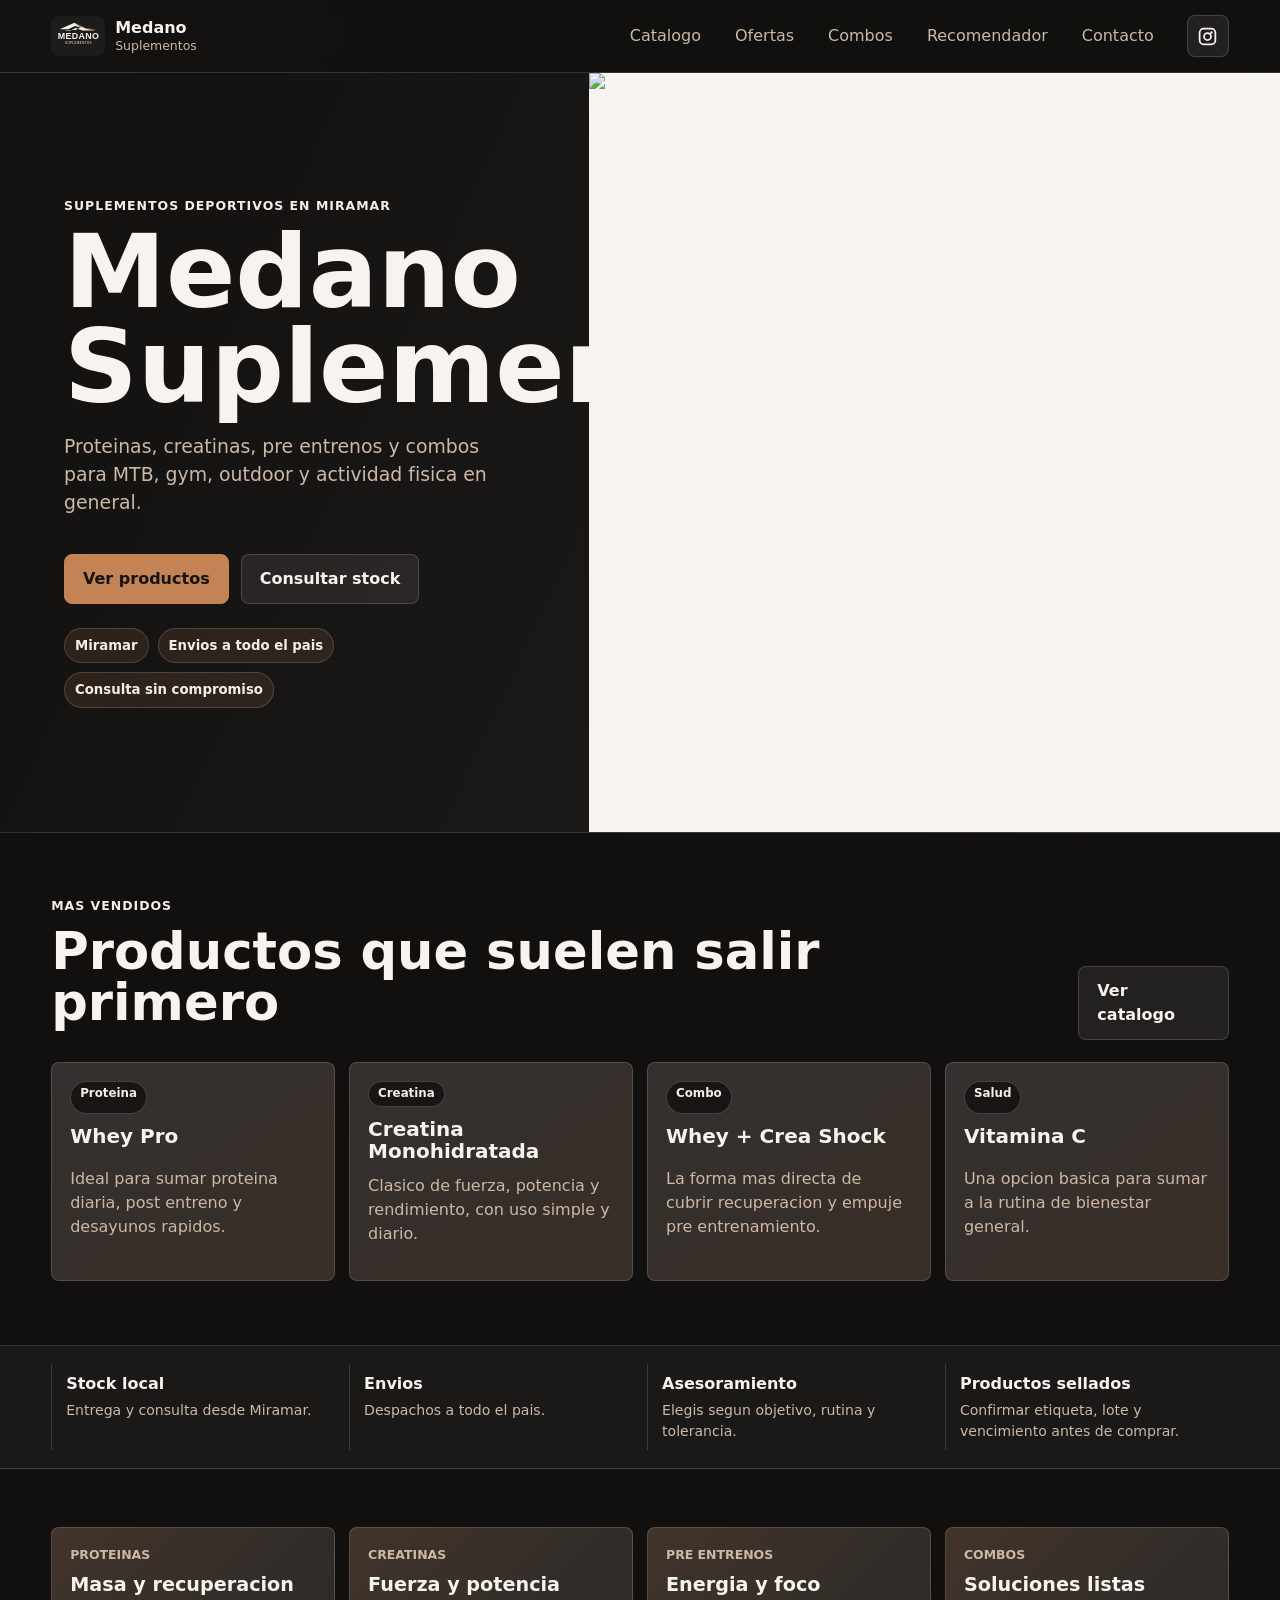
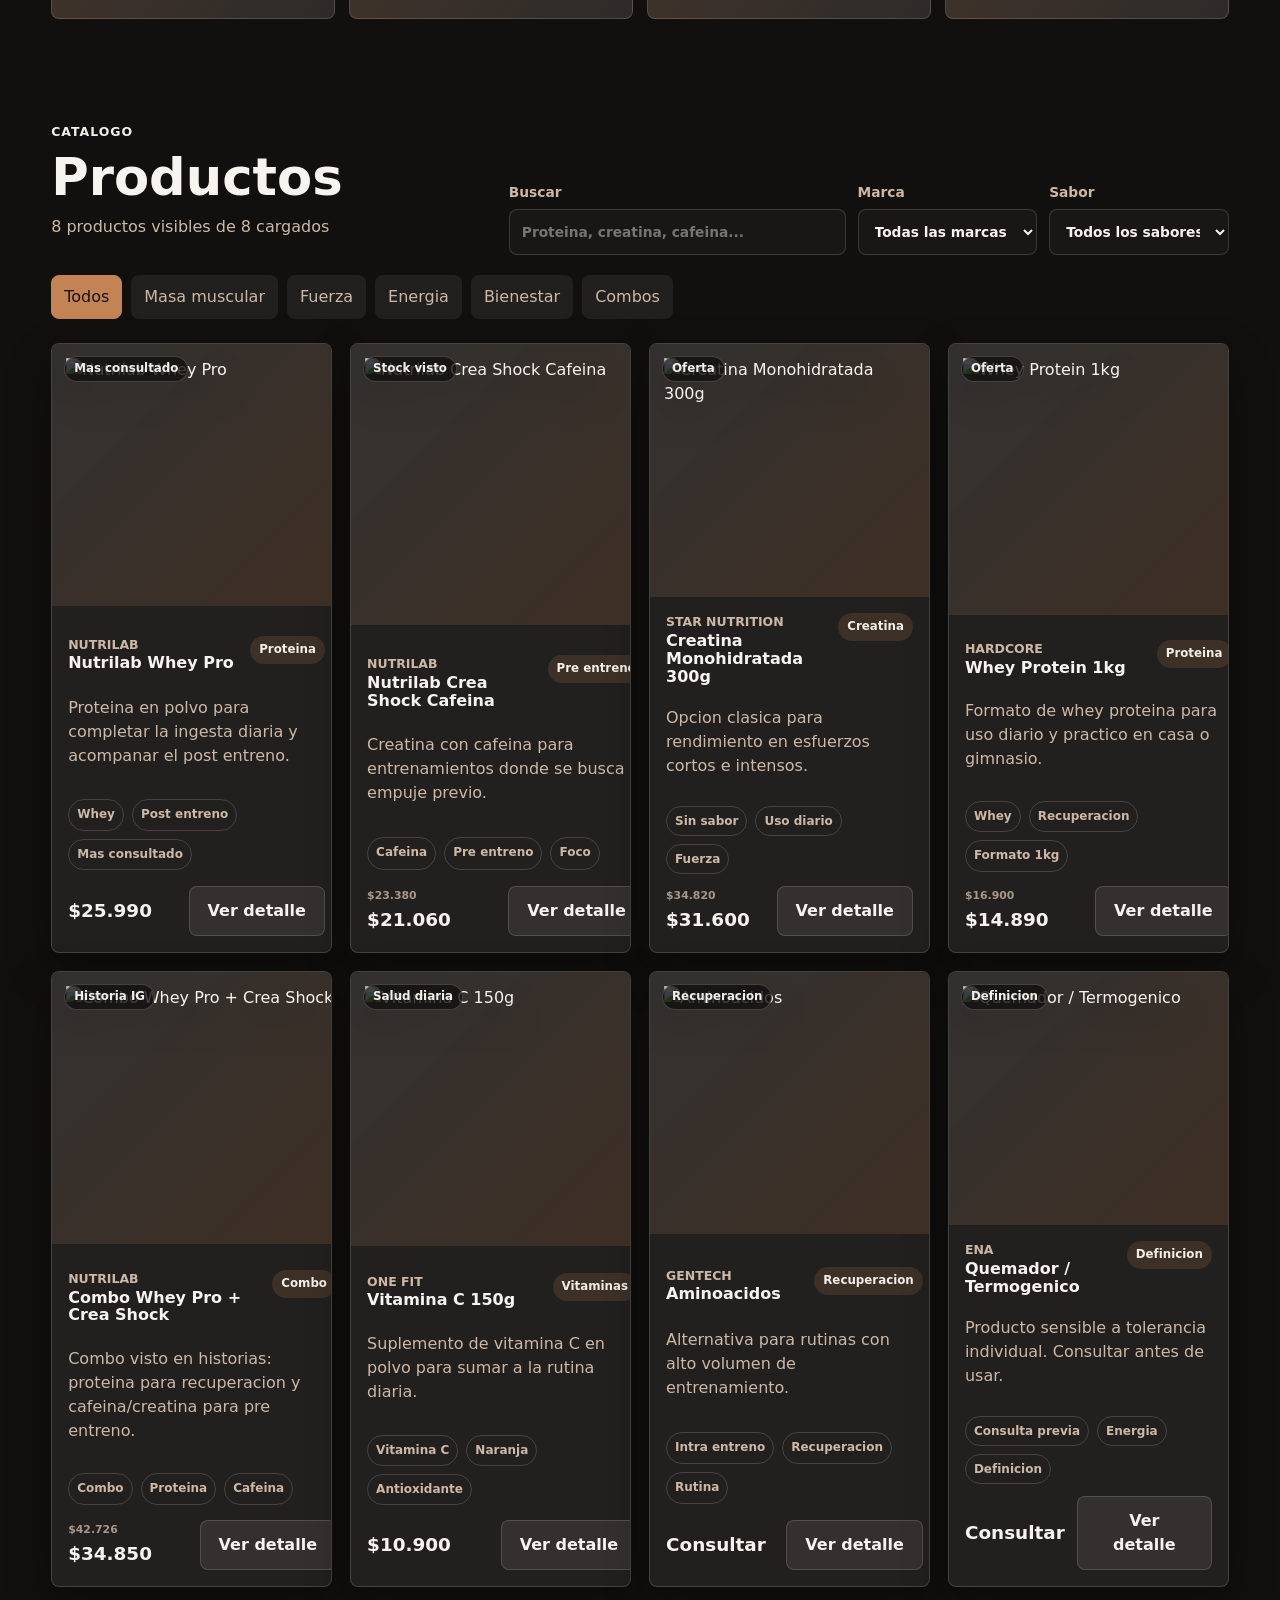
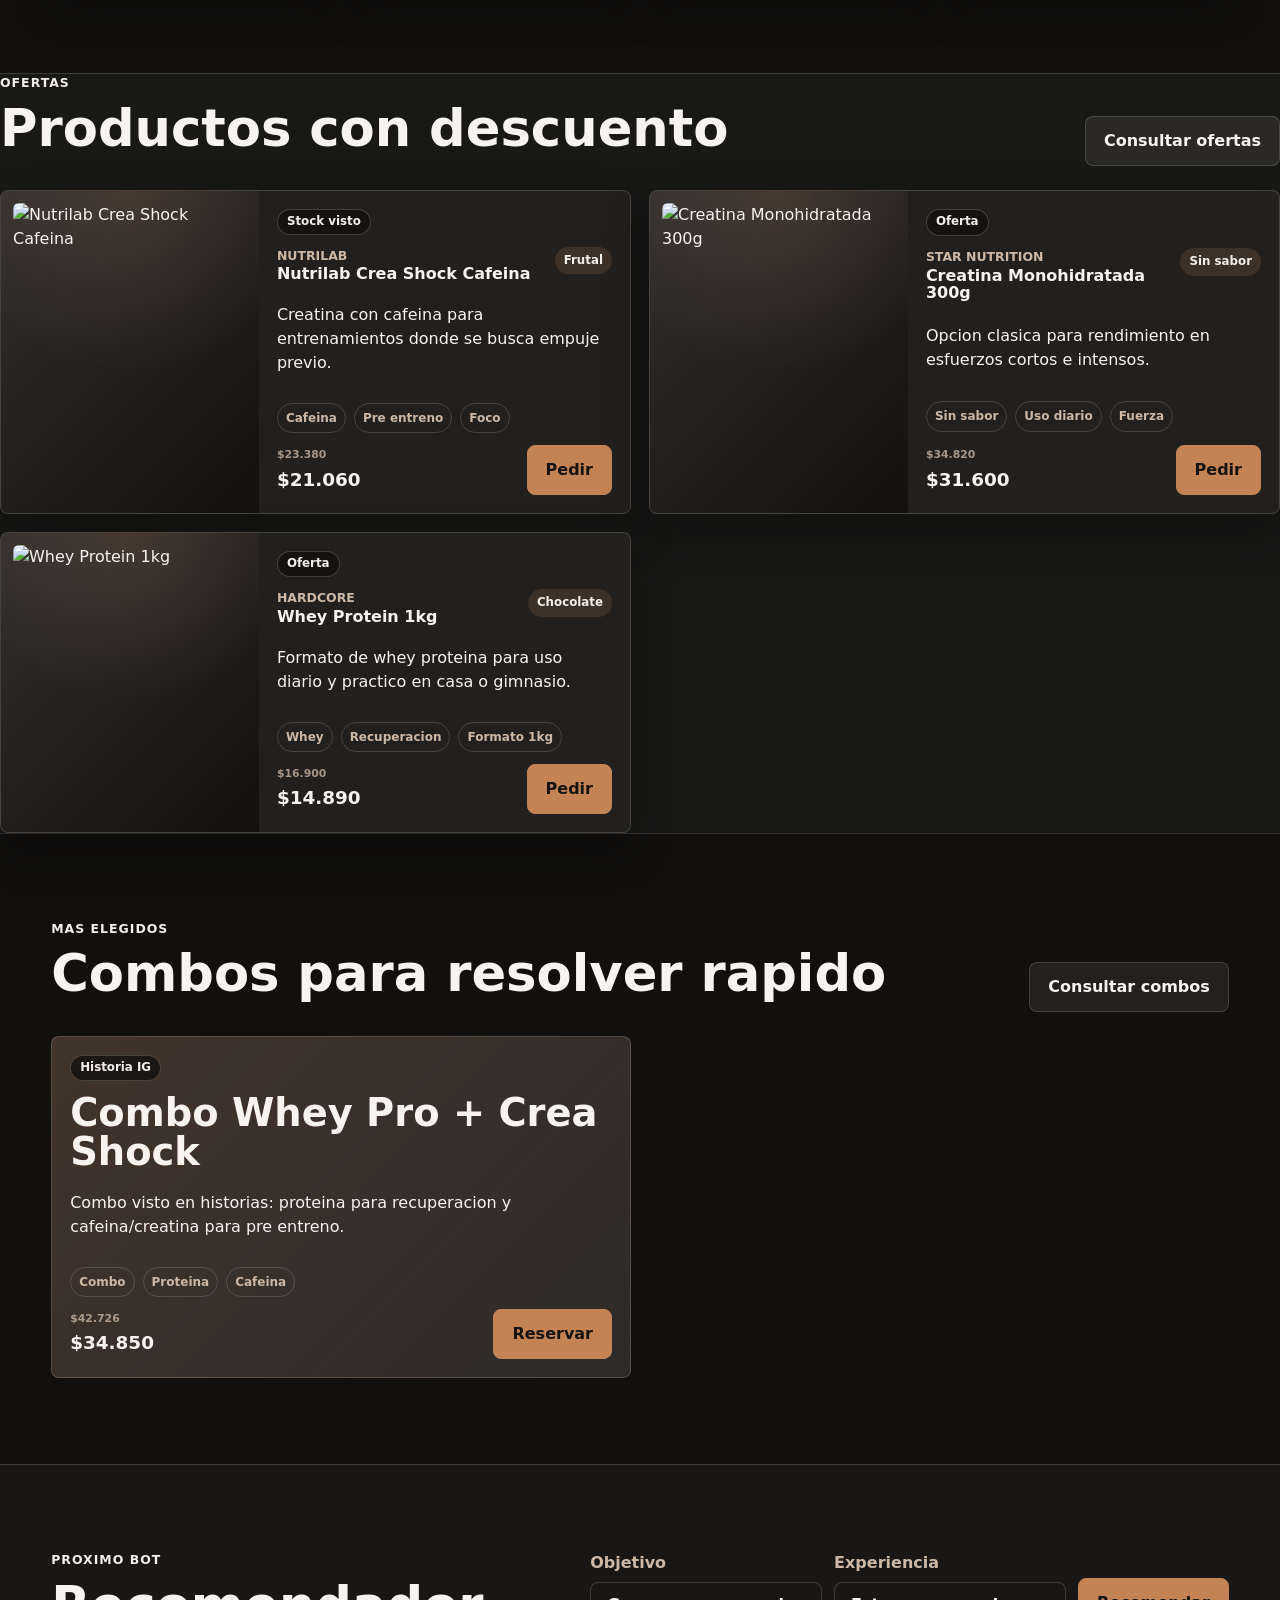
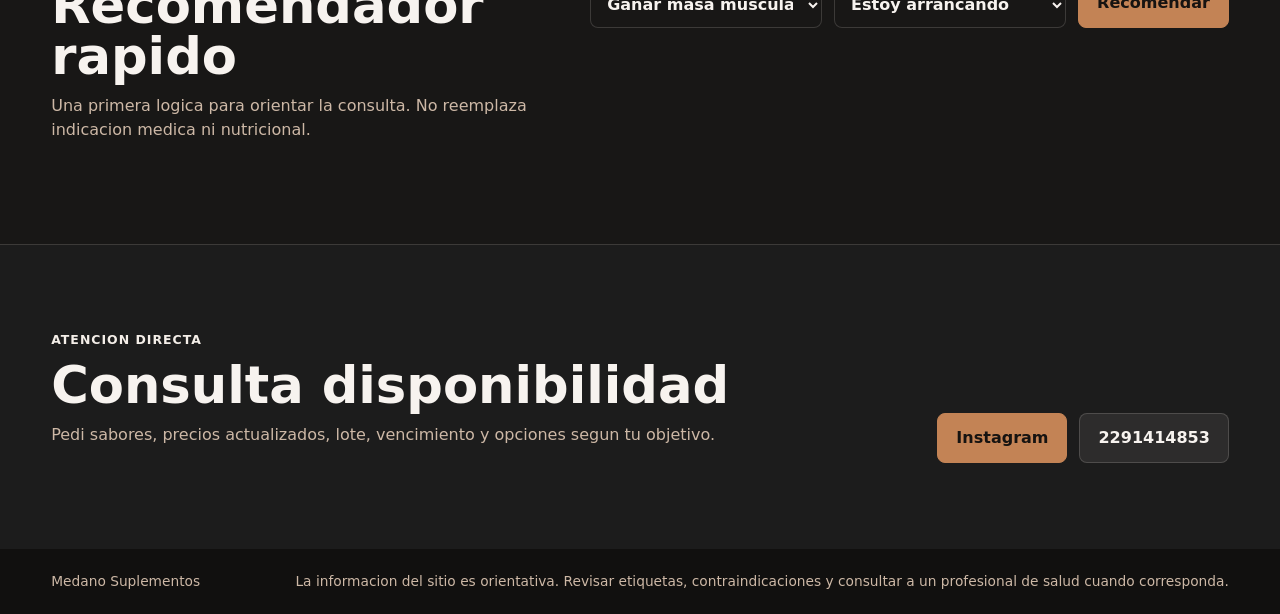
==== index.html @ 7833d3f5 "Add real product imagery and detail modal" ====
<!doctype html>
<html lang="es">
  <head>
    <meta charset="utf-8" />
    <meta name="viewport" content="width=device-width, initial-scale=1" />
    <title>Medano Suplementos | Catalogo</title>
    <meta
      name="description"
      content="Catalogo de suplementos deportivos en Miramar. Proteinas, creatinas, pre entrenos, combos y asesoramiento para gym, MTB, outdoor y actividad fisica."
    />
    <link rel="preconnect" href="https://images.unsplash.com" />
    <link rel="stylesheet" href="./styles.css" />
  </head>
  <body>
    <header class="site-header">
      <a class="brand" href="#inicio" aria-label="Medano Suplementos">
        <img class="brand-logo" src="./assets/logo-medano.svg" alt="" />
        <span>
          <strong>Medano</strong>
          <small>Suplementos</small>
        </span>
      </a>
      <nav class="main-nav" aria-label="Principal">
        <a href="#catalogo">Catalogo</a>
        <a href="#ofertas">Ofertas</a>
        <a href="#combos">Combos</a>
        <a href="#recomendador">Recomendador</a>
        <a href="#contacto">Contacto</a>
      </nav>
      <a class="icon-button" href="https://www.instagram.com/medanosuplementos/" target="_blank" rel="noreferrer" aria-label="Instagram">
        <svg aria-hidden="true" viewBox="0 0 24 24"><path d="M7.8 2h8.4A5.8 5.8 0 0 1 22 7.8v8.4a5.8 5.8 0 0 1-5.8 5.8H7.8A5.8 5.8 0 0 1 2 16.2V7.8A5.8 5.8 0 0 1 7.8 2Zm0 2A3.8 3.8 0 0 0 4 7.8v8.4A3.8 3.8 0 0 0 7.8 20h8.4a3.8 3.8 0 0 0 3.8-3.8V7.8A3.8 3.8 0 0 0 16.2 4H7.8Zm8.7 2.1a1.4 1.4 0 1 1 0 2.8 1.4 1.4 0 0 1 0-2.8ZM12 7a5 5 0 1 1 0 10 5 5 0 0 1 0-10Zm0 2a3 3 0 1 0 0 6 3 3 0 0 0 0-6Z"/></svg>
      </a>
    </header>

    <main id="inicio">
      <section class="hero">
        <div class="hero-copy">
          <p class="eyebrow">Suplementos deportivos en Miramar</p>
          <h1>Medano Suplementos</h1>
          <p>
            Proteinas, creatinas, pre entrenos y combos para MTB, gym, outdoor y actividad fisica en general.
          </p>
          <div class="hero-actions">
            <a class="primary-button" href="#catalogo">Ver productos</a>
            <a class="secondary-button" href="https://wa.me/5492291414853?text=Hola%20Medano%2C%20quiero%20consultar%20por%20suplementos" target="_blank" rel="noreferrer">Consultar stock</a>
          </div>
          <div class="hero-points" aria-label="Servicios">
            <span>Miramar</span>
            <span>Envios a todo el pais</span>
            <span>Consulta sin compromiso</span>
          </div>
        </div>
        <img
          class="hero-image"
          src="https://acdn-us.mitiendanube.com/stores/001/354/710/products/promo-whey-pro-creashock-nutrilab-b2673bda9b3ce9a30817376581984017-480-0.webp"
          alt="Combo real de whey y crea shock de Nutrilab"
        />
      </section>

      <section class="featured-section" aria-label="Destacados">
        <div class="section-heading">
          <div>
            <p class="eyebrow">Mas vendidos</p>
            <h2>Productos que suelen salir primero</h2>
          </div>
          <a class="secondary-button" href="#catalogo">Ver catalogo</a>
        </div>
        <div class="featured-grid">
          <article class="featured-card">
            <span class="feature-label">Proteina</span>
            <strong>Whey Pro</strong>
            <p>Ideal para sumar proteina diaria, post entreno y desayunos rapidos.</p>
          </article>
          <article class="featured-card">
            <span class="feature-label">Creatina</span>
            <strong>Creatina Monohidratada</strong>
            <p>Clasico de fuerza, potencia y rendimiento, con uso simple y diario.</p>
          </article>
          <article class="featured-card">
            <span class="feature-label">Combo</span>
            <strong>Whey + Crea Shock</strong>
            <p>La forma mas directa de cubrir recuperacion y empuje pre entrenamiento.</p>
          </article>
          <article class="featured-card">
            <span class="feature-label">Salud</span>
            <strong>Vitamina C</strong>
            <p>Una opcion basica para sumar a la rutina de bienestar general.</p>
          </article>
        </div>
      </section>

      <section class="trust-strip" aria-label="Informacion comercial">
        <article>
          <strong>Stock local</strong>
          <span>Entrega y consulta desde Miramar.</span>
        </article>
        <article>
          <strong>Envios</strong>
          <span>Despachos a todo el pais.</span>
        </article>
        <article>
          <strong>Asesoramiento</strong>
          <span>Elegis segun objetivo, rutina y tolerancia.</span>
        </article>
        <article>
          <strong>Productos sellados</strong>
          <span>Confirmar etiqueta, lote y vencimiento antes de comprar.</span>
        </article>
      </section>

      <section class="category-rack" aria-label="Comprar por necesidad">
        <a href="#catalogo" data-jump-filter="masa">
          <span>Proteinas</span>
          <strong>Masa y recuperacion</strong>
        </a>
        <a href="#catalogo" data-jump-filter="fuerza">
          <span>Creatinas</span>
          <strong>Fuerza y potencia</strong>
        </a>
        <a href="#catalogo" data-jump-filter="energia">
          <span>Pre entrenos</span>
          <strong>Energia y foco</strong>
        </a>
        <a href="#combos">
          <span>Combos</span>
          <strong>Soluciones listas</strong>
        </a>
      </section>

      <section class="catalog-section" id="catalogo">
        <div class="section-heading">
          <div>
            <p class="eyebrow">Catalogo</p>
            <h2>Productos</h2>
            <p class="muted" id="catalogCount"></p>
          </div>
          <div class="catalog-tools">
            <label class="search">
              <span>Buscar</span>
              <input id="searchInput" type="search" placeholder="Proteina, creatina, cafeina..." />
            </label>
            <label class="search">
              <span>Marca</span>
              <select id="brandFilter"></select>
            </label>
            <label class="search">
              <span>Sabor</span>
              <select id="flavorFilter"></select>
            </label>
          </div>
        </div>

        <div class="filters" aria-label="Filtros de catalogo">
          <button class="filter-button is-active" data-filter="todos">Todos</button>
          <button class="filter-button" data-filter="masa">Masa muscular</button>
          <button class="filter-button" data-filter="fuerza">Fuerza</button>
          <button class="filter-button" data-filter="energia">Energia</button>
          <button class="filter-button" data-filter="bienestar">Bienestar</button>
          <button class="filter-button" data-filter="combos">Combos</button>
        </div>

        <div class="product-grid" id="productGrid"></div>
      </section>

      <section class="offer-section" id="ofertas">
        <div class="section-heading">
          <div>
            <p class="eyebrow">Ofertas</p>
            <h2>Productos con descuento</h2>
          </div>
          <a class="secondary-button" href="https://wa.me/5492291414853?text=Hola%20Medano%2C%20quiero%20consultar%20las%20ofertas" target="_blank" rel="noreferrer">Consultar ofertas</a>
        </div>
        <div class="offer-grid" id="offerGrid"></div>
      </section>

      <section class="combo-section" id="combos">
        <div class="section-heading">
          <div>
            <p class="eyebrow">Mas elegidos</p>
            <h2>Combos para resolver rapido</h2>
          </div>
          <a class="secondary-button" href="https://wa.me/5492291414853?text=Hola%20Medano%2C%20quiero%20consultar%20por%20combos" target="_blank" rel="noreferrer">Consultar combos</a>
        </div>
        <div class="combo-grid" id="comboGrid"></div>
      </section>

      <section class="advisor-section" id="recomendador">
        <div class="advisor-panel">
          <div>
            <p class="eyebrow">Proximo bot</p>
            <h2>Recomendador rapido</h2>
            <p class="muted">
              Una primera logica para orientar la consulta. No reemplaza indicacion medica ni nutricional.
            </p>
          </div>
          <form class="advisor-form" id="advisorForm">
            <label>
              Objetivo
              <select id="goalSelect">
                <option value="masa">Ganar masa muscular</option>
                <option value="fuerza">Mejorar fuerza</option>
                <option value="energia">Mas energia para entrenar</option>
                <option value="bienestar">Bienestar general</option>
              </select>
            </label>
            <label>
              Experiencia
              <select id="levelSelect">
                <option value="inicio">Estoy arrancando</option>
                <option value="medio">Entreno seguido</option>
                <option value="avanzado">Busco algo especifico</option>
              </select>
            </label>
            <button class="primary-button" type="submit">Recomendar</button>
          </form>
          <div class="recommendation" id="recommendation" aria-live="polite"></div>
        </div>
      </section>

      <section class="contact-section" id="contacto">
        <div>
          <p class="eyebrow">Atencion directa</p>
          <h2>Consulta disponibilidad</h2>
          <p class="muted">
            Pedi sabores, precios actualizados, lote, vencimiento y opciones segun tu objetivo.
          </p>
        </div>
        <div class="contact-actions">
          <a class="primary-button" href="https://www.instagram.com/medanosuplementos/" target="_blank" rel="noreferrer">Instagram</a>
          <a class="secondary-button" href="https://wa.me/5492291414853?text=Hola%20Medano%2C%20quiero%20consultar%20por%20suplementos" target="_blank" rel="noreferrer">2291414853</a>
        </div>
      </section>
    </main>

    <footer class="site-footer">
      <span>Medano Suplementos</span>
      <span>La informacion del sitio es orientativa. Revisar etiquetas, contraindicaciones y consultar a un profesional de salud cuando corresponda.</span>
    </footer>

    <dialog class="product-dialog" id="productDialog">
      <form method="dialog" class="product-dialog-panel">
        <button class="dialog-close" value="cancel" aria-label="Cerrar">x</button>
        <div class="dialog-media">
          <img id="dialogImage" alt="" />
        </div>
        <div class="dialog-body">
          <span class="feature-label" id="dialogFeature"></span>
          <div class="product-top">
            <div>
              <span class="brand-line" id="dialogBrand"></span>
              <h3 id="dialogName"></h3>
            </div>
            <span class="badge" id="dialogType"></span>
          </div>
          <p id="dialogDescription"></p>
          <div class="dialog-metrics">
            <div>
              <span>Sabores</span>
              <strong id="dialogFlavors"></strong>
            </div>
            <div>
              <span>Precio</span>
              <strong id="dialogPrice"></strong>
            </div>
          </div>
          <div class="dialog-blocks">
            <section>
              <h4>Que hace</h4>
              <p id="dialogDoes"></p>
            </section>
            <section>
              <h4>Como se usa</h4>
              <p id="dialogHow"></p>
            </section>
            <section>
              <h4>Con que combinarlo</h4>
              <p id="dialogPair"></p>
            </section>
          </div>
          <div class="product-meta" id="dialogTags"></div>
          <div class="dialog-actions">
            <a class="primary-button" id="dialogWhatsapp" target="_blank" rel="noreferrer">Consultar por WhatsApp</a>
            <button class="secondary-button" value="cancel" type="submit">Cerrar</button>
          </div>
        </div>
      </form>
    </dialog>

    <script src="./script.js"></script>
  </body>
</html>
---- styles.css ----
:root {
  color-scheme: dark;
  --ink: #f7f3ef;
  --muted: #cdb8a6;
  --line: rgba(244, 238, 232, 0.16);
  --surface: #22201f;
  --surface-strong: #181716;
  --soft: #11100f;
  --brand: #c38355;
  --brand-dark: #8f5d3d;
  --accent: #f4eee8;
  --copper-soft: #2f241f;
  --shadow: 0 18px 45px rgba(0, 0, 0, 0.32);
}

* {
  box-sizing: border-box;
}

html {
  scroll-behavior: smooth;
}

body {
  margin: 0;
  background:
    radial-gradient(circle at top left, rgba(195, 131, 85, 0.18), transparent 34rem),
    var(--soft);
  color: var(--ink);
  font-family: Inter, ui-sans-serif, system-ui, -apple-system, BlinkMacSystemFont, "Segoe UI", sans-serif;
  line-height: 1.5;
}

a {
  color: inherit;
  text-decoration: none;
}

button,
input,
select {
  font: inherit;
}

.site-header {
  position: sticky;
  top: 0;
  z-index: 10;
  display: grid;
  grid-template-columns: 1fr auto auto;
  align-items: center;
  gap: 20px;
  padding: 14px clamp(18px, 4vw, 54px);
  background: rgba(17, 16, 15, 0.88);
  border-bottom: 1px solid var(--line);
  backdrop-filter: blur(14px);
}

.brand {
  display: inline-flex;
  align-items: center;
  gap: 10px;
  width: fit-content;
}

.brand-logo {
  display: grid;
  width: 54px;
  height: 40px;
  object-fit: cover;
  border-radius: 8px;
}

.brand strong,
.brand small {
  display: block;
}

.brand small {
  color: var(--muted);
  font-size: 0.78rem;
  margin-top: -3px;
}

.main-nav {
  display: flex;
  gap: 8px;
}

.main-nav a,
.filter-button {
  border: 1px solid transparent;
  border-radius: 8px;
  color: var(--muted);
  padding: 9px 12px;
}

.main-nav a:hover,
.filter-button:hover {
  color: var(--ink);
  background: rgba(244, 238, 232, 0.08);
  border-color: var(--line);
}

.icon-button {
  display: grid;
  width: 42px;
  height: 42px;
  place-items: center;
  border: 1px solid var(--line);
  border-radius: 8px;
  background: rgba(244, 238, 232, 0.08);
}

.icon-button svg {
  width: 21px;
  height: 21px;
  fill: currentColor;
}

main {
  overflow: hidden;
}

.hero {
  display: grid;
  grid-template-columns: minmax(0, 0.92fr) minmax(320px, 1.08fr);
  min-height: min(760px, calc(100vh - 70px));
  border-bottom: 1px solid var(--line);
  background: linear-gradient(115deg, rgba(17, 16, 15, 0.98), rgba(34, 32, 31, 0.92));
}

.hero-copy {
  display: flex;
  flex-direction: column;
  justify-content: center;
  padding: clamp(38px, 7vw, 92px) clamp(22px, 5vw, 72px);
}

.eyebrow {
  margin: 0 0 10px;
  color: var(--accent);
  font-size: 0.78rem;
  font-weight: 800;
  letter-spacing: 0.08em;
  text-transform: uppercase;
}

h1,
h2,
h3,
p {
  margin-top: 0;
}

h1 {
  max-width: 620px;
  margin-bottom: 18px;
  font-size: clamp(3rem, 8vw, 6.6rem);
  line-height: 0.92;
  letter-spacing: 0;
}

h2 {
  margin-bottom: 12px;
  font-size: clamp(2rem, 4vw, 3.4rem);
  line-height: 1;
  letter-spacing: 0;
}

h3 {
  margin-bottom: 8px;
  font-size: 1.08rem;
}

.hero-copy > p:not(.eyebrow) {
  max-width: 610px;
  color: var(--muted);
  font-size: clamp(1rem, 2vw, 1.18rem);
}

.hero-actions,
.contact-actions {
  display: flex;
  flex-wrap: wrap;
  gap: 12px;
  margin-top: 18px;
}

.hero-points {
  display: flex;
  flex-wrap: wrap;
  gap: 9px;
  margin-top: 24px;
}

.hero-points span {
  border: 1px solid var(--line);
  border-radius: 999px;
  background: rgba(195, 131, 85, 0.14);
  color: var(--accent);
  padding: 7px 10px;
  font-size: 0.83rem;
  font-weight: 800;
}

.primary-button,
.secondary-button {
  display: inline-flex;
  min-height: 46px;
  align-items: center;
  justify-content: center;
  border-radius: 8px;
  padding: 12px 18px;
  font-weight: 800;
}

.primary-button {
  border: 1px solid var(--brand);
  background: var(--brand);
  color: #161311;
}

.primary-button:hover {
  background: var(--brand-dark);
  border-color: var(--brand-dark);
  color: var(--ink);
}

.secondary-button {
  border: 1px solid var(--line);
  background: rgba(244, 238, 232, 0.08);
  color: var(--ink);
}

.secondary-button:hover {
  border-color: rgba(244, 238, 232, 0.34);
  background: rgba(244, 238, 232, 0.13);
}

.hero-image {
  width: 100%;
  height: 100%;
  min-height: 420px;
  object-fit: cover;
  background: #f7f3ef;
}

.featured-section {
  padding: clamp(36px, 5vw, 68px) clamp(18px, 4vw, 54px);
  border-bottom: 1px solid var(--line);
}

.featured-grid {
  display: grid;
  grid-template-columns: repeat(4, minmax(0, 1fr));
  gap: 14px;
  margin-top: 22px;
}

.featured-card {
  display: grid;
  gap: 12px;
  min-height: 190px;
  border: 1px solid var(--line);
  border-radius: 8px;
  background:
    linear-gradient(145deg, rgba(244, 238, 232, 0.08), rgba(195, 131, 85, 0.14)),
    var(--surface);
  padding: 18px;
}

.featured-card strong {
  font-size: 1.25rem;
  line-height: 1.08;
}

.featured-card p {
  color: var(--muted);
}

.trust-strip,
.category-rack {
  display: grid;
  gap: 14px;
  padding: 18px clamp(18px, 4vw, 54px);
}

.trust-strip {
  grid-template-columns: repeat(4, minmax(0, 1fr));
  border-bottom: 1px solid var(--line);
  background: rgba(244, 238, 232, 0.04);
}

.trust-strip article {
  min-height: 82px;
  border-left: 1px solid var(--line);
  padding: 8px 14px;
}

.trust-strip strong,
.trust-strip span {
  display: block;
}

.trust-strip strong {
  margin-bottom: 4px;
  color: var(--ink);
}

.trust-strip span {
  color: var(--muted);
  font-size: 0.88rem;
}

.category-rack {
  grid-template-columns: repeat(4, minmax(0, 1fr));
  padding-top: clamp(32px, 5vw, 58px);
}

.category-rack a,
.combo-card {
  position: relative;
  overflow: hidden;
  border: 1px solid var(--line);
  border-radius: 8px;
  background:
    linear-gradient(135deg, rgba(195, 131, 85, 0.2), rgba(244, 238, 232, 0.05)),
    var(--surface);
  padding: 18px;
}

.category-rack a:hover {
  border-color: rgba(195, 131, 85, 0.58);
  transform: translateY(-1px);
}

.category-rack span,
.brand-line,
.price small {
  display: block;
  color: var(--muted);
  font-size: 0.78rem;
  font-weight: 800;
  text-transform: uppercase;
}

.category-rack strong {
  display: block;
  margin-top: 6px;
  font-size: 1.2rem;
}

.catalog-section,
.advisor-section,
.contact-section,
.combo-section {
  padding: clamp(44px, 7vw, 86px) clamp(18px, 4vw, 54px);
}

.section-heading,
.contact-section {
  display: flex;
  align-items: end;
  justify-content: space-between;
  gap: 22px;
}

.catalog-tools {
  display: grid;
  grid-template-columns: 1.5fr repeat(2, minmax(150px, 0.8fr));
  gap: 12px;
  min-width: min(100%, 720px);
}

.search {
  display: grid;
  gap: 6px;
  color: var(--muted);
  font-size: 0.86rem;
  font-weight: 700;
}

.search input,
.advisor-form select {
  width: 100%;
  min-height: 46px;
  border: 1px solid var(--line);
  border-radius: 8px;
  background: var(--surface-strong);
  color: var(--ink);
  padding: 10px 12px;
}

.search select {
  width: 100%;
  min-height: 46px;
  border: 1px solid var(--line);
  border-radius: 8px;
  background: var(--surface-strong);
  color: var(--ink);
  padding: 10px 12px;
}

.filters {
  display: flex;
  flex-wrap: wrap;
  gap: 9px;
  margin: 20px 0 24px;
}

.filter-button {
  background: rgba(244, 238, 232, 0.07);
  cursor: pointer;
}

.filter-button.is-active {
  background: var(--brand);
  border-color: var(--brand);
  color: #161311;
}

.product-grid {
  display: grid;
  grid-template-columns: repeat(4, minmax(0, 1fr));
  gap: 18px;
}

.product-card {
  display: grid;
  min-height: 100%;
  overflow: hidden;
  border: 1px solid var(--line);
  border-radius: 8px;
  background: var(--surface);
  box-shadow: var(--shadow);
}

.product-media {
  position: relative;
  display: grid;
  aspect-ratio: 1.1 / 1;
  place-items: end start;
  padding: 14px;
  background:
    linear-gradient(135deg, rgba(244, 238, 232, 0.12) 0%, rgba(195, 131, 85, 0.22) 100%),
    #181716;
}

.feature-label {
  display: inline-flex;
  width: fit-content;
  border: 1px solid rgba(244, 238, 232, 0.2);
  border-radius: 999px;
  background: rgba(17, 16, 15, 0.78);
  color: var(--accent);
  padding: 6px 9px;
  font-size: 0.74rem;
  font-weight: 900;
  line-height: 1;
}

.product-media .feature-label {
  position: absolute;
  top: 12px;
  left: 12px;
  z-index: 1;
}

.product-media img {
  width: 100%;
  height: 100%;
  object-fit: contain;
  filter: drop-shadow(0 16px 18px rgba(0, 0, 0, 0.36));
}

.product-body {
  display: grid;
  gap: 12px;
  padding: 16px;
}

.product-top {
  display: flex;
  align-items: start;
  justify-content: space-between;
  gap: 10px;
}

.product-top > div {
  min-width: 0;
}

.product-top h3,
.offer-body h3,
.combo-card h3 {
  overflow-wrap: anywhere;
  white-space: normal;
  line-height: 1.12;
}

.product-top h3 {
  font-size: 1rem;
}

.badge {
  border-radius: 999px;
  background: rgba(195, 131, 85, 0.16);
  color: var(--accent);
  padding: 5px 9px;
  font-size: 0.74rem;
  font-weight: 800;
  white-space: nowrap;
  flex-shrink: 0;
}

.product-card p,
.muted {
  color: var(--muted);
}

.product-meta {
  display: flex;
  flex-wrap: wrap;
  gap: 8px;
}

.product-meta span {
  border: 1px solid var(--line);
  border-radius: 999px;
  padding: 5px 8px;
  color: var(--muted);
  font-size: 0.75rem;
  font-weight: 700;
}

.price-row {
  display: flex;
  align-items: center;
  justify-content: space-between;
  gap: 12px;
  margin-top: auto;
}

.price {
  display: grid;
  gap: 2px;
  font-size: 1.15rem;
  font-weight: 900;
}

.price small {
  color: rgba(205, 184, 166, 0.78);
  font-size: 0.68rem;
  text-transform: none;
}

.combo-section {
  border-top: 1px solid var(--line);
}

.offer-section {
  border-top: 1px solid var(--line);
  background: rgba(244, 238, 232, 0.03);
}

.offer-grid {
  display: grid;
  grid-template-columns: repeat(2, minmax(0, 1fr));
  gap: 18px;
  margin-top: 24px;
}

.offer-card {
  display: grid;
  grid-template-columns: minmax(180px, 0.82fr) minmax(0, 1.18fr);
  overflow: hidden;
  border: 1px solid var(--line);
  border-radius: 8px;
  background: var(--surface);
  box-shadow: var(--shadow);
}

.offer-image {
  position: relative;
  padding: 12px;
  background:
    radial-gradient(circle at top, rgba(195, 131, 85, 0.18), transparent 52%),
    linear-gradient(135deg, rgba(244, 238, 232, 0.08), rgba(17, 16, 15, 0.95));
}

.offer-image img {
  width: 100%;
  height: 100%;
  min-height: 240px;
  object-fit: contain;
  border-radius: 6px;
}

.offer-body {
  display: grid;
  gap: 12px;
  padding: 18px;
}

.product-dialog {
  width: min(1040px, calc(100vw - 28px));
  max-height: min(860px, calc(100vh - 28px));
  border: 1px solid var(--line);
  border-radius: 8px;
  background: var(--surface-strong);
  color: var(--ink);
  padding: 0;
}

.product-dialog::backdrop {
  background: rgba(0, 0, 0, 0.72);
}

.product-dialog-panel {
  position: relative;
  display: grid;
  grid-template-columns: minmax(280px, 0.9fr) minmax(0, 1.1fr);
  margin: 0;
}

.dialog-close {
  position: absolute;
  top: 12px;
  right: 12px;
  z-index: 2;
  display: grid;
  width: 38px;
  height: 38px;
  place-items: center;
  border: 1px solid var(--line);
  border-radius: 999px;
  background: rgba(17, 16, 15, 0.86);
  color: var(--ink);
  cursor: pointer;
}

.dialog-media {
  display: grid;
  min-height: 520px;
  place-items: center;
  background:
    radial-gradient(circle at top, rgba(195, 131, 85, 0.18), transparent 56%),
    #f7f3ef;
  padding: 24px;
}

.dialog-media img {
  width: 100%;
  height: 100%;
  max-height: 600px;
  object-fit: contain;
}

.dialog-body {
  display: grid;
  gap: 18px;
  align-content: start;
  padding: clamp(22px, 4vw, 38px);
}

.dialog-body h3 {
  font-size: clamp(1.7rem, 4vw, 3rem);
  line-height: 1;
}

.dialog-metrics,
.dialog-blocks {
  display: grid;
  gap: 12px;
}

.dialog-metrics {
  grid-template-columns: repeat(2, minmax(0, 1fr));
}

.dialog-metrics div,
.dialog-blocks section {
  border: 1px solid var(--line);
  border-radius: 8px;
  background: rgba(244, 238, 232, 0.05);
  padding: 14px;
}

.dialog-metrics span,
.dialog-blocks h4 {
  display: block;
  margin: 0 0 6px;
  color: var(--muted);
  font-size: 0.75rem;
  font-weight: 900;
  text-transform: uppercase;
}

.dialog-blocks p {
  color: var(--ink);
}

.dialog-actions {
  display: flex;
  flex-wrap: wrap;
  gap: 10px;
}

.combo-grid {
  display: grid;
  grid-template-columns: repeat(2, minmax(0, 1fr));
  gap: 18px;
  margin-top: 24px;
}

.combo-card {
  display: grid;
  gap: 12px;
  min-height: 270px;
  align-content: start;
}

.combo-card h3 {
  font-size: clamp(1.5rem, 3vw, 2.4rem);
  line-height: 1.02;
}

.combo-card .price-row {
  margin-top: auto;
}

.advisor-section {
  background: var(--surface-strong);
  border-block: 1px solid var(--line);
}

.advisor-panel {
  display: grid;
  grid-template-columns: minmax(0, 0.8fr) minmax(320px, 1fr);
  gap: 28px;
  align-items: start;
}

.advisor-form {
  display: grid;
  grid-template-columns: 1fr 1fr auto;
  gap: 12px;
  align-items: end;
}

.advisor-form label {
  display: grid;
  gap: 7px;
  color: var(--muted);
  font-weight: 800;
}

.recommendation {
  grid-column: 2;
  min-height: 72px;
  border-left: 4px solid var(--accent);
  background: var(--copper-soft);
  padding: 16px;
}

.recommendation:empty {
  display: none;
}

.contact-section {
  background: #1c1c1c;
  color: var(--ink);
}

.contact-section .muted {
  max-width: 760px;
  color: var(--muted);
}

.site-footer {
  display: flex;
  justify-content: space-between;
  gap: 20px;
  padding: 22px clamp(18px, 4vw, 54px);
  color: var(--muted);
  font-size: 0.86rem;
}

@media (max-width: 980px) {
  .hero,
  .advisor-panel {
    grid-template-columns: 1fr;
  }

  .hero {
    min-height: auto;
  }

  .hero-image {
    max-height: 420px;
  }

  .product-grid {
    grid-template-columns: repeat(2, minmax(0, 1fr));
  }

  .featured-grid,
  .offer-grid,
  .trust-strip,
  .category-rack,
  .combo-grid {
    grid-template-columns: repeat(2, minmax(0, 1fr));
  }

  .offer-card {
    grid-template-columns: 1fr;
  }

  .product-dialog-panel {
    grid-template-columns: 1fr;
  }

  .dialog-media {
    min-height: 360px;
  }

  .advisor-form,
  .recommendation {
    grid-column: auto;
  }
}

@media (max-width: 720px) {
  .site-header {
    grid-template-columns: 1fr auto;
  }

  .main-nav {
    grid-column: 1 / -1;
    overflow-x: auto;
  }

  .section-heading,
  .contact-section,
  .site-footer {
    align-items: stretch;
    flex-direction: column;
  }

  .advisor-form {
    grid-template-columns: 1fr;
  }

  .product-grid {
    grid-template-columns: 1fr;
  }

  .catalog-tools,
  .featured-grid,
  .offer-grid,
  .trust-strip,
  .category-rack,
  .combo-grid {
    grid-template-columns: 1fr;
  }

  .catalog-tools {
    min-width: 0;
  }

  .trust-strip article {
    min-height: auto;
  }

  .dialog-metrics {
    grid-template-columns: 1fr;
  }

  h1 {
    font-size: clamp(2.6rem, 16vw, 4.4rem);
  }
}
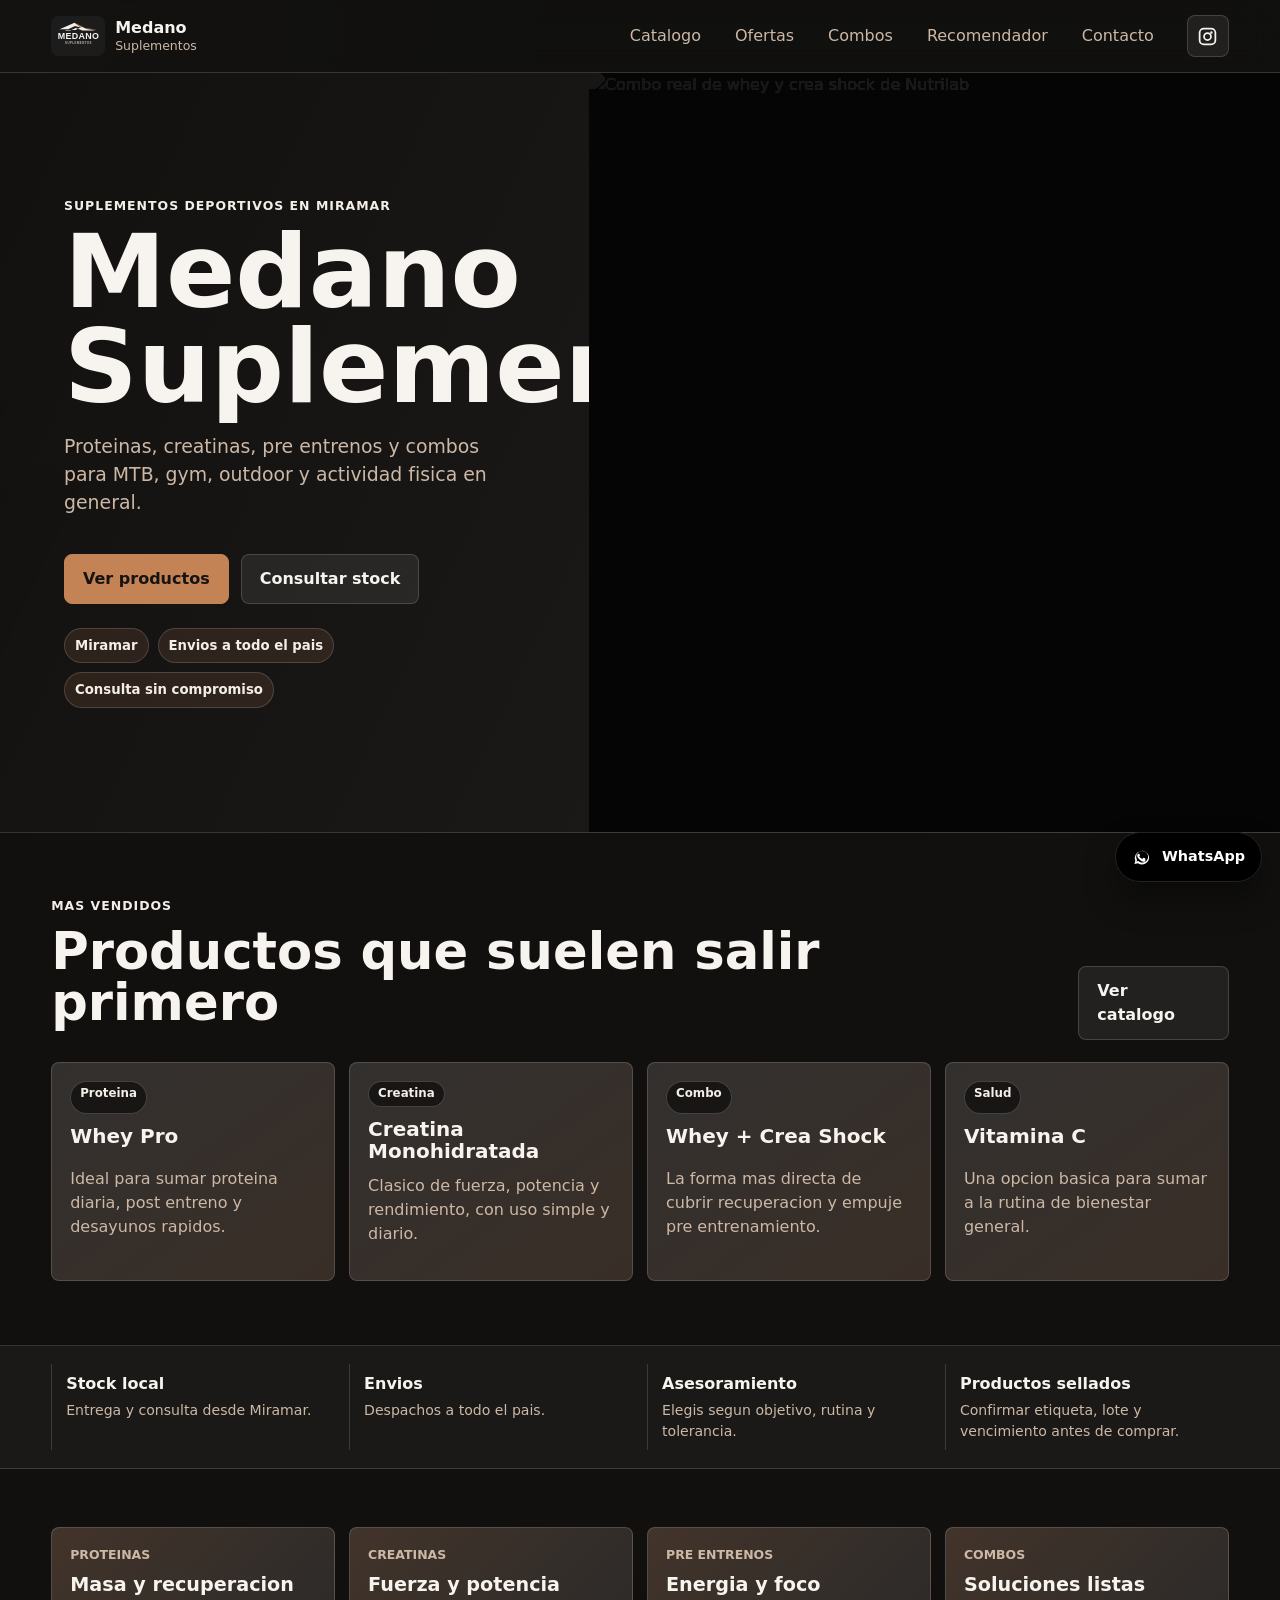
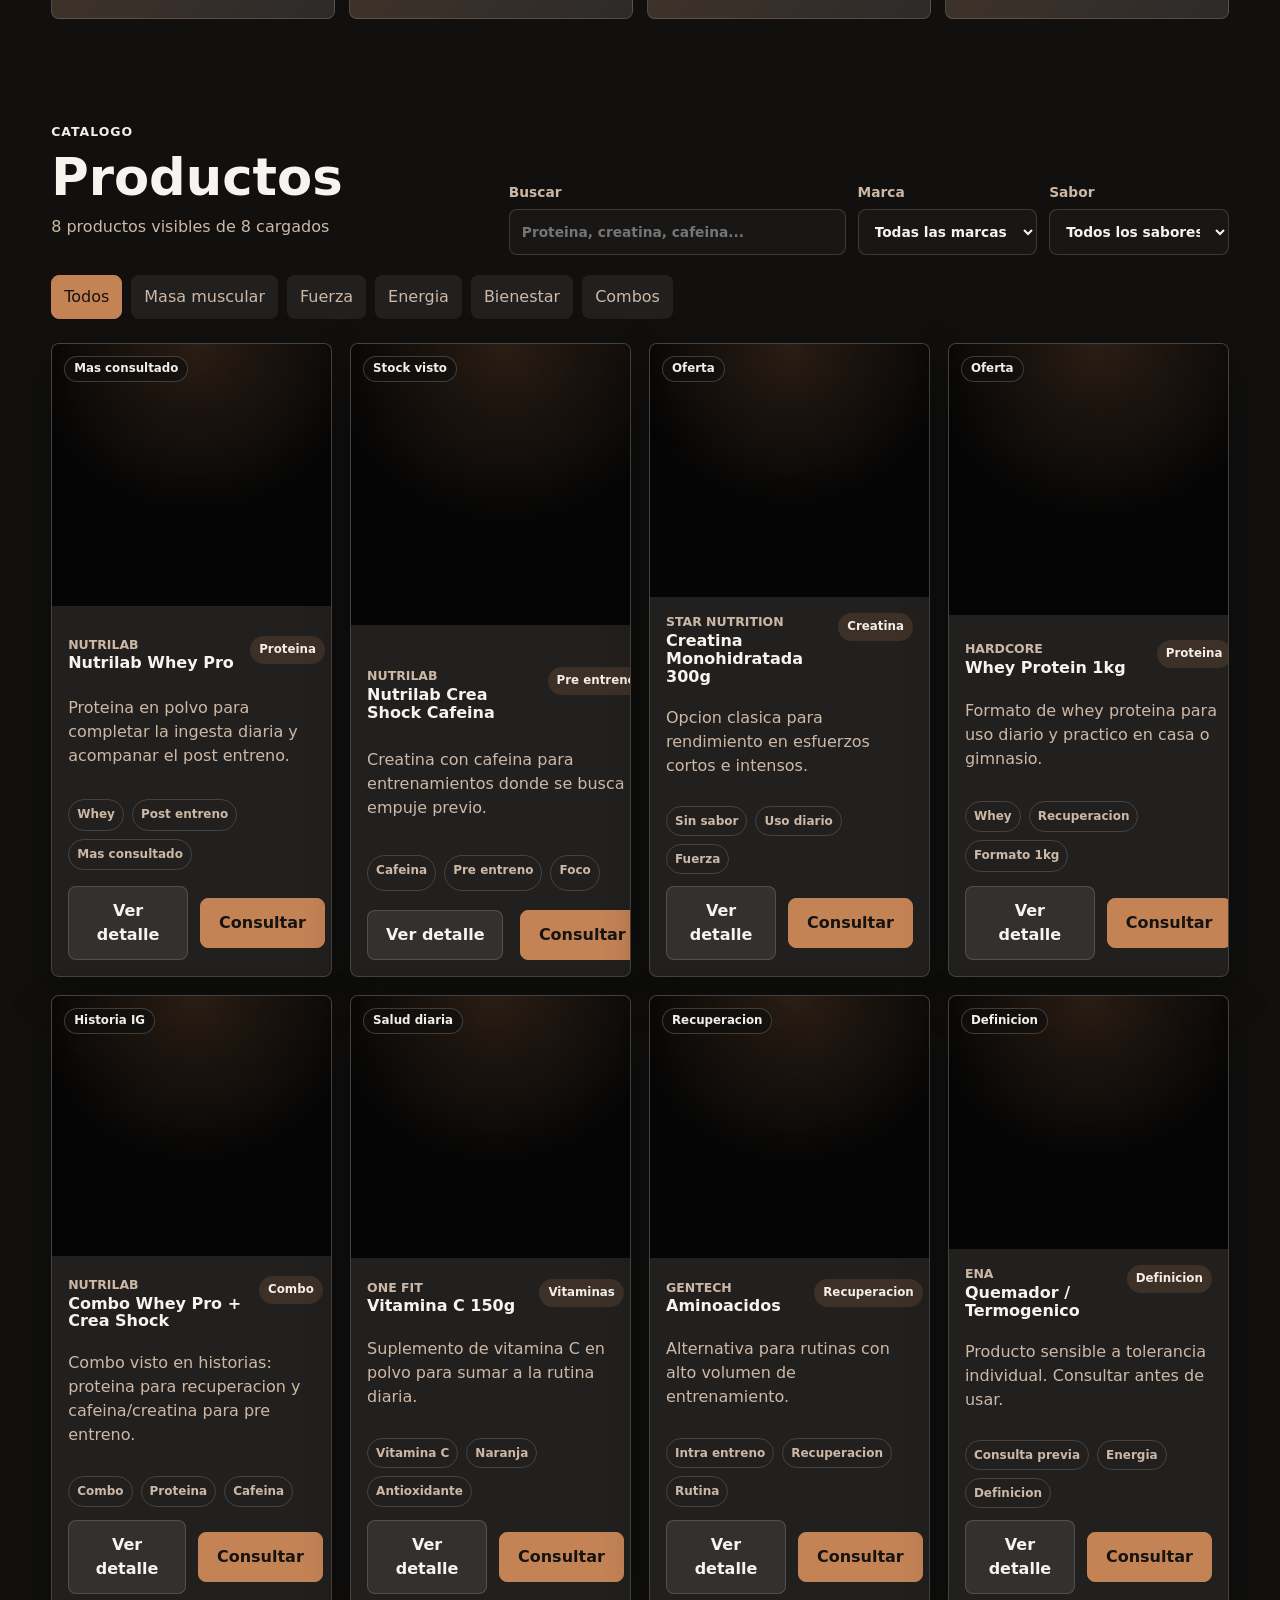
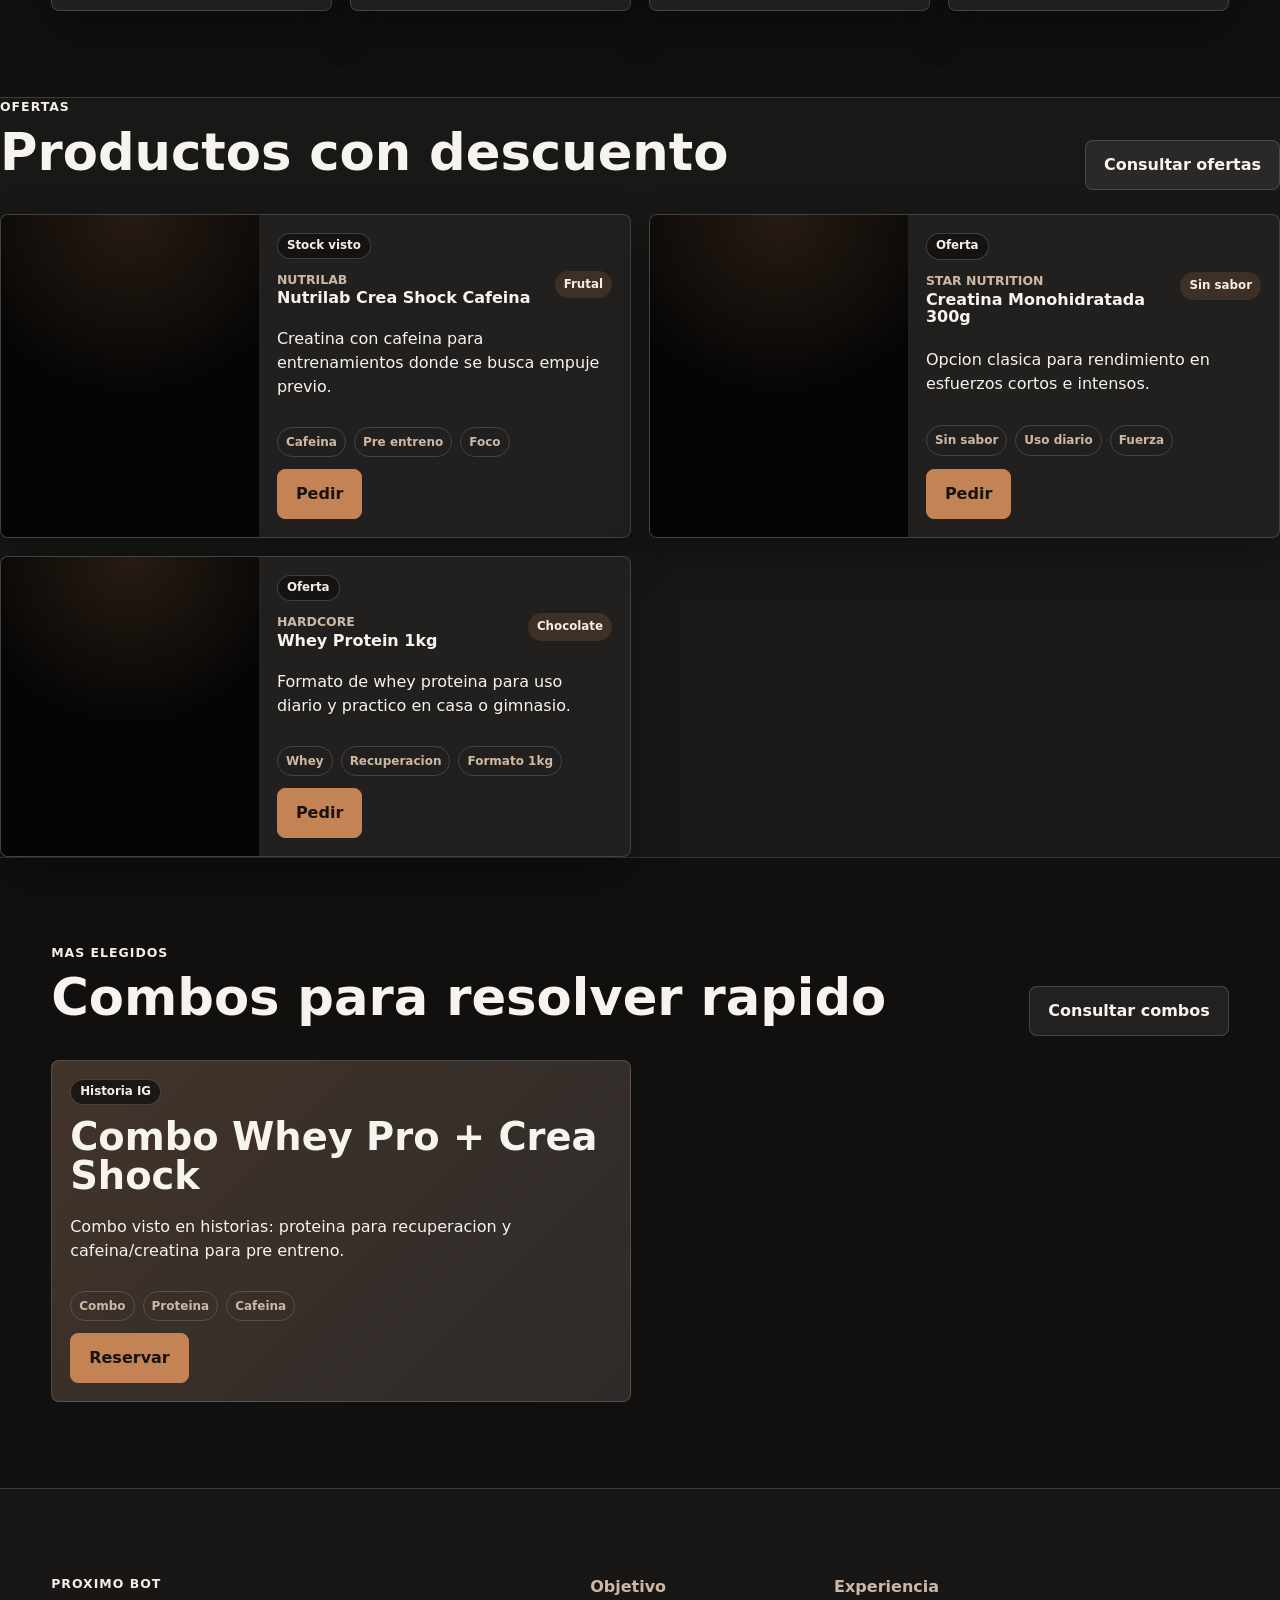
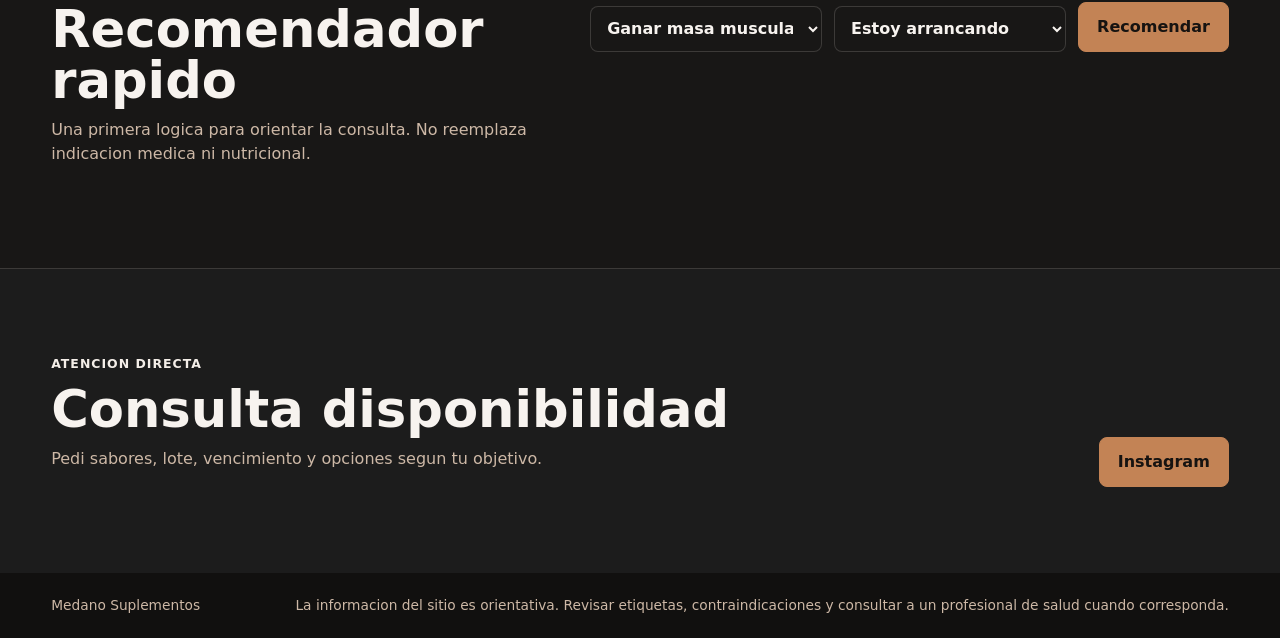
==== commit 15a45e4e: "Remove prices and add floating WhatsApp" ====
--- a/index.html
+++ b/index.html
@@ -222,12 +222,11 @@
           <p class="eyebrow">Atencion directa</p>
           <h2>Consulta disponibilidad</h2>
           <p class="muted">
-            Pedi sabores, precios actualizados, lote, vencimiento y opciones segun tu objetivo.
+            Pedi sabores, lote, vencimiento y opciones segun tu objetivo.
           </p>
         </div>
         <div class="contact-actions">
           <a class="primary-button" href="https://www.instagram.com/medanosuplementos/" target="_blank" rel="noreferrer">Instagram</a>
-          <a class="secondary-button" href="https://wa.me/5492291414853?text=Hola%20Medano%2C%20quiero%20consultar%20por%20suplementos" target="_blank" rel="noreferrer">2291414853</a>
         </div>
       </section>
     </main>
@@ -236,6 +235,13 @@
       <span>Medano Suplementos</span>
       <span>La informacion del sitio es orientativa. Revisar etiquetas, contraindicaciones y consultar a un profesional de salud cuando corresponda.</span>
     </footer>
+
+    <a class="floating-whatsapp" href="https://wa.me/5492291414853?text=Hola%20Medano%2C%20quiero%20consultar%20por%20suplementos" target="_blank" rel="noreferrer" aria-label="Contactar por WhatsApp">
+      <svg aria-hidden="true" viewBox="0 0 24 24">
+        <path d="M20.5 11.9A8.6 8.6 0 0 1 7.2 19.5L3 20.5l1-4.1A8.6 8.6 0 1 1 20.5 11.9Zm-8.6-7a6.9 6.9 0 0 0-6.9 6.9c0 1.2.3 2.3.9 3.3l.1.2-.6 2.2 2.3-.6.2.1a6.9 6.9 0 1 0 4-12.1Zm4 8.9c-.1-.1-.5-.3-1.1-.6-.6-.3-1-.4-1.2.1-.2.3-.7.6-.9.8-.2.1-.4.1-.7 0s-1-.4-1.9-1.1a7 7 0 0 1-1.3-1.6c-.1-.2 0-.4.1-.5l.3-.3c.1-.1.2-.3.3-.4.1-.1.1-.3 0-.5l-.6-1.4c-.1-.3-.3-.3-.4-.3h-.4c-.2 0-.5.1-.8.4-.3.3-1 .9-1 2.2 0 1.2.9 2.5 1.1 2.7.1.2 1.8 2.7 4.3 3.8 2.4 1 2.4.7 2.8.7.4 0 1.4-.6 1.6-1.2.2-.6.2-1.1.1-1.2 0-.1-.2-.1-.3-.2Z"/>
+      </svg>
+      <span>WhatsApp</span>
+    </a>
 
     <dialog class="product-dialog" id="productDialog">
       <form method="dialog" class="product-dialog-panel">
@@ -257,10 +263,6 @@
             <div>
               <span>Sabores</span>
               <strong id="dialogFlavors"></strong>
-            </div>
-            <div>
-              <span>Precio</span>
-              <strong id="dialogPrice"></strong>
             </div>
           </div>
           <div class="dialog-blocks">
--- a/styles.css
+++ b/styles.css
@@ -243,7 +243,8 @@
   height: 100%;
   min-height: 420px;
   object-fit: cover;
-  background: #f7f3ef;
+  background: #050505;
+  mix-blend-mode: darken;
 }
 
 .featured-section {
@@ -443,8 +444,8 @@
   place-items: end start;
   padding: 14px;
   background:
-    linear-gradient(135deg, rgba(244, 238, 232, 0.12) 0%, rgba(195, 131, 85, 0.22) 100%),
-    #181716;
+    radial-gradient(circle at top, rgba(195, 131, 85, 0.2), transparent 56%),
+    #050505;
 }
 
 .feature-label {
@@ -472,6 +473,7 @@
   height: 100%;
   object-fit: contain;
   filter: drop-shadow(0 16px 18px rgba(0, 0, 0, 0.36));
+  mix-blend-mode: darken;
 }
 
 .product-body {
@@ -586,7 +588,7 @@
   padding: 12px;
   background:
     radial-gradient(circle at top, rgba(195, 131, 85, 0.18), transparent 52%),
-    linear-gradient(135deg, rgba(244, 238, 232, 0.08), rgba(17, 16, 15, 0.95));
+    #050505;
 }
 
 .offer-image img {
@@ -595,6 +597,7 @@
   min-height: 240px;
   object-fit: contain;
   border-radius: 6px;
+  mix-blend-mode: darken;
 }
 
 .offer-body {
@@ -771,6 +774,33 @@
 .contact-section {
   background: #1c1c1c;
   color: var(--ink);
+}
+
+.floating-whatsapp {
+  position: fixed;
+  right: 18px;
+  bottom: 18px;
+  z-index: 30;
+  display: inline-flex;
+  align-items: center;
+  gap: 10px;
+  border: 1px solid #222;
+  border-radius: 999px;
+  background: #000;
+  color: #fff;
+  padding: 13px 16px;
+  box-shadow: 0 18px 32px rgba(0, 0, 0, 0.35);
+}
+
+.floating-whatsapp svg {
+  width: 20px;
+  height: 20px;
+  fill: currentColor;
+}
+
+.floating-whatsapp span {
+  font-size: 0.9rem;
+  font-weight: 900;
 }
 
 .contact-section .muted {
@@ -877,6 +907,12 @@
     grid-template-columns: 1fr;
   }
 
+  .floating-whatsapp {
+    right: 14px;
+    bottom: 14px;
+    padding: 12px 14px;
+  }
+
   h1 {
     font-size: clamp(2.6rem, 16vw, 4.4rem);
   }
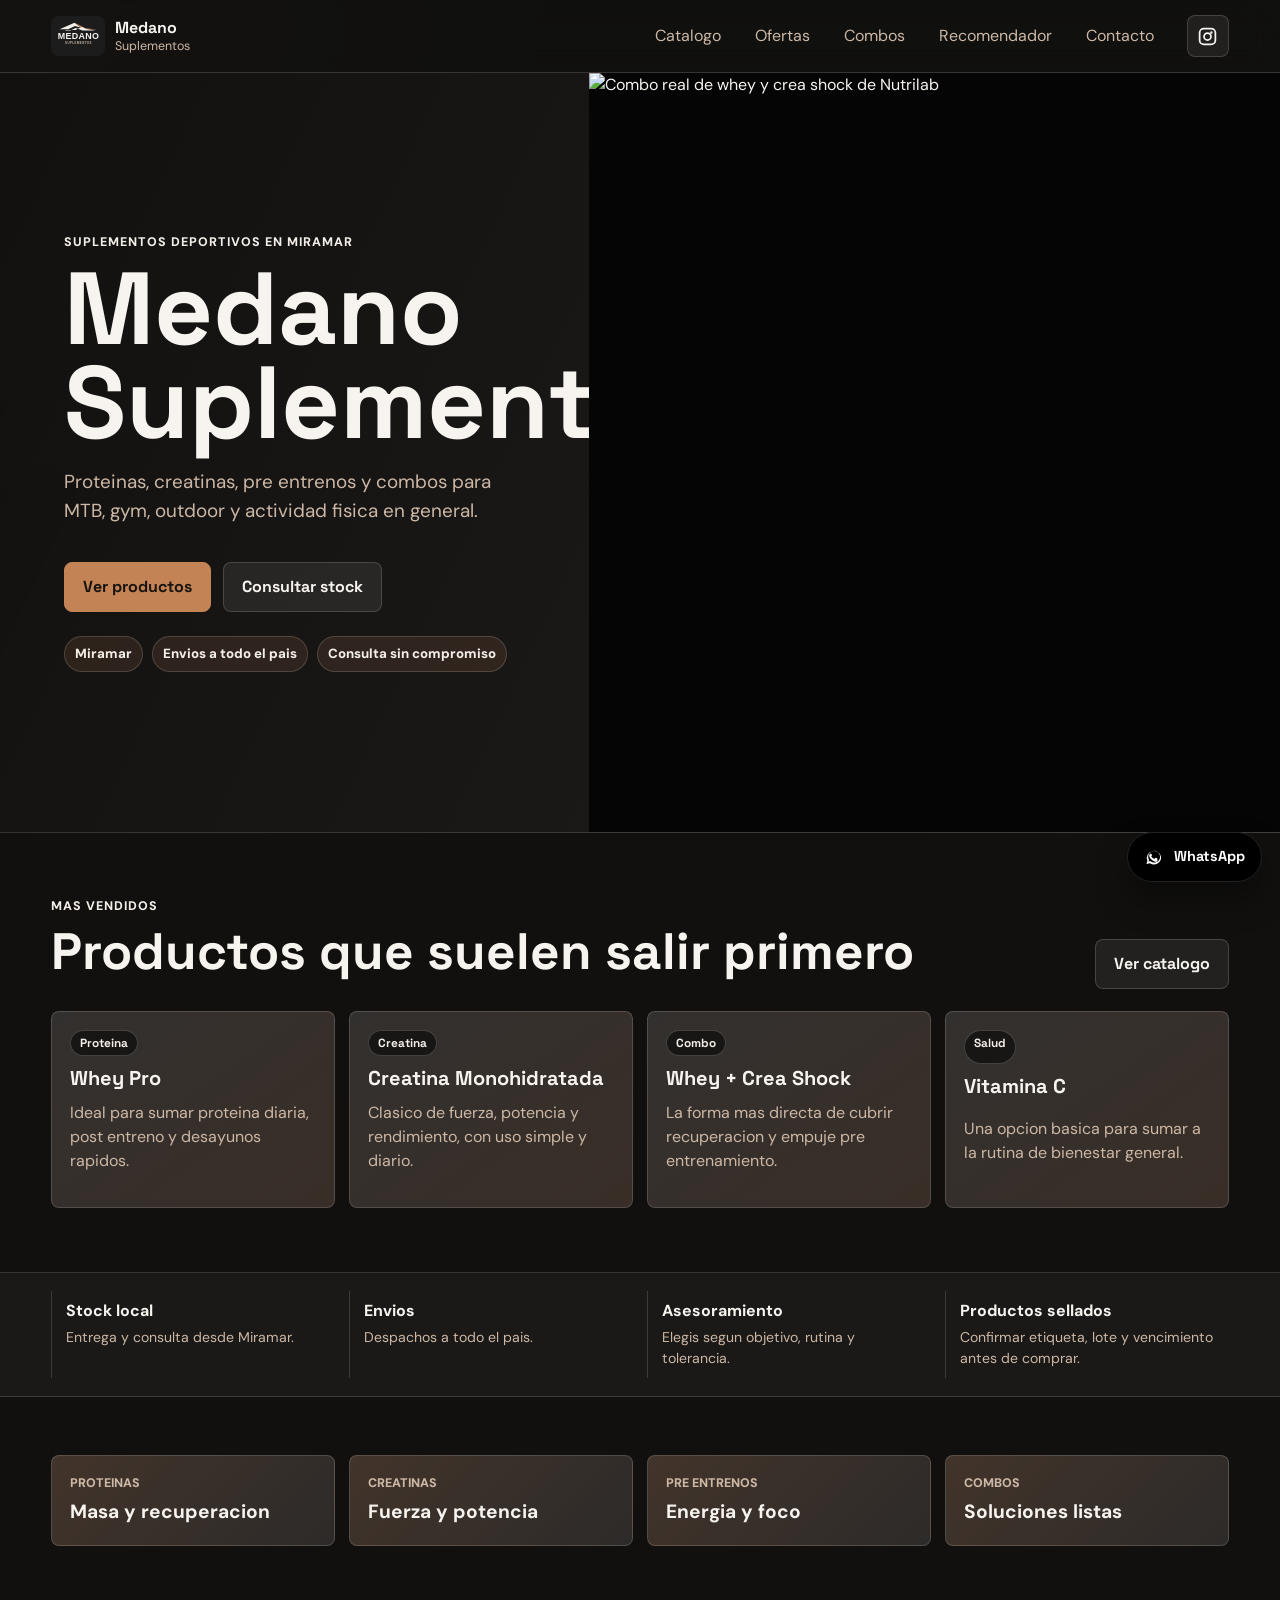
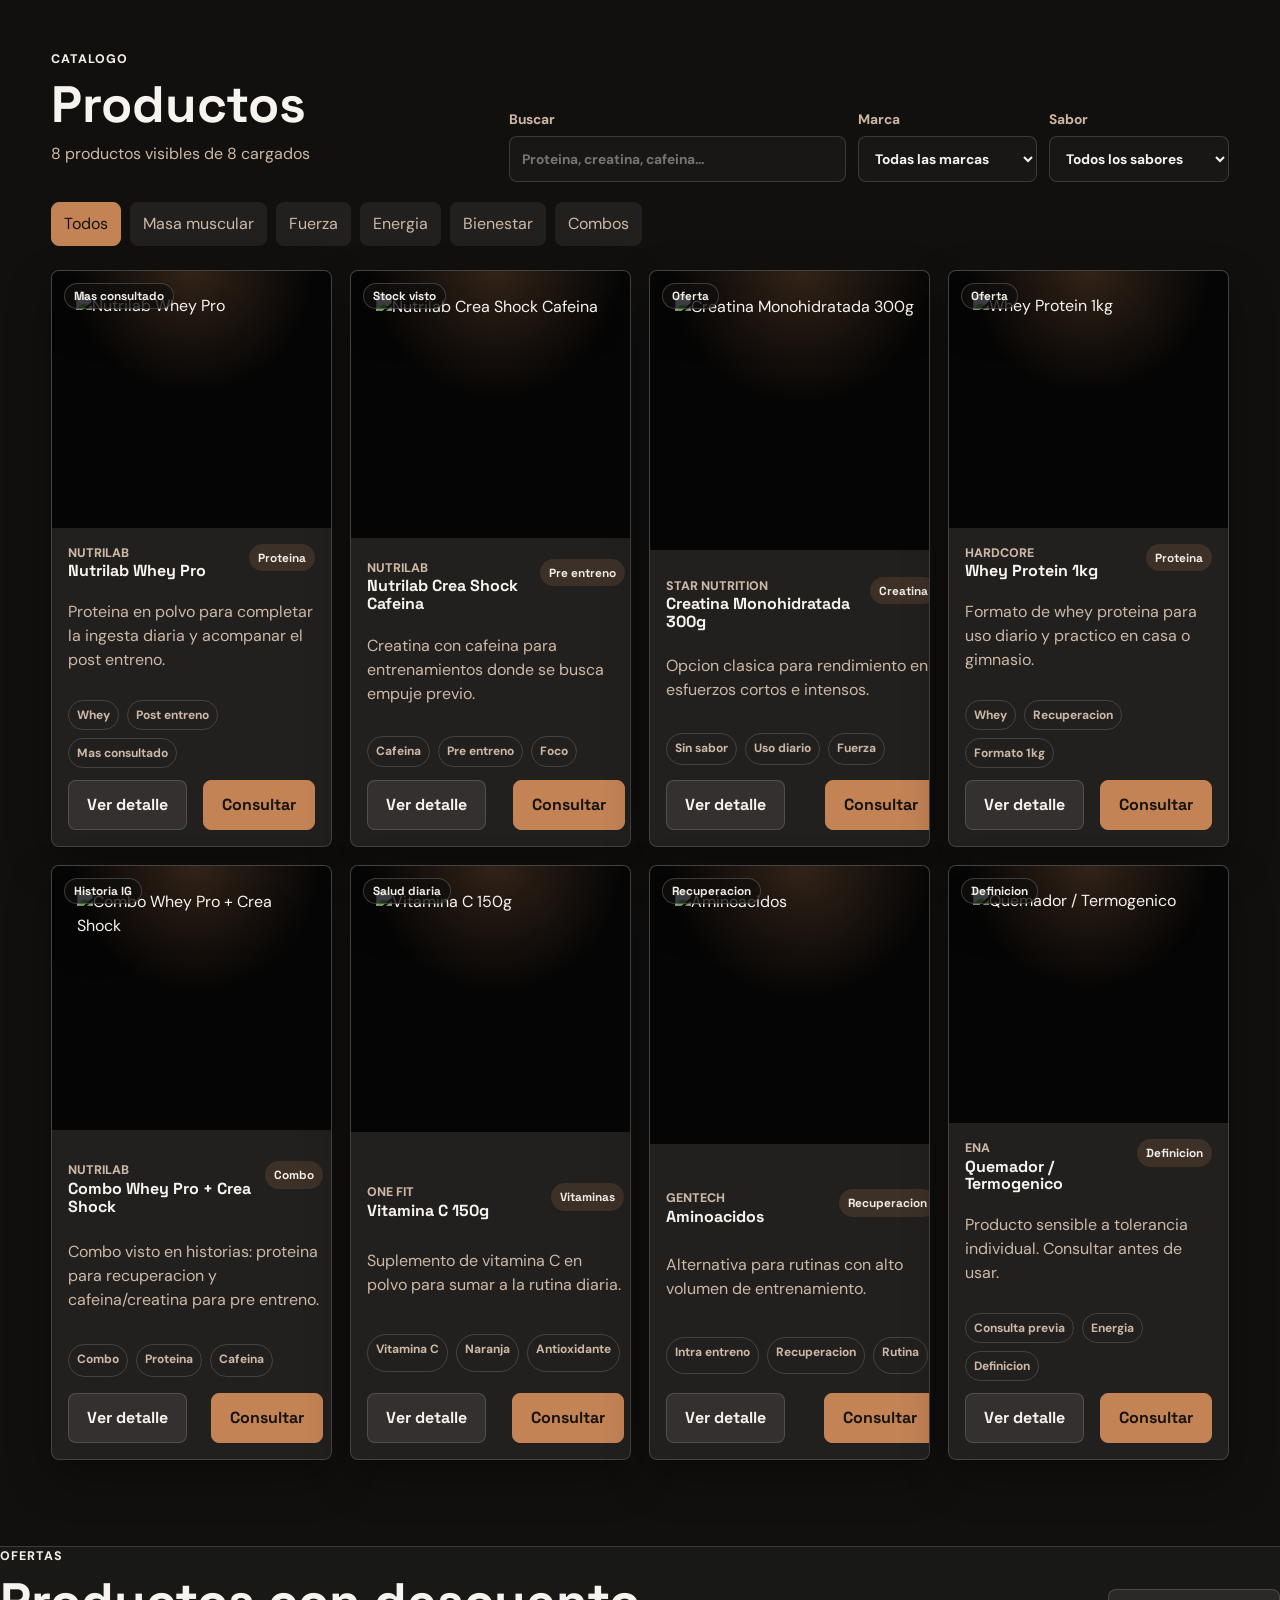
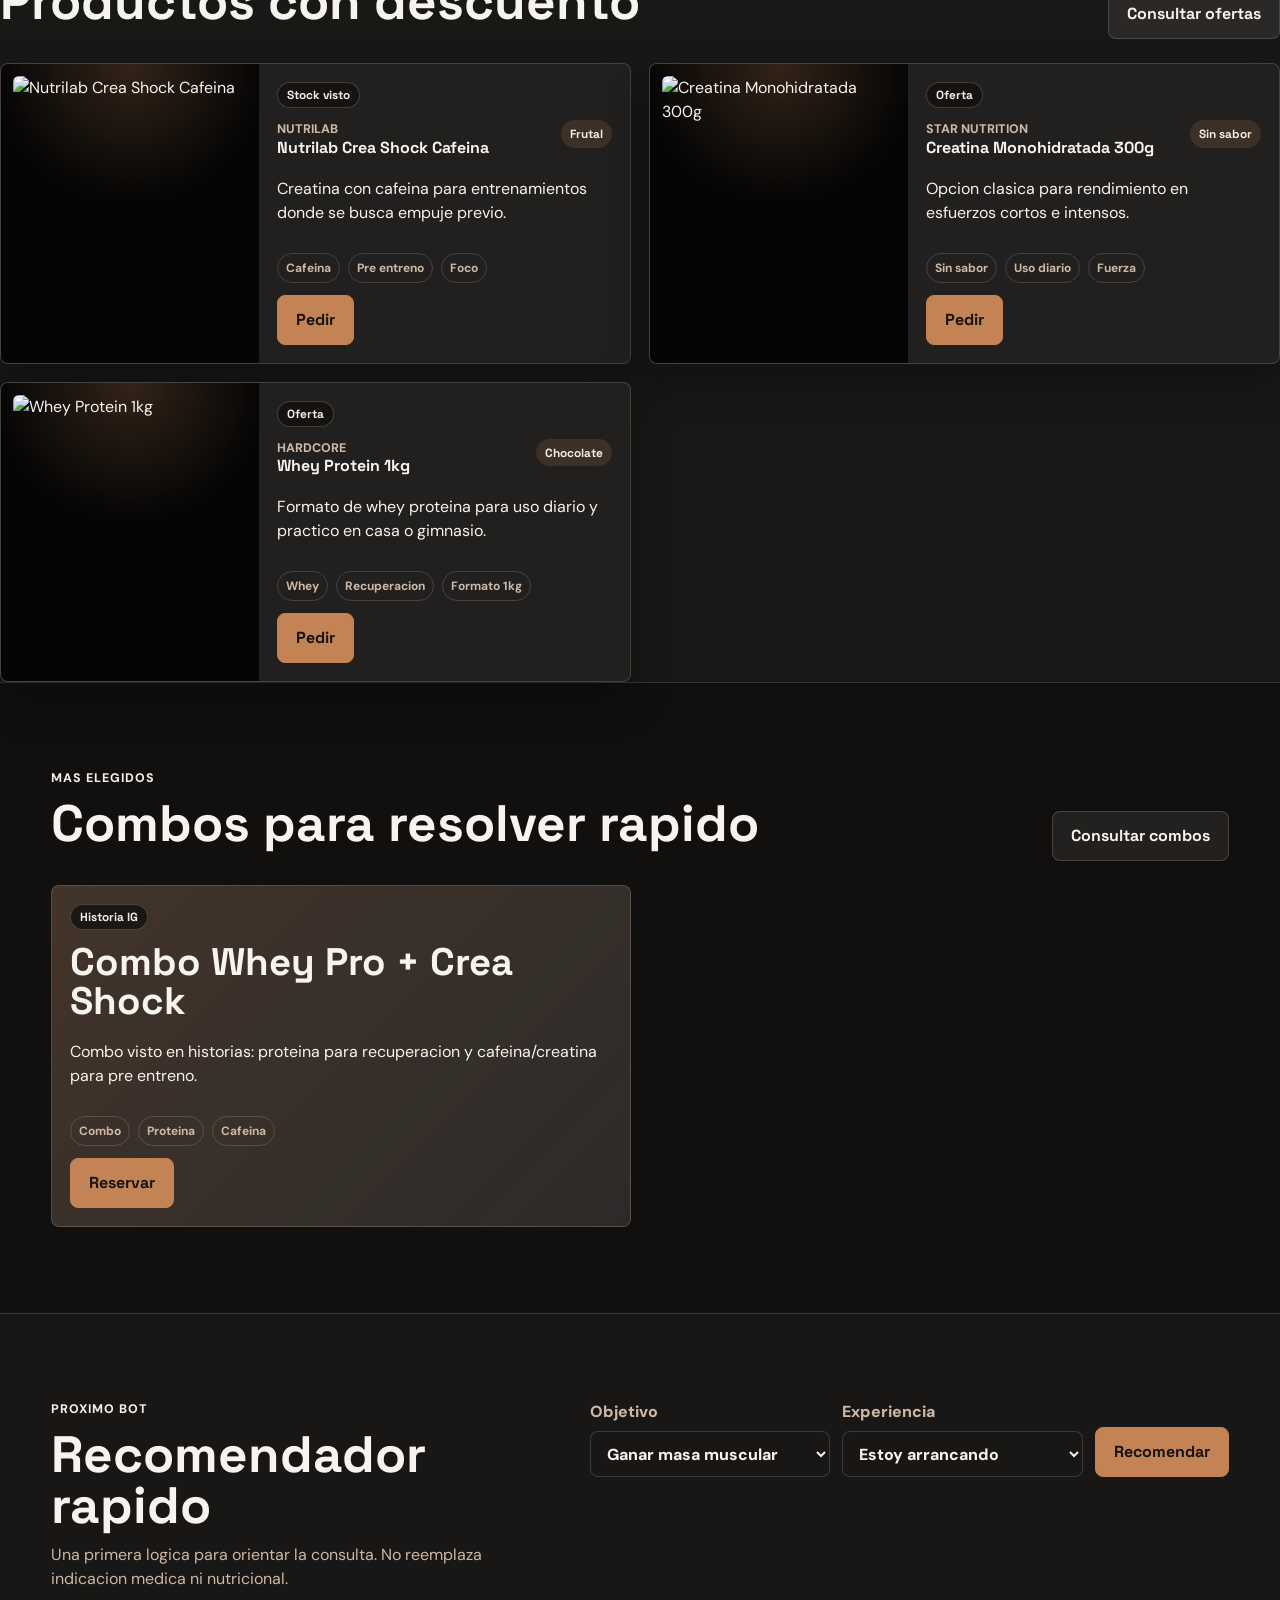
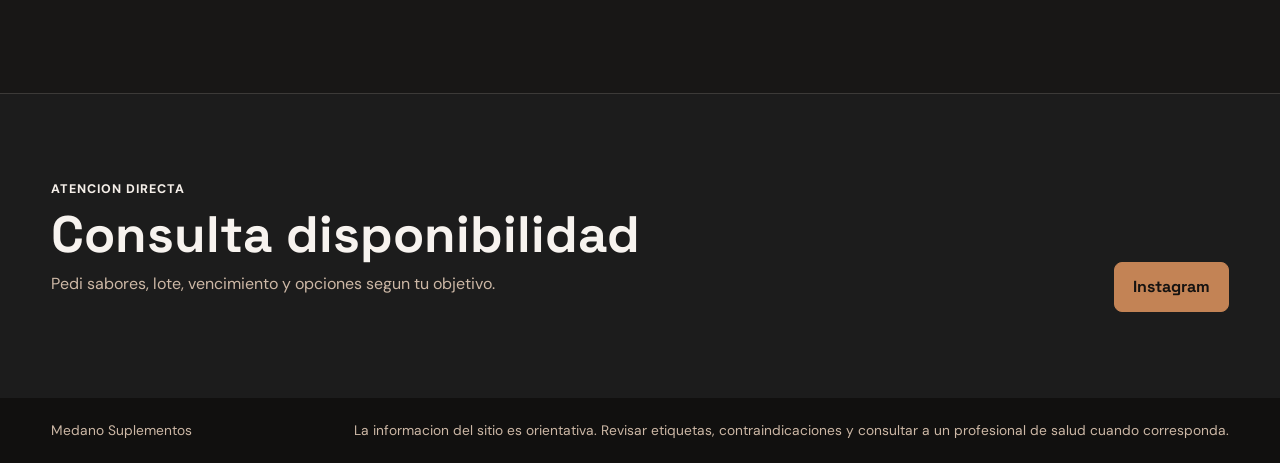
==== commit b01a092f: "Improve typography and image framing" ====
--- a/index.html
+++ b/index.html
@@ -8,6 +8,9 @@
       name="description"
       content="Catalogo de suplementos deportivos en Miramar. Proteinas, creatinas, pre entrenos, combos y asesoramiento para gym, MTB, outdoor y actividad fisica."
     />
+    <link rel="preconnect" href="https://fonts.googleapis.com" />
+    <link rel="preconnect" href="https://fonts.gstatic.com" crossorigin />
+    <link href="https://fonts.googleapis.com/css2?family=DM+Sans:wght@400;500;700;800&family=Space+Grotesk:wght@500;700&display=swap" rel="stylesheet" />
     <link rel="preconnect" href="https://images.unsplash.com" />
     <link rel="stylesheet" href="./styles.css" />
   </head>
--- a/styles.css
+++ b/styles.css
@@ -27,7 +27,7 @@
     radial-gradient(circle at top left, rgba(195, 131, 85, 0.18), transparent 34rem),
     var(--soft);
   color: var(--ink);
-  font-family: Inter, ui-sans-serif, system-ui, -apple-system, BlinkMacSystemFont, "Segoe UI", sans-serif;
+  font-family: "DM Sans", ui-sans-serif, system-ui, -apple-system, BlinkMacSystemFont, "Segoe UI", sans-serif;
   line-height: 1.5;
 }
 
@@ -153,6 +153,32 @@
   margin-top: 0;
 }
 
+h1,
+h2,
+h3,
+.brand strong,
+.feature-label,
+.featured-card strong,
+.badge,
+.primary-button,
+.secondary-button,
+.floating-whatsapp span {
+  font-family: "Space Grotesk", "DM Sans", ui-sans-serif, system-ui, sans-serif;
+}
+
+h1,
+h2,
+h3,
+.brand strong,
+.feature-label,
+.featured-card strong,
+.badge,
+.primary-button,
+.secondary-button,
+.floating-whatsapp span {
+  font-family: "Space Grotesk", "DM Sans", ui-sans-serif, system-ui, sans-serif;
+}
+
 h1 {
   max-width: 620px;
   margin-bottom: 18px;
@@ -244,7 +270,6 @@
   min-height: 420px;
   object-fit: cover;
   background: #050505;
-  mix-blend-mode: darken;
 }
 
 .featured-section {
@@ -440,11 +465,11 @@
 .product-media {
   position: relative;
   display: grid;
-  aspect-ratio: 1.1 / 1;
+  aspect-ratio: 1 / 0.92;
   place-items: end start;
   padding: 14px;
   background:
-    radial-gradient(circle at top, rgba(195, 131, 85, 0.2), transparent 56%),
+    radial-gradient(circle at top, rgba(195, 131, 85, 0.24), transparent 42%),
     #050505;
 }
 
@@ -469,11 +494,11 @@
 }
 
 .product-media img {
-  width: 100%;
-  height: 100%;
+  width: 92%;
+  height: 92%;
   object-fit: contain;
   filter: drop-shadow(0 16px 18px rgba(0, 0, 0, 0.36));
-  mix-blend-mode: darken;
+  margin: auto;
 }
 
 .product-body {
@@ -587,17 +612,17 @@
   position: relative;
   padding: 12px;
   background:
-    radial-gradient(circle at top, rgba(195, 131, 85, 0.18), transparent 52%),
+    radial-gradient(circle at top, rgba(195, 131, 85, 0.24), transparent 42%),
     #050505;
 }
 
 .offer-image img {
-  width: 100%;
-  height: 100%;
+  width: 92%;
+  height: 92%;
   min-height: 240px;
   object-fit: contain;
   border-radius: 6px;
-  mix-blend-mode: darken;
+  margin: auto;
 }
 
 .offer-body {
@@ -649,15 +674,16 @@
   place-items: center;
   background:
     radial-gradient(circle at top, rgba(195, 131, 85, 0.18), transparent 56%),
-    #f7f3ef;
+    #050505;
   padding: 24px;
 }
 
 .dialog-media img {
-  width: 100%;
-  height: 100%;
+  width: 90%;
+  height: 90%;
   max-height: 600px;
   object-fit: contain;
+  margin: auto;
 }
 
 .dialog-body {
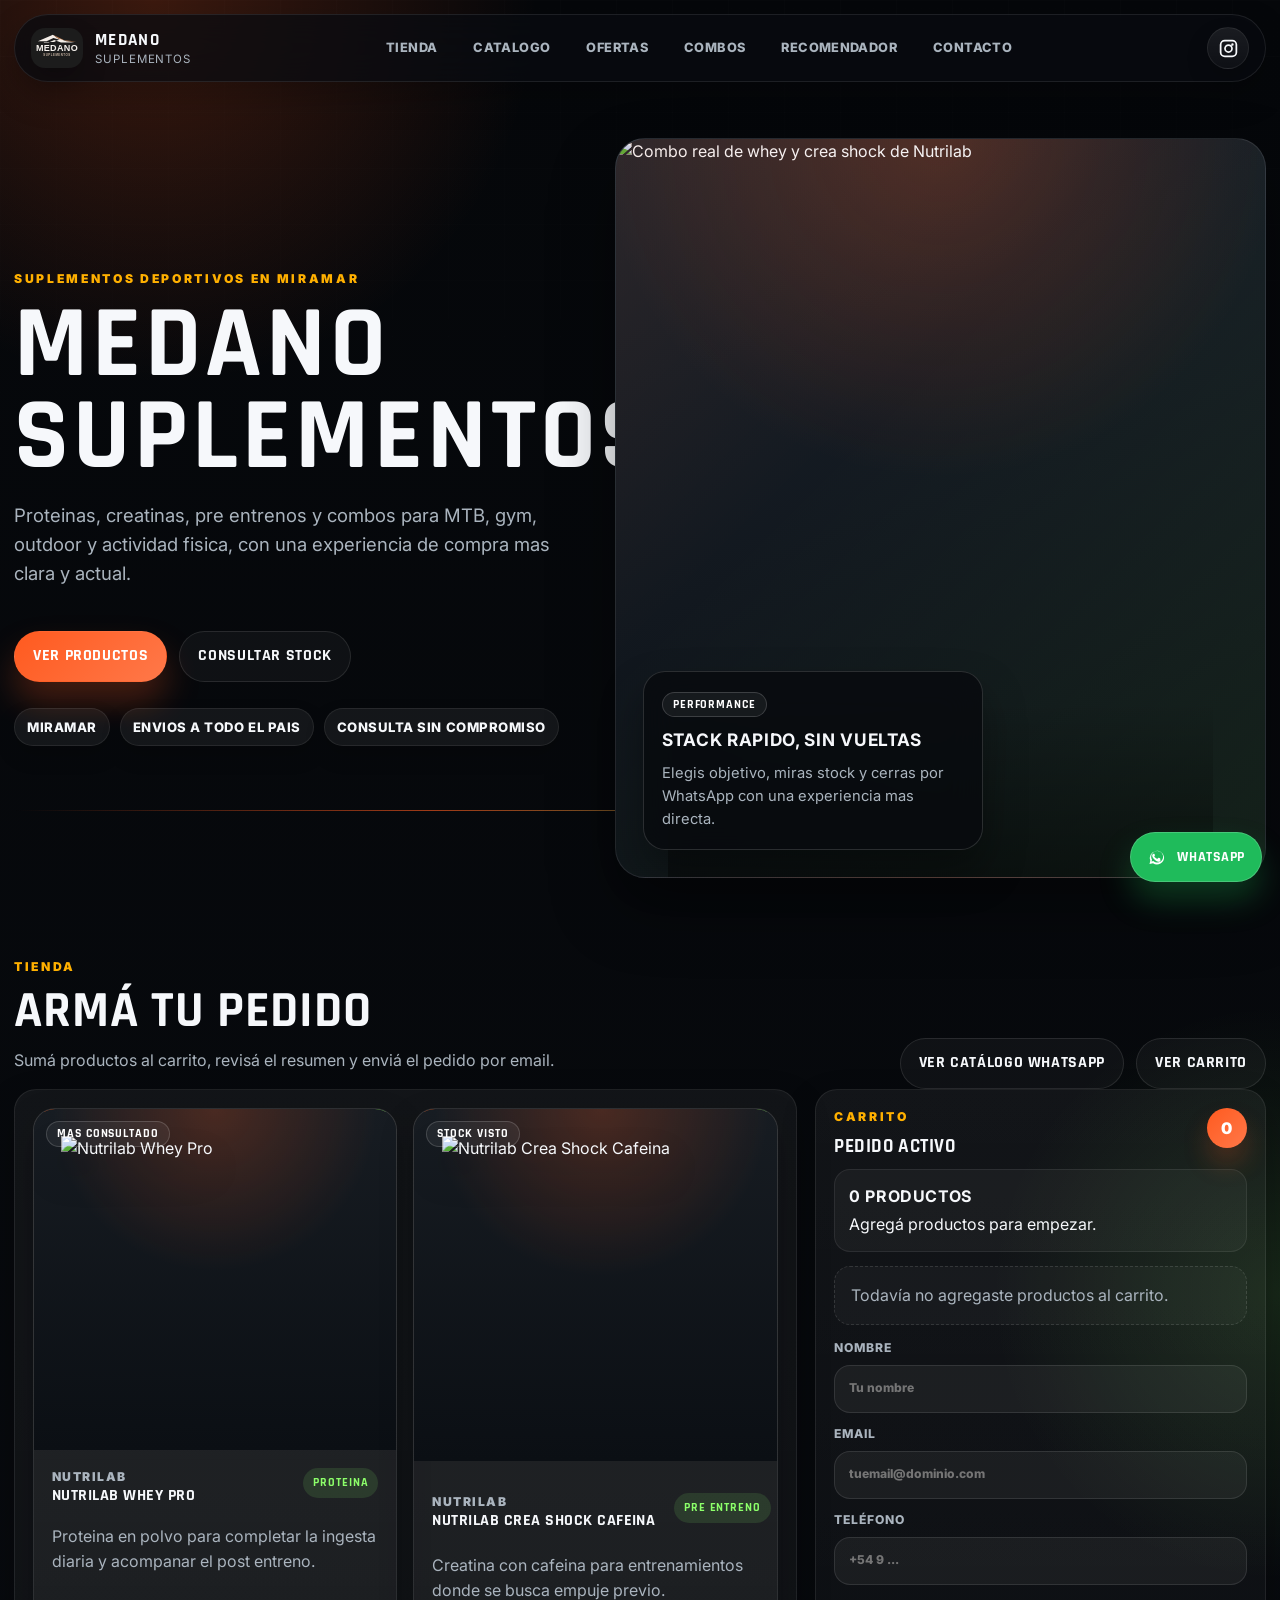
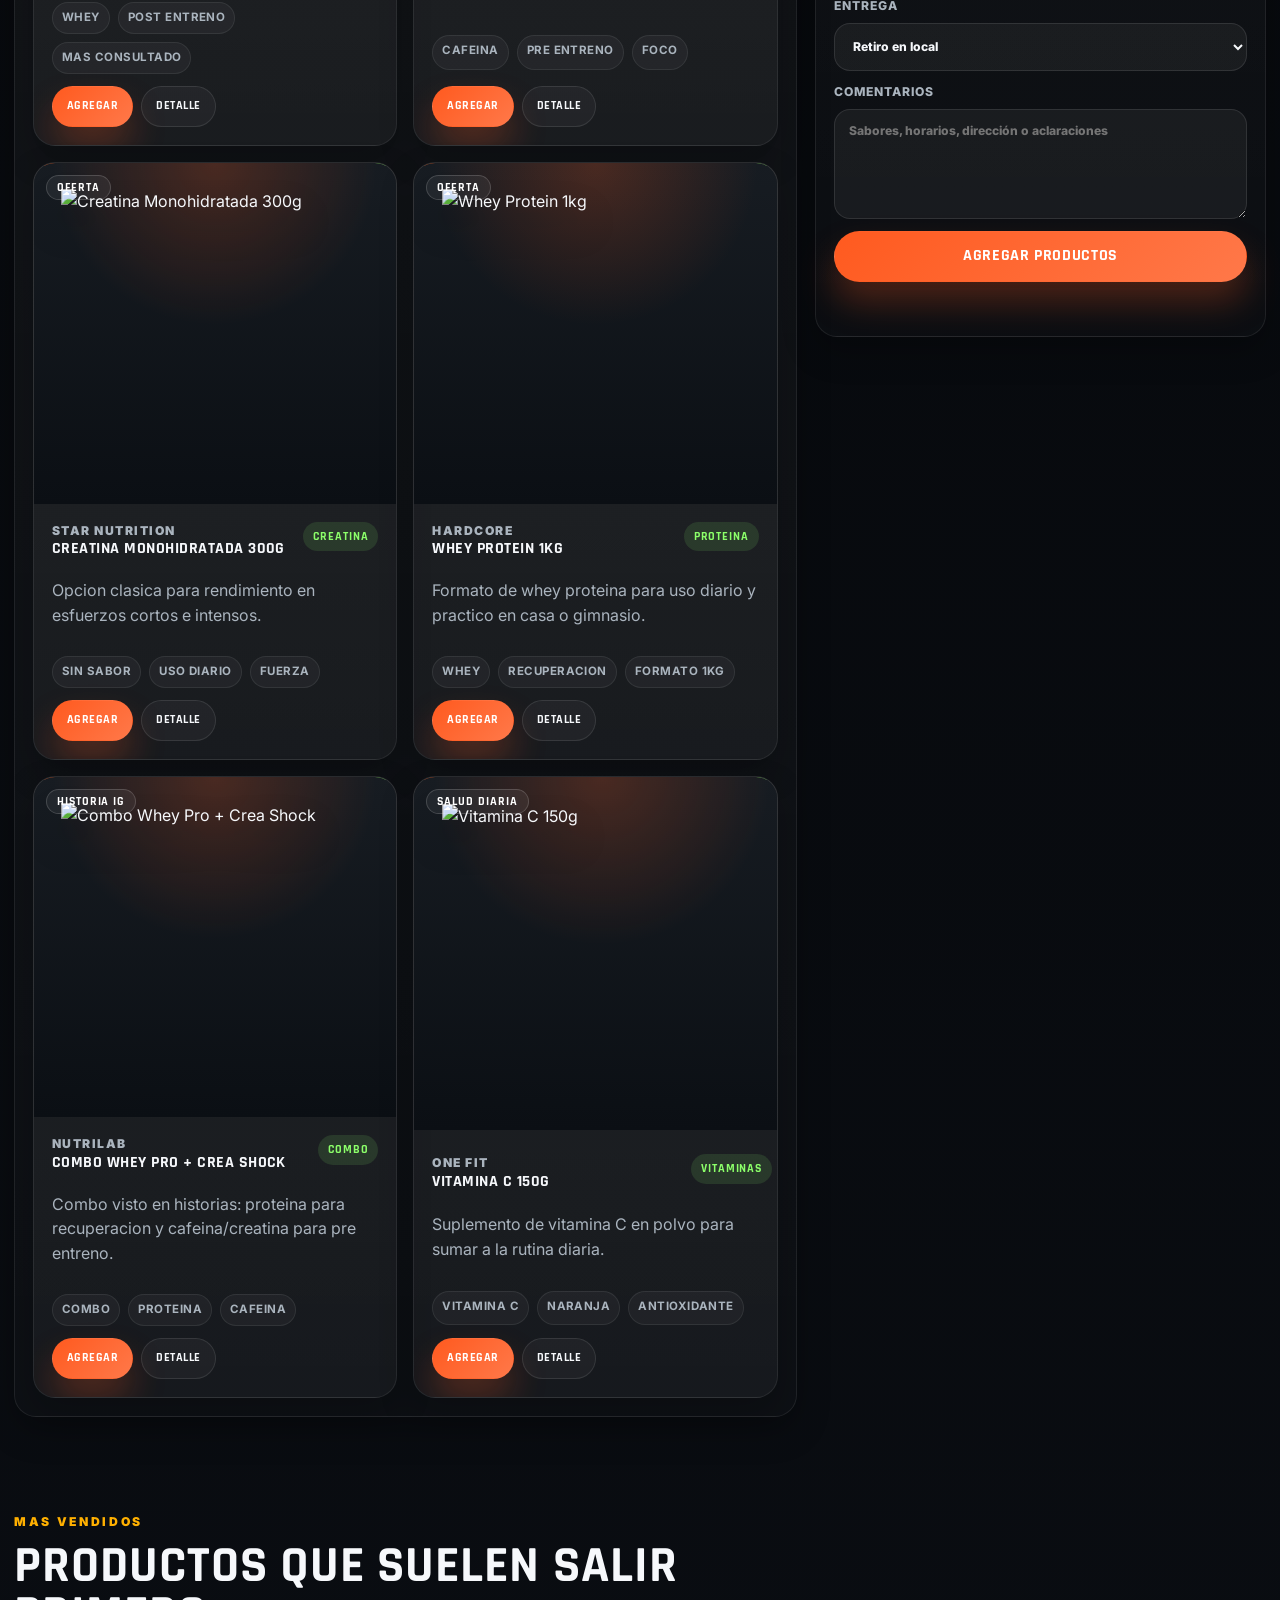
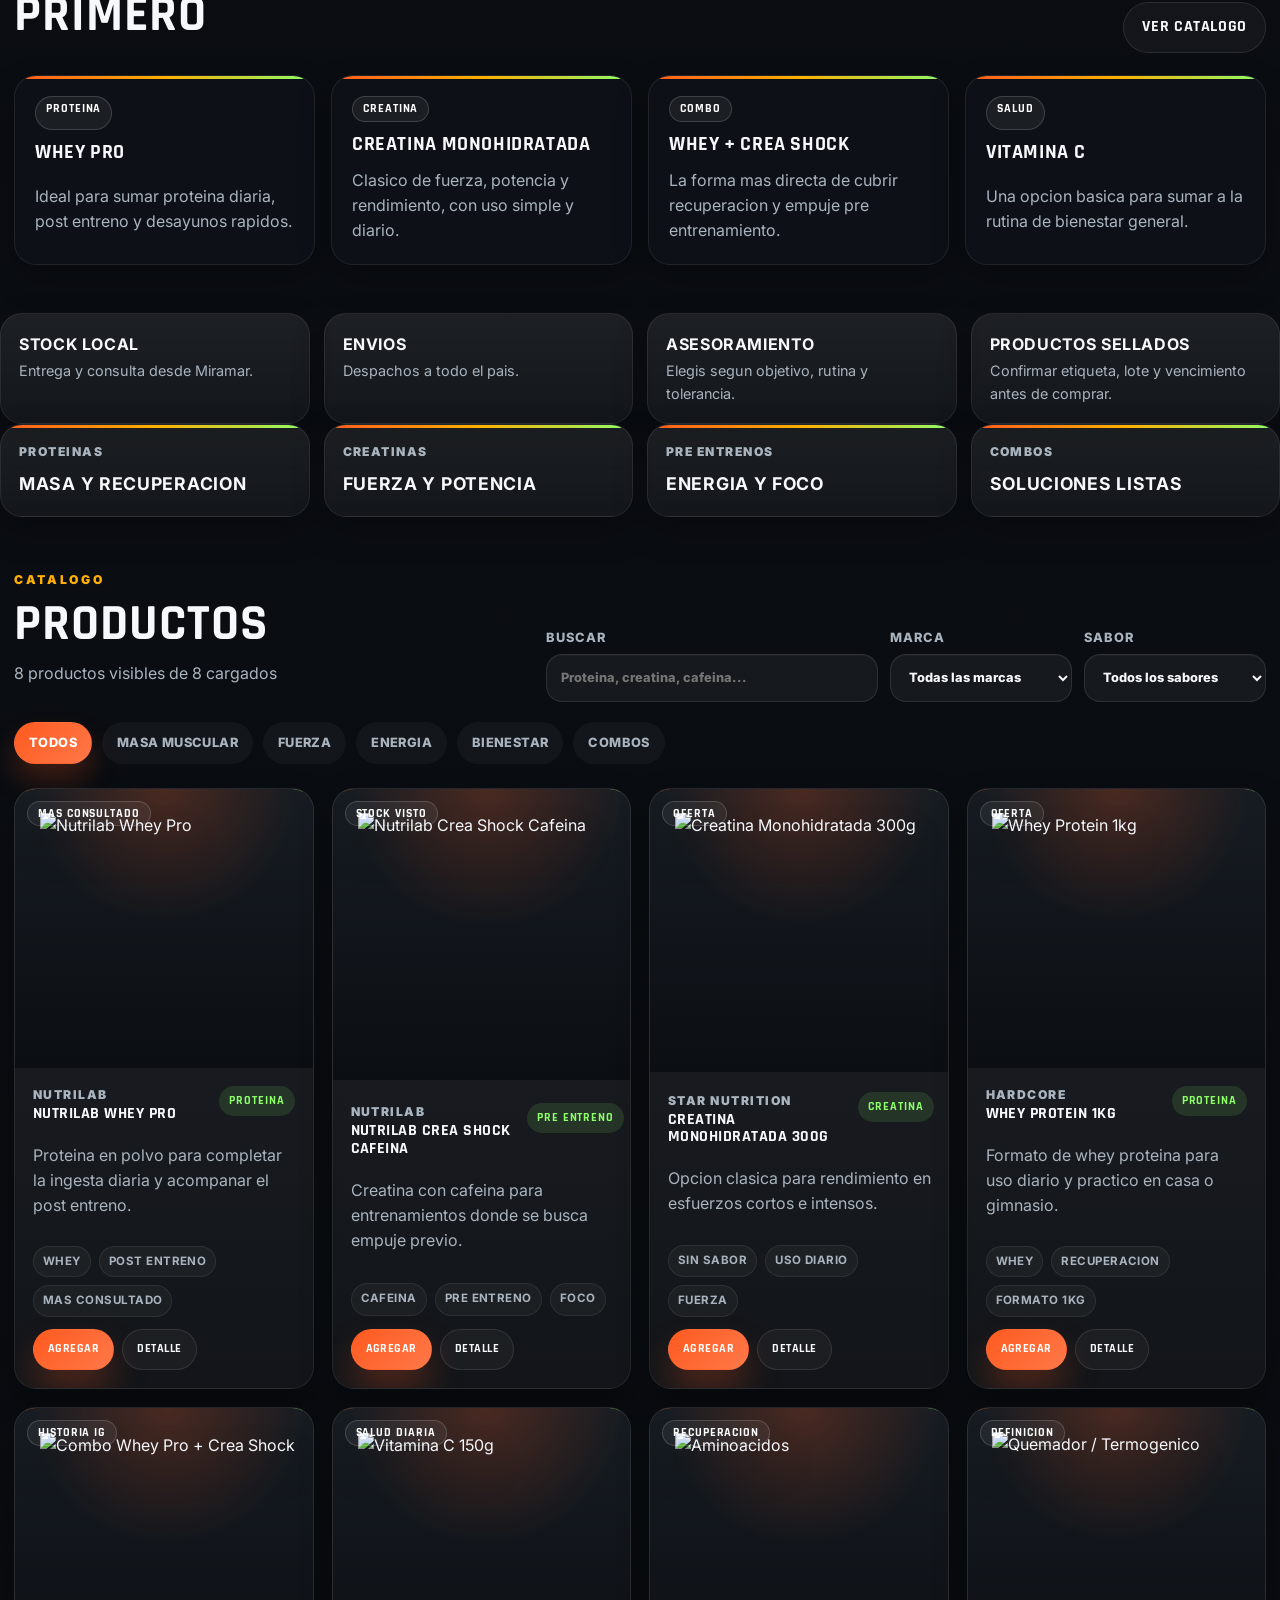
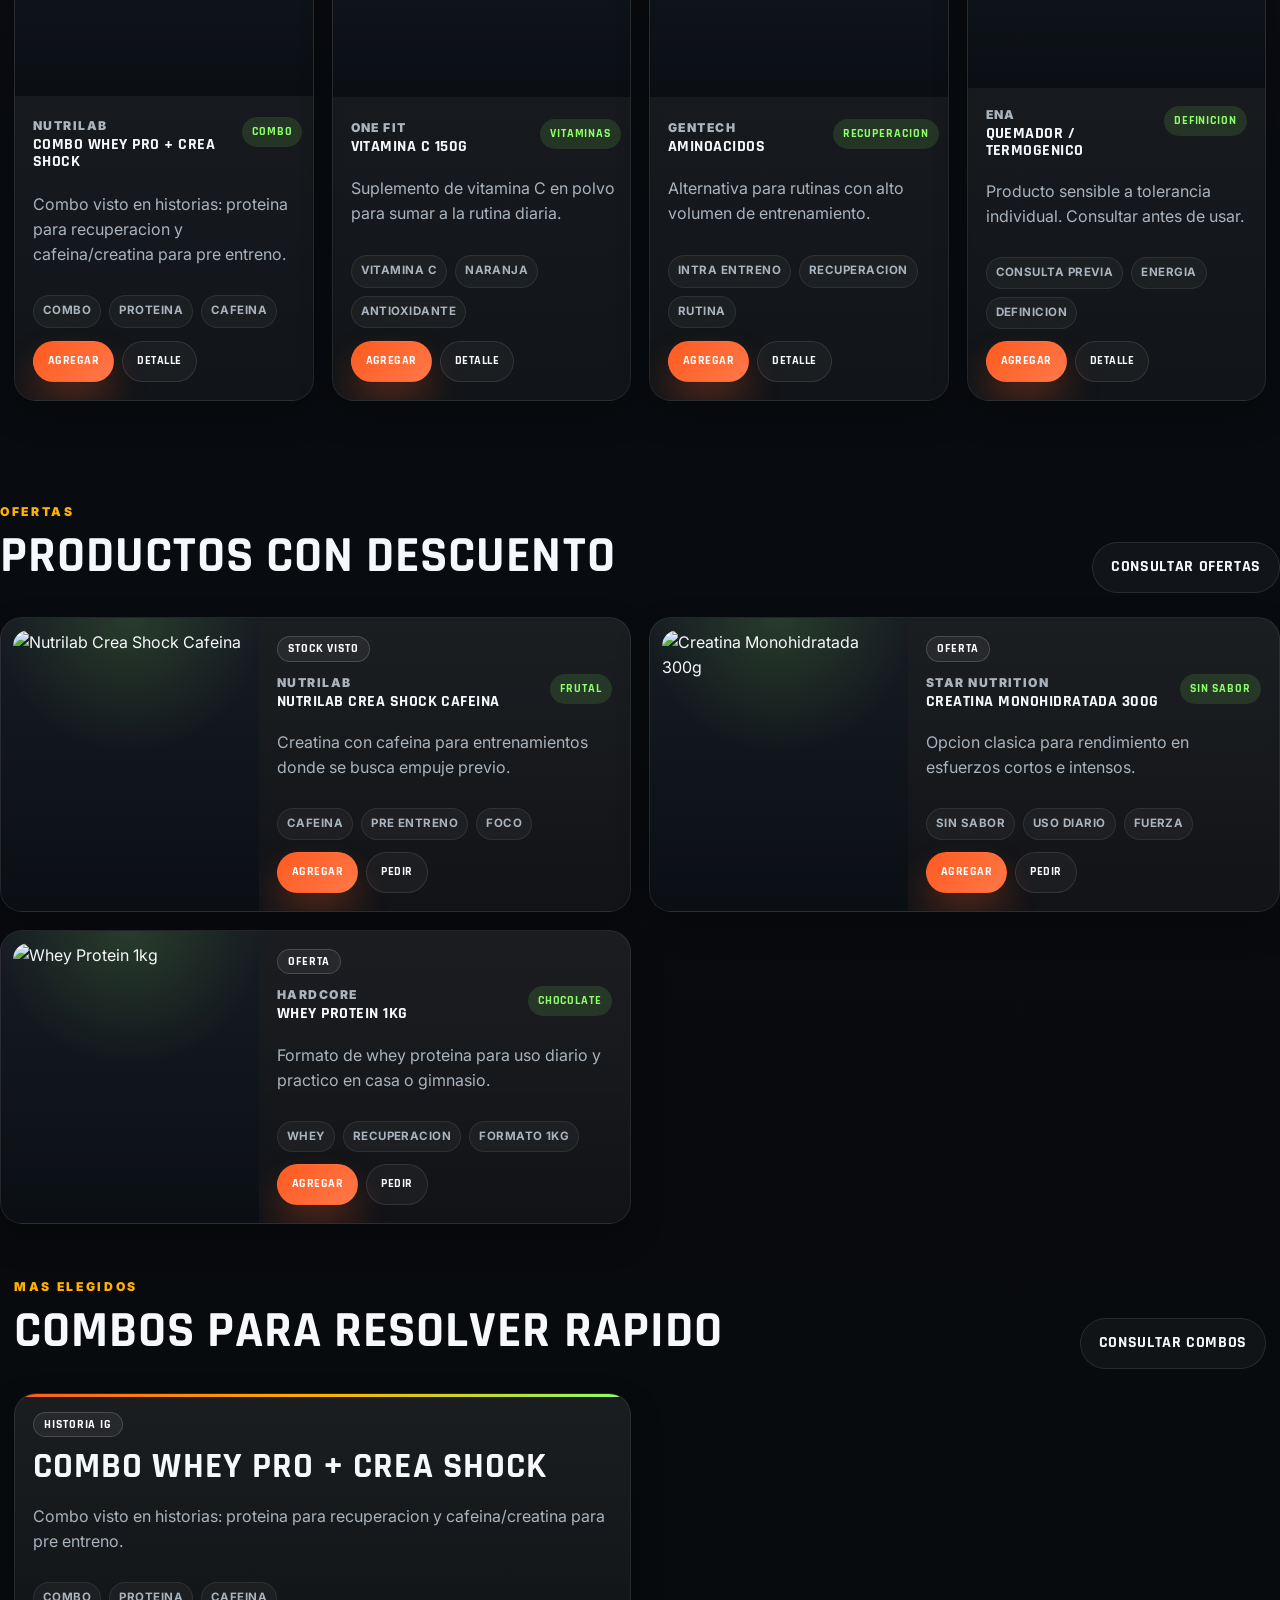
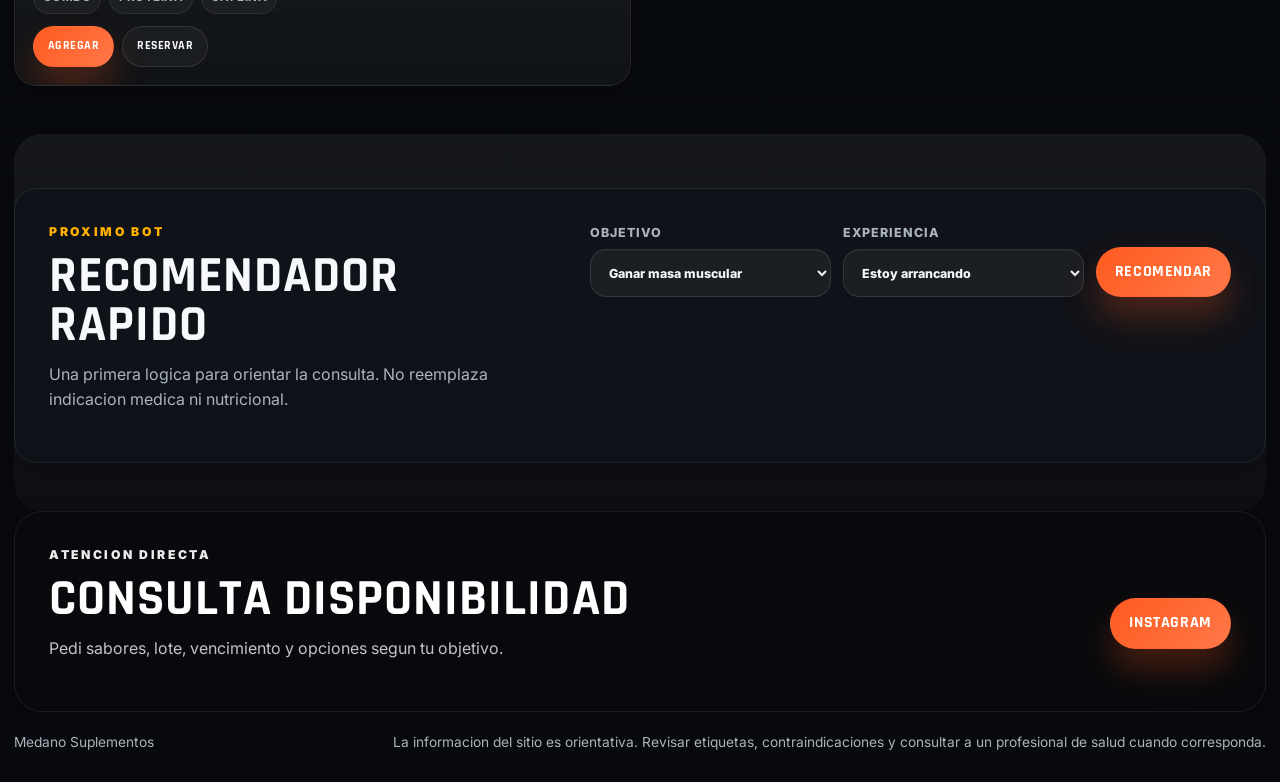
==== commit de9559f7: "Add checkout and order email flow" ====
--- a/index.html
+++ b/index.html
@@ -3,14 +3,14 @@
   <head>
     <meta charset="utf-8" />
     <meta name="viewport" content="width=device-width, initial-scale=1" />
-    <title>Medano Suplementos | Catalogo</title>
+    <title>Medano Suplementos | Miramar</title>
     <meta
       name="description"
       content="Catalogo de suplementos deportivos en Miramar. Proteinas, creatinas, pre entrenos, combos y asesoramiento para gym, MTB, outdoor y actividad fisica."
     />
     <link rel="preconnect" href="https://fonts.googleapis.com" />
     <link rel="preconnect" href="https://fonts.gstatic.com" crossorigin />
-    <link href="https://fonts.googleapis.com/css2?family=DM+Sans:wght@400;500;700;800&family=Space+Grotesk:wght@500;700&display=swap" rel="stylesheet" />
+    <link href="https://fonts.googleapis.com/css2?family=Inter:wght@400;500;600;700;800;900&family=Rajdhani:wght@500;600;700;800&display=swap" rel="stylesheet" />
     <link rel="preconnect" href="https://images.unsplash.com" />
     <link rel="stylesheet" href="./styles.css" />
   </head>
@@ -24,6 +24,7 @@
         </span>
       </a>
       <nav class="main-nav" aria-label="Principal">
+        <a href="#tienda">Tienda</a>
         <a href="#catalogo">Catalogo</a>
         <a href="#ofertas">Ofertas</a>
         <a href="#combos">Combos</a>
@@ -41,7 +42,7 @@
           <p class="eyebrow">Suplementos deportivos en Miramar</p>
           <h1>Medano Suplementos</h1>
           <p>
-            Proteinas, creatinas, pre entrenos y combos para MTB, gym, outdoor y actividad fisica en general.
+            Proteinas, creatinas, pre entrenos y combos para MTB, gym, outdoor y actividad fisica, con una experiencia de compra mas clara y actual.
           </p>
           <div class="hero-actions">
             <a class="primary-button" href="#catalogo">Ver productos</a>
@@ -53,11 +54,84 @@
             <span>Consulta sin compromiso</span>
           </div>
         </div>
-        <img
-          class="hero-image"
-          src="https://acdn-us.mitiendanube.com/stores/001/354/710/products/promo-whey-pro-creashock-nutrilab-b2673bda9b3ce9a30817376581984017-480-0.webp"
-          alt="Combo real de whey y crea shock de Nutrilab"
-        />
+        <div class="hero-visual">
+          <div class="hero-image-frame">
+            <img
+              class="hero-image"
+              src="https://acdn-us.mitiendanube.com/stores/001/354/710/products/promo-whey-pro-creashock-nutrilab-b2673bda9b3ce9a30817376581984017-480-0.webp"
+              alt="Combo real de whey y crea shock de Nutrilab"
+            />
+          </div>
+          <div class="hero-floating-card">
+            <span class="feature-label">Performance</span>
+            <strong>Stack rapido, sin vueltas</strong>
+            <p>Elegis objetivo, miras stock y cerras por WhatsApp con una experiencia mas directa.</p>
+          </div>
+        </div>
+      </section>
+
+      <section class="store-section" id="tienda">
+        <div class="section-heading">
+          <div>
+            <p class="eyebrow">Tienda</p>
+            <h2>Armá tu pedido</h2>
+            <p class="muted">
+              Sumá productos al carrito, revisá el resumen y enviá el pedido por email.
+            </p>
+          </div>
+          <div class="hero-actions">
+            <a class="secondary-button" href="https://wa.me/c/5492291414853" target="_blank" rel="noreferrer">Ver catálogo WhatsApp</a>
+            <button class="secondary-button" type="button" id="scrollToCartButton">Ver carrito</button>
+          </div>
+        </div>
+        <div class="store-layout">
+          <div class="store-panel">
+            <div class="store-grid" id="storeGrid"></div>
+          </div>
+          <aside class="cart-panel" id="cartPanel">
+            <div class="cart-head">
+              <div>
+                <p class="eyebrow">Carrito</p>
+                <h3>Pedido activo</h3>
+              </div>
+              <span class="cart-count" id="cartCount">0</span>
+            </div>
+            <div class="cart-summary" id="cartSummary">
+              <strong>0 productos</strong>
+              <span>Agregá productos para empezar.</span>
+            </div>
+            <div class="cart-items" id="cartItems"></div>
+            <form class="checkout-form" id="checkoutForm">
+              <label>
+                Nombre
+                <input type="text" id="customerName" name="name" placeholder="Tu nombre" required />
+              </label>
+              <label>
+                Email
+                <input type="email" id="customerEmail" name="email" placeholder="tuemail@dominio.com" required />
+              </label>
+              <label>
+                Teléfono
+                <input type="tel" id="customerPhone" name="phone" placeholder="+54 9 ..." required />
+              </label>
+              <label>
+                Entrega
+                <select id="deliveryMethod" name="delivery">
+                  <option value="Retiro en local">Retiro en local</option>
+                  <option value="Envio a coordinar">Envío a coordinar</option>
+                </select>
+              </label>
+              <label class="checkout-notes">
+                Comentarios
+                <textarea id="orderNotes" name="notes" rows="4" placeholder="Sabores, horarios, dirección o aclaraciones"></textarea>
+              </label>
+              <button class="primary-button checkout-submit" type="submit" id="checkoutSubmitButton">
+                Enviar pedido por email
+              </button>
+              <p class="order-status" id="orderStatus" aria-live="polite"></p>
+            </form>
+          </aside>
+        </div>
       </section>
 
       <section class="featured-section" aria-label="Destacados">
--- a/styles.css
+++ b/styles.css
@@ -1,16 +1,22 @@
 :root {
   color-scheme: dark;
-  --ink: #f7f3ef;
-  --muted: #cdb8a6;
-  --line: rgba(244, 238, 232, 0.16);
-  --surface: #22201f;
-  --surface-strong: #181716;
-  --soft: #11100f;
-  --brand: #c38355;
-  --brand-dark: #8f5d3d;
-  --accent: #f4eee8;
-  --copper-soft: #2f241f;
-  --shadow: 0 18px 45px rgba(0, 0, 0, 0.32);
+  --bg: #07090c;
+  --bg-2: #10141a;
+  --panel: rgba(15, 19, 25, 0.82);
+  --panel-strong: #121820;
+  --text: #f6f8fb;
+  --muted: #aab4be;
+  --line: rgba(255, 255, 255, 0.08);
+  --line-strong: rgba(255, 255, 255, 0.14);
+  --brand: #ff5a1f;
+  --brand-2: #ffb000;
+  --brand-3: #8cff6a;
+  --shadow: 0 24px 56px rgba(0, 0, 0, 0.38);
+  --shadow-soft: 0 14px 34px rgba(0, 0, 0, 0.24);
+  --radius-xl: 28px;
+  --radius-lg: 22px;
+  --radius-md: 16px;
+  --radius-sm: 12px;
 }
 
 * {
@@ -23,12 +29,28 @@
 
 body {
   margin: 0;
+  color: var(--text);
+  font-family: "Inter", ui-sans-serif, system-ui, -apple-system, BlinkMacSystemFont, "Segoe UI", sans-serif;
+  line-height: 1.56;
   background:
-    radial-gradient(circle at top left, rgba(195, 131, 85, 0.18), transparent 34rem),
-    var(--soft);
-  color: var(--ink);
-  font-family: "DM Sans", ui-sans-serif, system-ui, -apple-system, BlinkMacSystemFont, "Segoe UI", sans-serif;
-  line-height: 1.5;
+    radial-gradient(circle at 12% 0%, rgba(255, 90, 31, 0.22), transparent 24rem),
+    radial-gradient(circle at 100% 18%, rgba(140, 255, 106, 0.12), transparent 18rem),
+    radial-gradient(circle at 65% 115%, rgba(255, 176, 0, 0.14), transparent 22rem),
+    linear-gradient(180deg, #05070a 0%, #0a0d12 50%, #07090c 100%);
+  min-height: 100vh;
+}
+
+body::before {
+  content: "";
+  position: fixed;
+  inset: 0;
+  pointer-events: none;
+  background-image:
+    linear-gradient(rgba(255, 255, 255, 0.03) 1px, transparent 1px),
+    linear-gradient(90deg, rgba(255, 255, 255, 0.03) 1px, transparent 1px);
+  background-size: 56px 56px;
+  mask-image: linear-gradient(180deg, rgba(0, 0, 0, 0.34), transparent 78%);
+  z-index: 0;
 }
 
 a {
@@ -42,115 +64,9 @@
   font: inherit;
 }
 
-.site-header {
-  position: sticky;
-  top: 0;
-  z-index: 10;
-  display: grid;
-  grid-template-columns: 1fr auto auto;
-  align-items: center;
-  gap: 20px;
-  padding: 14px clamp(18px, 4vw, 54px);
-  background: rgba(17, 16, 15, 0.88);
-  border-bottom: 1px solid var(--line);
-  backdrop-filter: blur(14px);
-}
-
-.brand {
-  display: inline-flex;
-  align-items: center;
-  gap: 10px;
-  width: fit-content;
-}
-
-.brand-logo {
-  display: grid;
-  width: 54px;
-  height: 40px;
-  object-fit: cover;
-  border-radius: 8px;
-}
-
-.brand strong,
-.brand small {
-  display: block;
-}
-
-.brand small {
-  color: var(--muted);
-  font-size: 0.78rem;
-  margin-top: -3px;
-}
-
-.main-nav {
-  display: flex;
-  gap: 8px;
-}
-
-.main-nav a,
-.filter-button {
-  border: 1px solid transparent;
-  border-radius: 8px;
-  color: var(--muted);
-  padding: 9px 12px;
-}
-
-.main-nav a:hover,
-.filter-button:hover {
-  color: var(--ink);
-  background: rgba(244, 238, 232, 0.08);
-  border-color: var(--line);
-}
-
-.icon-button {
-  display: grid;
-  width: 42px;
-  height: 42px;
-  place-items: center;
-  border: 1px solid var(--line);
-  border-radius: 8px;
-  background: rgba(244, 238, 232, 0.08);
-}
-
-.icon-button svg {
-  width: 21px;
-  height: 21px;
-  fill: currentColor;
-}
-
-main {
-  overflow: hidden;
-}
-
-.hero {
-  display: grid;
-  grid-template-columns: minmax(0, 0.92fr) minmax(320px, 1.08fr);
-  min-height: min(760px, calc(100vh - 70px));
-  border-bottom: 1px solid var(--line);
-  background: linear-gradient(115deg, rgba(17, 16, 15, 0.98), rgba(34, 32, 31, 0.92));
-}
-
-.hero-copy {
-  display: flex;
-  flex-direction: column;
-  justify-content: center;
-  padding: clamp(38px, 7vw, 92px) clamp(22px, 5vw, 72px);
-}
-
-.eyebrow {
-  margin: 0 0 10px;
-  color: var(--accent);
-  font-size: 0.78rem;
-  font-weight: 800;
-  letter-spacing: 0.08em;
-  text-transform: uppercase;
-}
-
-h1,
-h2,
-h3,
-p {
-  margin-top: 0;
+textarea {
+  font: inherit;
+  resize: vertical;
 }
 
 h1,
@@ -163,46 +79,209 @@
 .primary-button,
 .secondary-button,
 .floating-whatsapp span {
-  font-family: "Space Grotesk", "DM Sans", ui-sans-serif, system-ui, sans-serif;
+  font-family: "Rajdhani", "Inter", ui-sans-serif, system-ui, sans-serif;
 }
 
 h1,
 h2,
 h3,
+p {
+  margin-top: 0;
+}
+
+main {
+  position: relative;
+  z-index: 1;
+  overflow: clip;
+}
+
+.site-header {
+  position: sticky;
+  top: 14px;
+  z-index: 20;
+  display: grid;
+  grid-template-columns: auto minmax(0, 1fr) auto;
+  align-items: center;
+  gap: 16px;
+  width: min(calc(100% - 28px), 1440px);
+  margin: 14px auto 0;
+  padding: 12px 16px;
+  border: 1px solid rgba(255, 255, 255, 0.09);
+  border-radius: 999px;
+  background: rgba(9, 12, 17, 0.72);
+  backdrop-filter: blur(18px);
+  box-shadow: var(--shadow-soft);
+}
+
+.brand {
+  display: inline-flex;
+  align-items: center;
+  gap: 12px;
+  width: fit-content;
+}
+
+.brand-logo {
+  width: 52px;
+  height: 40px;
+  object-fit: cover;
+  border-radius: 14px;
+  box-shadow: 0 12px 24px rgba(0, 0, 0, 0.24);
+}
+
 .brand strong,
-.feature-label,
-.featured-card strong,
-.badge,
-.primary-button,
-.secondary-button,
-.floating-whatsapp span {
-  font-family: "Space Grotesk", "DM Sans", ui-sans-serif, system-ui, sans-serif;
+.brand small {
+  display: block;
+}
+
+.brand strong {
+  font-size: 1.05rem;
+  letter-spacing: 0.08em;
+  text-transform: uppercase;
+}
+
+.brand small {
+  color: var(--muted);
+  font-size: 0.72rem;
+  margin-top: -3px;
+  letter-spacing: 0.08em;
+  text-transform: uppercase;
+}
+
+.main-nav {
+  display: flex;
+  justify-content: center;
+  gap: 6px;
+  flex-wrap: wrap;
+}
+
+.main-nav a,
+.filter-button {
+  border: 1px solid transparent;
+  border-radius: 999px;
+  color: var(--muted);
+  padding: 10px 14px;
+  letter-spacing: 0.03em;
+  text-transform: uppercase;
+  font-size: 0.8rem;
+  font-weight: 800;
+  transition:
+    transform 160ms ease,
+    background 160ms ease,
+    border-color 160ms ease,
+    color 160ms ease,
+    box-shadow 160ms ease;
+}
+
+.main-nav a:hover,
+.filter-button:hover {
+  color: var(--text);
+  background: rgba(255, 255, 255, 0.06);
+  border-color: var(--line-strong);
+  box-shadow: 0 12px 24px rgba(0, 0, 0, 0.16);
+  transform: translateY(-1px);
+}
+
+.icon-button {
+  display: grid;
+  width: 42px;
+  height: 42px;
+  place-items: center;
+  border: 1px solid var(--line);
+  border-radius: 999px;
+  background: linear-gradient(180deg, rgba(255, 255, 255, 0.08), rgba(255, 255, 255, 0.03));
+  box-shadow: 0 10px 22px rgba(0, 0, 0, 0.2);
+}
+
+.icon-button svg {
+  width: 21px;
+  height: 21px;
+  fill: currentColor;
+}
+
+.eyebrow {
+  margin: 0 0 10px;
+  color: var(--brand-2);
+  font-size: 0.76rem;
+  font-weight: 900;
+  letter-spacing: 0.22em;
+  text-transform: uppercase;
+}
+
+.muted,
+.product-card p,
+.offer-body p,
+.combo-card p,
+.featured-card p,
+.contact-section .muted,
+.hero-copy > p:not(.eyebrow) {
+  color: var(--muted);
+}
+
+.hero,
+.store-section,
+.featured-section,
+.catalog-section,
+.advisor-section,
+.contact-section,
+.combo-section {
+  width: min(calc(100% - 28px), 1440px);
+  margin: 0 auto;
+}
+
+.hero {
+  position: relative;
+  display: grid;
+  grid-template-columns: minmax(0, 0.92fr) minmax(360px, 1.08fr);
+  gap: clamp(24px, 4vw, 46px);
+  align-items: center;
+  min-height: min(860px, calc(100vh - 98px));
+  padding: clamp(28px, 5vw, 56px) 0 clamp(18px, 4vw, 32px);
+}
+
+.hero::before {
+  content: "";
+  position: absolute;
+  inset: auto 0 12%;
+  height: 1px;
+  background: linear-gradient(90deg, transparent, rgba(255, 90, 31, 0.62), rgba(140, 255, 106, 0.38), transparent);
+  pointer-events: none;
+}
+
+.hero-copy {
+  display: flex;
+  flex-direction: column;
+  justify-content: center;
+  padding: clamp(12px, 2vw, 24px) 0;
 }
 
 h1 {
   max-width: 620px;
   margin-bottom: 18px;
-  font-size: clamp(3rem, 8vw, 6.6rem);
-  line-height: 0.92;
-  letter-spacing: 0;
+  font-size: clamp(3.3rem, 8vw, 7rem);
+  line-height: 0.9;
+  letter-spacing: 0.04em;
+  text-transform: uppercase;
 }
 
 h2 {
   margin-bottom: 12px;
   font-size: clamp(2rem, 4vw, 3.4rem);
-  line-height: 1;
-  letter-spacing: 0;
+  line-height: 0.96;
+  letter-spacing: 0.02em;
+  text-transform: uppercase;
 }
 
 h3 {
   margin-bottom: 8px;
   font-size: 1.08rem;
+  line-height: 1.04;
+  text-transform: uppercase;
+  letter-spacing: 0.03em;
 }
 
 .hero-copy > p:not(.eyebrow) {
-  max-width: 610px;
-  color: var(--muted);
-  font-size: clamp(1rem, 2vw, 1.18rem);
+  max-width: 620px;
+  font-size: clamp(1.02rem, 1.45vw, 1.18rem);
 }
 
 .hero-actions,
@@ -210,178 +289,375 @@
   display: flex;
   flex-wrap: wrap;
   gap: 12px;
-  margin-top: 18px;
+  margin-top: 24px;
 }
 
 .hero-points {
   display: flex;
   flex-wrap: wrap;
-  gap: 9px;
-  margin-top: 24px;
+  gap: 10px;
+  margin-top: 26px;
 }
 
 .hero-points span {
-  border: 1px solid var(--line);
+  border: 1px solid rgba(255, 255, 255, 0.08);
   border-radius: 999px;
-  background: rgba(195, 131, 85, 0.14);
-  color: var(--accent);
-  padding: 7px 10px;
-  font-size: 0.83rem;
+  background: rgba(255, 255, 255, 0.06);
+  color: var(--text);
+  padding: 8px 12px;
+  font-size: 0.82rem;
   font-weight: 800;
+  letter-spacing: 0.04em;
+  text-transform: uppercase;
+  box-shadow: 0 10px 20px rgba(0, 0, 0, 0.18);
+}
+
+.hero-visual {
+  position: relative;
+  display: grid;
+  align-items: end;
+  min-height: clamp(520px, 68vw, 740px);
+}
+
+.hero-image-frame {
+  position: relative;
+  overflow: hidden;
+  min-height: 100%;
+  border: 1px solid rgba(255, 255, 255, 0.1);
+  border-radius: 30px;
+  background:
+    radial-gradient(circle at top, rgba(255, 90, 31, 0.22), transparent 42%),
+    linear-gradient(160deg, #1b232c 0%, #090d12 100%);
+  box-shadow: 0 30px 64px rgba(0, 0, 0, 0.38);
+}
+
+.hero-image-frame::before {
+  content: "";
+  position: absolute;
+  inset: 0;
+  background: linear-gradient(135deg, rgba(255, 90, 31, 0.08), transparent 38%, rgba(140, 255, 106, 0.08));
+  pointer-events: none;
+}
+
+.hero-image-frame::after {
+  content: "";
+  position: absolute;
+  inset: auto 8% 0;
+  height: 24%;
+  background: linear-gradient(180deg, transparent, rgba(0, 0, 0, 0.4));
+  pointer-events: none;
+}
+
+.hero-image {
+  display: block;
+  width: 100%;
+  height: 100%;
+  min-height: 520px;
+  object-fit: cover;
+  object-position: center;
+}
+
+.hero-floating-card {
+  position: absolute;
+  left: clamp(16px, 3vw, 28px);
+  bottom: clamp(16px, 3vw, 28px);
+  max-width: min(78%, 340px);
+  border: 1px solid rgba(255, 255, 255, 0.14);
+  border-radius: 22px;
+  background: rgba(8, 10, 14, 0.82);
+  backdrop-filter: blur(18px);
+  padding: 18px;
+  box-shadow: 0 22px 42px rgba(0, 0, 0, 0.34);
+}
+
+.hero-floating-card strong {
+  display: block;
+  margin: 10px 0 8px;
+  font-size: 1.08rem;
+  text-transform: uppercase;
+  letter-spacing: 0.04em;
+}
+
+.hero-floating-card p {
+  margin-bottom: 0;
+  color: var(--muted);
+  font-size: 0.92rem;
 }
 
 .primary-button,
 .secondary-button {
   display: inline-flex;
-  min-height: 46px;
+  min-height: 48px;
   align-items: center;
   justify-content: center;
-  border-radius: 8px;
+  border-radius: 999px;
   padding: 12px 18px;
-  font-weight: 800;
+  font-weight: 900;
+  letter-spacing: 0.04em;
+  text-transform: uppercase;
+  transition:
+    transform 160ms ease,
+    box-shadow 160ms ease,
+    background 160ms ease,
+    border-color 160ms ease,
+    color 160ms ease;
 }
 
 .primary-button {
-  border: 1px solid var(--brand);
-  background: var(--brand);
-  color: #161311;
+  border: 1px solid transparent;
+  background: linear-gradient(135deg, var(--brand), #ff7849);
+  color: #ffffff;
+  box-shadow: 0 20px 34px rgba(255, 90, 31, 0.26);
 }
 
 .primary-button:hover {
-  background: var(--brand-dark);
-  border-color: var(--brand-dark);
-  color: var(--ink);
+  transform: translateY(-1px);
+  box-shadow: 0 24px 40px rgba(255, 90, 31, 0.32);
 }
 
 .secondary-button {
-  border: 1px solid var(--line);
-  background: rgba(244, 238, 232, 0.08);
-  color: var(--ink);
+  border: 1px solid rgba(255, 255, 255, 0.1);
+  background: rgba(255, 255, 255, 0.04);
+  color: var(--text);
 }
 
 .secondary-button:hover {
-  border-color: rgba(244, 238, 232, 0.34);
-  background: rgba(244, 238, 232, 0.13);
-}
-
-.hero-image {
-  width: 100%;
-  height: 100%;
-  min-height: 420px;
-  object-fit: cover;
-  background: #050505;
-}
-
-.featured-section {
-  padding: clamp(36px, 5vw, 68px) clamp(18px, 4vw, 54px);
-  border-bottom: 1px solid var(--line);
-}
-
-.featured-grid {
-  display: grid;
-  grid-template-columns: repeat(4, minmax(0, 1fr));
-  gap: 14px;
-  margin-top: 22px;
-}
-
-.featured-card {
-  display: grid;
-  gap: 12px;
-  min-height: 190px;
-  border: 1px solid var(--line);
-  border-radius: 8px;
-  background:
-    linear-gradient(145deg, rgba(244, 238, 232, 0.08), rgba(195, 131, 85, 0.14)),
-    var(--surface);
-  padding: 18px;
-}
-
-.featured-card strong {
-  font-size: 1.25rem;
-  line-height: 1.08;
-}
-
-.featured-card p {
-  color: var(--muted);
-}
-
-.trust-strip,
-.category-rack {
-  display: grid;
-  gap: 14px;
-  padding: 18px clamp(18px, 4vw, 54px);
-}
-
-.trust-strip {
-  grid-template-columns: repeat(4, minmax(0, 1fr));
-  border-bottom: 1px solid var(--line);
-  background: rgba(244, 238, 232, 0.04);
-}
-
-.trust-strip article {
-  min-height: 82px;
-  border-left: 1px solid var(--line);
-  padding: 8px 14px;
-}
-
-.trust-strip strong,
-.trust-strip span {
-  display: block;
-}
-
-.trust-strip strong {
-  margin-bottom: 4px;
-  color: var(--ink);
-}
-
-.trust-strip span {
-  color: var(--muted);
-  font-size: 0.88rem;
-}
-
-.category-rack {
-  grid-template-columns: repeat(4, minmax(0, 1fr));
-  padding-top: clamp(32px, 5vw, 58px);
-}
-
-.category-rack a,
-.combo-card {
-  position: relative;
-  overflow: hidden;
-  border: 1px solid var(--line);
-  border-radius: 8px;
-  background:
-    linear-gradient(135deg, rgba(195, 131, 85, 0.2), rgba(244, 238, 232, 0.05)),
-    var(--surface);
-  padding: 18px;
-}
-
-.category-rack a:hover {
-  border-color: rgba(195, 131, 85, 0.58);
   transform: translateY(-1px);
-}
-
-.category-rack span,
-.brand-line,
-.price small {
-  display: block;
-  color: var(--muted);
-  font-size: 0.78rem;
-  font-weight: 800;
-  text-transform: uppercase;
-}
-
-.category-rack strong {
-  display: block;
-  margin-top: 6px;
-  font-size: 1.2rem;
-}
-
+  border-color: rgba(255, 255, 255, 0.16);
+  background: rgba(255, 255, 255, 0.08);
+  box-shadow: 0 16px 28px rgba(0, 0, 0, 0.2);
+}
+
+.featured-section,
+.store-section,
 .catalog-section,
 .advisor-section,
 .contact-section,
 .combo-section {
-  padding: clamp(44px, 7vw, 86px) clamp(18px, 4vw, 54px);
+  padding: clamp(28px, 5vw, 48px) 0;
+}
+
+.store-layout {
+  display: grid;
+  grid-template-columns: minmax(0, 1.25fr) minmax(320px, 0.72fr);
+  gap: 18px;
+  align-items: start;
+}
+
+.store-panel,
+.cart-panel {
+  border: 1px solid rgba(255, 255, 255, 0.08);
+  border-radius: var(--radius-lg);
+  background: linear-gradient(180deg, rgba(255, 255, 255, 0.05), rgba(255, 255, 255, 0.02));
+  box-shadow: var(--shadow-soft);
+}
+
+.store-panel {
+  padding: 18px;
+}
+
+.store-grid {
+  display: grid;
+  grid-template-columns: repeat(2, minmax(0, 1fr));
+  gap: 16px;
+}
+
+.cart-panel {
+  position: sticky;
+  top: 110px;
+  padding: 18px;
+}
+
+.cart-head {
+  display: flex;
+  align-items: start;
+  justify-content: space-between;
+  gap: 16px;
+  margin-bottom: 12px;
+}
+
+.cart-head h3 {
+  margin: 0;
+  font-size: 1.2rem;
+}
+
+.cart-count {
+  display: inline-flex;
+  min-width: 40px;
+  height: 40px;
+  align-items: center;
+  justify-content: center;
+  border-radius: 999px;
+  background: linear-gradient(135deg, var(--brand), #ff7849);
+  color: #fff;
+  font-weight: 900;
+  letter-spacing: 0.06em;
+  box-shadow: 0 16px 26px rgba(255, 90, 31, 0.22);
+}
+
+.cart-summary {
+  display: grid;
+  gap: 3px;
+  border: 1px solid rgba(255, 255, 255, 0.08);
+  border-radius: 16px;
+  background: rgba(255, 255, 255, 0.04);
+  padding: 14px;
+  margin-bottom: 14px;
+}
+
+.cart-summary strong {
+  font-size: 1rem;
+  letter-spacing: 0.04em;
+  text-transform: uppercase;
+}
+
+.cart-items {
+  display: grid;
+  gap: 10px;
+  margin-bottom: 14px;
+}
+
+.cart-empty {
+  border: 1px dashed rgba(255, 255, 255, 0.12);
+  border-radius: 16px;
+  background: rgba(255, 255, 255, 0.03);
+  color: var(--muted);
+  padding: 16px;
+}
+
+.cart-item {
+  display: grid;
+  gap: 10px;
+  border: 1px solid rgba(255, 255, 255, 0.08);
+  border-radius: 18px;
+  background: rgba(255, 255, 255, 0.04);
+  padding: 14px;
+}
+
+.cart-item-top {
+  display: flex;
+  align-items: start;
+  justify-content: space-between;
+  gap: 12px;
+}
+
+.cart-item-top strong {
+  display: block;
+  font-size: 0.98rem;
+  line-height: 1.1;
+}
+
+.cart-item-meta {
+  color: var(--muted);
+  font-size: 0.82rem;
+}
+
+.cart-item-controls {
+  display: inline-flex;
+  align-items: center;
+  gap: 8px;
+}
+
+.quantity-button {
+  display: grid;
+  width: 32px;
+  height: 32px;
+  place-items: center;
+  border: 1px solid rgba(255, 255, 255, 0.1);
+  border-radius: 999px;
+  background: rgba(255, 255, 255, 0.04);
+  color: var(--text);
+}
+
+.cart-item-qty {
+  min-width: 28px;
+  text-align: center;
+  font-weight: 800;
+}
+
+.cart-item-remove {
+  border: 0;
+  background: transparent;
+  color: var(--muted);
+  padding: 0;
+  text-transform: uppercase;
+  letter-spacing: 0.08em;
+  font-size: 0.72rem;
+  font-weight: 800;
+}
+
+.cart-footer {
+  display: grid;
+  gap: 12px;
+  border-top: 1px solid rgba(255, 255, 255, 0.08);
+  padding-top: 14px;
+}
+
+.cart-total {
+  display: flex;
+  align-items: center;
+  justify-content: space-between;
+  gap: 12px;
+}
+
+.cart-total strong {
+  font-size: 1rem;
+  text-transform: uppercase;
+  letter-spacing: 0.06em;
+}
+
+.checkout-form {
+  display: grid;
+  gap: 12px;
+}
+
+.checkout-form label {
+  display: grid;
+  gap: 7px;
+  color: var(--muted);
+  font-weight: 800;
+  letter-spacing: 0.08em;
+  text-transform: uppercase;
+  font-size: 0.76rem;
+}
+
+.checkout-form input,
+.checkout-form select,
+.checkout-form textarea {
+  width: 100%;
+  min-height: 48px;
+  border: 1px solid rgba(255, 255, 255, 0.1);
+  border-radius: 16px;
+  background: rgba(255, 255, 255, 0.05);
+  color: var(--text);
+  padding: 12px 14px;
+}
+
+.checkout-notes {
+  grid-column: 1 / -1;
+}
+
+.checkout-notes textarea {
+  min-height: 110px;
+}
+
+.checkout-submit {
+  width: 100%;
+}
+
+.order-status {
+  min-height: 24px;
+  margin: 0;
+  color: var(--muted);
+  font-size: 0.9rem;
+}
+
+.order-status.is-error {
+  color: #ff8c80;
+}
+
+.order-status.is-success {
+  color: #8cff6a;
 }
 
 .section-heading,
@@ -392,9 +668,13 @@
   gap: 22px;
 }
 
+.section-heading > div {
+  max-width: 780px;
+}
+
 .catalog-tools {
   display: grid;
-  grid-template-columns: 1.5fr repeat(2, minmax(150px, 0.8fr));
+  grid-template-columns: 1.55fr repeat(2, minmax(150px, 0.85fr));
   gap: 12px;
   min-width: min(100%, 720px);
 }
@@ -403,87 +683,226 @@
   display: grid;
   gap: 6px;
   color: var(--muted);
-  font-size: 0.86rem;
-  font-weight: 700;
+  font-size: 0.8rem;
+  font-weight: 800;
+  letter-spacing: 0.08em;
+  text-transform: uppercase;
 }
 
 .search input,
+.search select,
 .advisor-form select {
   width: 100%;
-  min-height: 46px;
-  border: 1px solid var(--line);
-  border-radius: 8px;
-  background: var(--surface-strong);
-  color: var(--ink);
-  padding: 10px 12px;
-}
-
-.search select {
-  width: 100%;
-  min-height: 46px;
-  border: 1px solid var(--line);
-  border-radius: 8px;
-  background: var(--surface-strong);
-  color: var(--ink);
-  padding: 10px 12px;
+  min-height: 48px;
+  border: 1px solid rgba(255, 255, 255, 0.1);
+  border-radius: 16px;
+  background: rgba(255, 255, 255, 0.05);
+  color: var(--text);
+  padding: 12px 14px;
+  box-shadow: inset 0 1px 0 rgba(255, 255, 255, 0.04);
 }
 
 .filters {
   display: flex;
   flex-wrap: wrap;
-  gap: 9px;
+  gap: 10px;
   margin: 20px 0 24px;
 }
 
 .filter-button {
-  background: rgba(244, 238, 232, 0.07);
+  background: rgba(255, 255, 255, 0.04);
   cursor: pointer;
 }
 
 .filter-button.is-active {
-  background: var(--brand);
-  border-color: var(--brand);
-  color: #161311;
+  background: linear-gradient(135deg, var(--brand), #ff7849);
+  border-color: transparent;
+  color: #ffffff;
+  box-shadow: 0 16px 28px rgba(255, 90, 31, 0.22);
+}
+
+.featured-grid {
+  display: grid;
+  grid-template-columns: repeat(4, minmax(0, 1fr));
+  gap: 16px;
+  margin-top: 22px;
+}
+
+.featured-card,
+.trust-strip article,
+.category-rack a,
+.product-card,
+.offer-card,
+.combo-card,
+.advisor-panel,
+.contact-section,
+.product-dialog-panel {
+  border: 1px solid rgba(255, 255, 255, 0.08);
+  border-radius: var(--radius-lg);
+  background: var(--panel);
+  box-shadow: var(--shadow-soft);
+}
+
+.featured-card {
+  display: grid;
+  gap: 12px;
+  min-height: 190px;
+  padding: 20px;
+  position: relative;
+  overflow: hidden;
+}
+
+.featured-card::before,
+.product-card::before,
+.combo-card::before,
+.category-rack a::before {
+  content: "";
+  position: absolute;
+  inset: 0 auto auto 0;
+  width: 100%;
+  height: 3px;
+  background: linear-gradient(90deg, var(--brand), var(--brand-2), var(--brand-3));
+}
+
+.featured-card strong {
+  font-size: 1.28rem;
+  line-height: 1.02;
+  letter-spacing: 0.03em;
+  text-transform: uppercase;
+}
+
+.featured-card p {
+  margin-bottom: 0;
+}
+
+.trust-strip {
+  display: grid;
+  grid-template-columns: repeat(4, minmax(0, 1fr));
+  gap: 14px;
+  padding: 0;
+  margin: 0 auto;
+}
+
+.trust-strip article {
+  min-height: 100%;
+  padding: 18px;
+  background: linear-gradient(180deg, rgba(255, 255, 255, 0.08), rgba(255, 255, 255, 0.04));
+}
+
+.trust-strip strong,
+.trust-strip span {
+  display: block;
+}
+
+.trust-strip strong {
+  margin-bottom: 4px;
+  color: var(--text);
+  letter-spacing: 0.04em;
+  text-transform: uppercase;
+}
+
+.trust-strip span {
+  color: var(--muted);
+  font-size: 0.9rem;
+}
+
+.category-rack {
+  display: grid;
+  grid-template-columns: repeat(4, minmax(0, 1fr));
+  gap: 14px;
+}
+
+.category-rack a,
+.combo-card {
+  position: relative;
+  overflow: hidden;
+  padding: 18px;
+  transition:
+    transform 160ms ease,
+    box-shadow 160ms ease,
+    border-color 160ms ease;
+}
+
+.category-rack a {
+  background: linear-gradient(180deg, rgba(255, 255, 255, 0.08), rgba(255, 255, 255, 0.04));
+}
+
+.category-rack a:hover,
+.combo-card:hover,
+.product-card:hover,
+.offer-card:hover {
+  transform: translateY(-3px);
+  box-shadow: 0 28px 46px rgba(0, 0, 0, 0.3);
+}
+
+.category-rack span,
+.brand-line,
+.price small {
+  display: block;
+  color: var(--muted);
+  font-size: 0.76rem;
+  font-weight: 900;
+  text-transform: uppercase;
+  letter-spacing: 0.12em;
+}
+
+.category-rack strong {
+  display: block;
+  margin-top: 8px;
+  font-size: 1.1rem;
+  text-transform: uppercase;
+  letter-spacing: 0.04em;
+}
+
+.catalog-section,
+.advisor-section,
+.contact-section,
+.combo-section {
+  padding-top: clamp(36px, 6vw, 54px);
+}
+
+.product-grid,
+.offer-grid,
+.combo-grid {
+  display: grid;
+  gap: 18px;
 }
 
 .product-grid {
-  display: grid;
   grid-template-columns: repeat(4, minmax(0, 1fr));
-  gap: 18px;
 }
 
 .product-card {
-  display: grid;
-  min-height: 100%;
+  position: relative;
+  display: grid;
   overflow: hidden;
-  border: 1px solid var(--line);
-  border-radius: 8px;
-  background: var(--surface);
-  box-shadow: var(--shadow);
+  background: linear-gradient(180deg, rgba(255, 255, 255, 0.08), rgba(255, 255, 255, 0.04));
 }
 
 .product-media {
   position: relative;
   display: grid;
-  aspect-ratio: 1 / 0.92;
+  aspect-ratio: 1 / 0.94;
   place-items: end start;
   padding: 14px;
   background:
-    radial-gradient(circle at top, rgba(195, 131, 85, 0.24), transparent 42%),
-    #050505;
+    radial-gradient(circle at top, rgba(255, 90, 31, 0.22), transparent 42%),
+    linear-gradient(180deg, #171c22 0%, #0b0f14 100%);
 }
 
 .feature-label {
   display: inline-flex;
   width: fit-content;
-  border: 1px solid rgba(244, 238, 232, 0.2);
+  border: 1px solid rgba(255, 255, 255, 0.16);
   border-radius: 999px;
-  background: rgba(17, 16, 15, 0.78);
-  color: var(--accent);
-  padding: 6px 9px;
-  font-size: 0.74rem;
+  background: rgba(255, 255, 255, 0.06);
+  color: #ffffff;
+  padding: 6px 10px;
+  font-size: 0.72rem;
   font-weight: 900;
   line-height: 1;
+  letter-spacing: 0.08em;
+  text-transform: uppercase;
 }
 
 .product-media .feature-label {
@@ -497,14 +916,15 @@
   width: 92%;
   height: 92%;
   object-fit: contain;
-  filter: drop-shadow(0 16px 18px rgba(0, 0, 0, 0.36));
+  filter: drop-shadow(0 18px 18px rgba(0, 0, 0, 0.34));
   margin: auto;
 }
 
-.product-body {
+.product-body,
+.offer-body {
   display: grid;
   gap: 12px;
-  padding: 16px;
+  padding: 18px;
 }
 
 .product-top {
@@ -523,7 +943,7 @@
 .combo-card h3 {
   overflow-wrap: anywhere;
   white-space: normal;
-  line-height: 1.12;
+  line-height: 1.08;
 }
 
 .product-top h3 {
@@ -532,18 +952,15 @@
 
 .badge {
   border-radius: 999px;
-  background: rgba(195, 131, 85, 0.16);
-  color: var(--accent);
-  padding: 5px 9px;
-  font-size: 0.74rem;
-  font-weight: 800;
+  background: rgba(140, 255, 106, 0.12);
+  color: var(--brand-3);
+  padding: 6px 10px;
+  font-size: 0.72rem;
+  font-weight: 900;
   white-space: nowrap;
   flex-shrink: 0;
-}
-
-.product-card p,
-.muted {
-  color: var(--muted);
+  text-transform: uppercase;
+  letter-spacing: 0.08em;
 }
 
 .product-meta {
@@ -553,12 +970,15 @@
 }
 
 .product-meta span {
-  border: 1px solid var(--line);
+  border: 1px solid rgba(255, 255, 255, 0.08);
   border-radius: 999px;
-  padding: 5px 8px;
-  color: var(--muted);
-  font-size: 0.75rem;
+  padding: 6px 9px;
+  background: rgba(255, 255, 255, 0.04);
+  color: var(--muted);
+  font-size: 0.72rem;
   font-weight: 700;
+  letter-spacing: 0.04em;
+  text-transform: uppercase;
 }
 
 .price-row {
@@ -569,51 +989,55 @@
   margin-top: auto;
 }
 
+.card-actions {
+  display: flex;
+  flex-wrap: wrap;
+  justify-content: flex-end;
+  gap: 8px;
+}
+
+.card-actions .secondary-button,
+.card-actions .primary-button {
+  min-height: 40px;
+  padding: 10px 14px;
+  font-size: 0.76rem;
+}
+
 .price {
   display: grid;
   gap: 2px;
-  font-size: 1.15rem;
+  font-size: 1.08rem;
   font-weight: 900;
 }
 
 .price small {
-  color: rgba(205, 184, 166, 0.78);
+  color: rgba(170, 180, 190, 0.9);
   font-size: 0.68rem;
   text-transform: none;
 }
 
-.combo-section {
-  border-top: 1px solid var(--line);
-}
-
 .offer-section {
-  border-top: 1px solid var(--line);
-  background: rgba(244, 238, 232, 0.03);
+  padding-top: clamp(36px, 6vw, 54px);
 }
 
 .offer-grid {
-  display: grid;
   grid-template-columns: repeat(2, minmax(0, 1fr));
-  gap: 18px;
   margin-top: 24px;
 }
 
 .offer-card {
   display: grid;
-  grid-template-columns: minmax(180px, 0.82fr) minmax(0, 1.18fr);
+  grid-template-columns: minmax(200px, 0.82fr) minmax(0, 1.18fr);
   overflow: hidden;
-  border: 1px solid var(--line);
-  border-radius: 8px;
-  background: var(--surface);
-  box-shadow: var(--shadow);
+  background: linear-gradient(180deg, rgba(255, 255, 255, 0.08), rgba(255, 255, 255, 0.04));
 }
 
 .offer-image {
   position: relative;
   padding: 12px;
   background:
-    radial-gradient(circle at top, rgba(195, 131, 85, 0.24), transparent 42%),
-    #050505;
+    radial-gradient(circle at top, rgba(140, 255, 106, 0.14), transparent 42%),
+    linear-gradient(180deg, #171c22 0%, #0b0f14 100%);
 }
 
 .offer-image img {
@@ -621,125 +1045,12 @@
   height: 92%;
   min-height: 240px;
   object-fit: contain;
-  border-radius: 6px;
+  border-radius: 16px;
   margin: auto;
 }
 
-.offer-body {
-  display: grid;
-  gap: 12px;
-  padding: 18px;
-}
-
-.product-dialog {
-  width: min(1040px, calc(100vw - 28px));
-  max-height: min(860px, calc(100vh - 28px));
-  border: 1px solid var(--line);
-  border-radius: 8px;
-  background: var(--surface-strong);
-  color: var(--ink);
-  padding: 0;
-}
-
-.product-dialog::backdrop {
-  background: rgba(0, 0, 0, 0.72);
-}
-
-.product-dialog-panel {
-  position: relative;
-  display: grid;
-  grid-template-columns: minmax(280px, 0.9fr) minmax(0, 1.1fr);
-  margin: 0;
-}
-
-.dialog-close {
-  position: absolute;
-  top: 12px;
-  right: 12px;
-  z-index: 2;
-  display: grid;
-  width: 38px;
-  height: 38px;
-  place-items: center;
-  border: 1px solid var(--line);
-  border-radius: 999px;
-  background: rgba(17, 16, 15, 0.86);
-  color: var(--ink);
-  cursor: pointer;
-}
-
-.dialog-media {
-  display: grid;
-  min-height: 520px;
-  place-items: center;
-  background:
-    radial-gradient(circle at top, rgba(195, 131, 85, 0.18), transparent 56%),
-    #050505;
-  padding: 24px;
-}
-
-.dialog-media img {
-  width: 90%;
-  height: 90%;
-  max-height: 600px;
-  object-fit: contain;
-  margin: auto;
-}
-
-.dialog-body {
-  display: grid;
-  gap: 18px;
-  align-content: start;
-  padding: clamp(22px, 4vw, 38px);
-}
-
-.dialog-body h3 {
-  font-size: clamp(1.7rem, 4vw, 3rem);
-  line-height: 1;
-}
-
-.dialog-metrics,
-.dialog-blocks {
-  display: grid;
-  gap: 12px;
-}
-
-.dialog-metrics {
+.combo-grid {
   grid-template-columns: repeat(2, minmax(0, 1fr));
-}
-
-.dialog-metrics div,
-.dialog-blocks section {
-  border: 1px solid var(--line);
-  border-radius: 8px;
-  background: rgba(244, 238, 232, 0.05);
-  padding: 14px;
-}
-
-.dialog-metrics span,
-.dialog-blocks h4 {
-  display: block;
-  margin: 0 0 6px;
-  color: var(--muted);
-  font-size: 0.75rem;
-  font-weight: 900;
-  text-transform: uppercase;
-}
-
-.dialog-blocks p {
-  color: var(--ink);
-}
-
-.dialog-actions {
-  display: flex;
-  flex-wrap: wrap;
-  gap: 10px;
-}
-
-.combo-grid {
-  display: grid;
-  grid-template-columns: repeat(2, minmax(0, 1fr));
-  gap: 18px;
   margin-top: 24px;
 }
 
@@ -748,11 +1059,13 @@
   gap: 12px;
   min-height: 270px;
   align-content: start;
+  background: linear-gradient(180deg, rgba(255, 255, 255, 0.08), rgba(255, 255, 255, 0.04));
 }
 
 .combo-card h3 {
-  font-size: clamp(1.5rem, 3vw, 2.4rem);
-  line-height: 1.02;
+  font-size: clamp(1.5rem, 2.8vw, 2.4rem);
+  line-height: 0.98;
+  letter-spacing: 0.03em;
 }
 
 .combo-card .price-row {
@@ -760,8 +1073,8 @@
 }
 
 .advisor-section {
-  background: var(--surface-strong);
-  border-block: 1px solid var(--line);
+  border-radius: var(--radius-xl);
+  background: linear-gradient(180deg, rgba(255, 255, 255, 0.06), rgba(255, 255, 255, 0.03));
 }
 
 .advisor-panel {
@@ -769,6 +1082,7 @@
   grid-template-columns: minmax(0, 0.8fr) minmax(320px, 1fr);
   gap: 28px;
   align-items: start;
+  padding: clamp(20px, 4vw, 34px);
 }
 
 .advisor-form {
@@ -783,13 +1097,17 @@
   gap: 7px;
   color: var(--muted);
   font-weight: 800;
+  letter-spacing: 0.08em;
+  text-transform: uppercase;
+  font-size: 0.78rem;
 }
 
 .recommendation {
   grid-column: 2;
   min-height: 72px;
-  border-left: 4px solid var(--accent);
-  background: var(--copper-soft);
+  border-left: 4px solid var(--brand);
+  border-radius: 18px;
+  background: rgba(255, 90, 31, 0.08);
   padding: 16px;
 }
 
@@ -798,8 +1116,28 @@
 }
 
 .contact-section {
-  background: #1c1c1c;
-  color: var(--ink);
+  align-items: center;
+  border-radius: var(--radius-xl);
+  background:
+    linear-gradient(135deg, rgba(255, 90, 31, 0.92), rgba(15, 19, 25, 0.96)),
+    var(--accent);
+  color: #ffffff;
+  padding: clamp(24px, 4vw, 34px);
+}
+
+.contact-section .muted {
+  max-width: 760px;
+  color: rgba(255, 255, 255, 0.76);
+}
+
+.contact-section .eyebrow {
+  color: rgba(255, 255, 255, 0.92);
+}
+
+.contact-section .secondary-button {
+  border-color: rgba(255, 255, 255, 0.18);
+  background: rgba(255, 255, 255, 0.08);
+  color: #ffffff;
 }
 
 .floating-whatsapp {
@@ -810,12 +1148,12 @@
   display: inline-flex;
   align-items: center;
   gap: 10px;
-  border: 1px solid #222;
+  border: 1px solid rgba(255, 255, 255, 0.18);
   border-radius: 999px;
-  background: #000;
-  color: #fff;
+  background: #1fbb5b;
+  color: #ffffff;
   padding: 13px 16px;
-  box-shadow: 0 18px 32px rgba(0, 0, 0, 0.35);
+  box-shadow: 0 18px 32px rgba(31, 187, 91, 0.28);
 }
 
 .floating-whatsapp svg {
@@ -827,74 +1165,219 @@
 .floating-whatsapp span {
   font-size: 0.9rem;
   font-weight: 900;
-}
-
-.contact-section .muted {
-  max-width: 760px;
-  color: var(--muted);
+  letter-spacing: 0.04em;
+  text-transform: uppercase;
 }
 
 .site-footer {
   display: flex;
   justify-content: space-between;
   gap: 20px;
-  padding: 22px clamp(18px, 4vw, 54px);
+  width: min(calc(100% - 28px), 1440px);
+  margin: 0 auto;
+  padding: 20px 0 28px;
   color: var(--muted);
   font-size: 0.86rem;
 }
 
-@media (max-width: 980px) {
-  .hero,
-  .advisor-panel {
-    grid-template-columns: 1fr;
-  }
-
+.product-dialog {
+  width: min(1040px, calc(100vw - 28px));
+  max-height: min(860px, calc(100vh - 28px));
+  border: 1px solid rgba(255, 255, 255, 0.08);
+  border-radius: 28px;
+  background: rgba(10, 13, 18, 0.94);
+  color: var(--text);
+  padding: 0;
+  box-shadow: 0 32px 80px rgba(0, 0, 0, 0.46);
+}
+
+.product-dialog::backdrop {
+  background: rgba(0, 0, 0, 0.76);
+}
+
+.product-dialog-panel {
+  position: relative;
+  display: grid;
+  grid-template-columns: minmax(280px, 0.9fr) minmax(0, 1.1fr);
+  margin: 0;
+  overflow: hidden;
+  background: rgba(10, 13, 18, 0.96);
+}
+
+.dialog-close {
+  position: absolute;
+  top: 12px;
+  right: 12px;
+  z-index: 2;
+  display: grid;
+  width: 38px;
+  height: 38px;
+  place-items: center;
+  border: 1px solid rgba(255, 255, 255, 0.1);
+  border-radius: 999px;
+  background: rgba(255, 255, 255, 0.06);
+  color: var(--text);
+  cursor: pointer;
+}
+
+.dialog-media {
+  display: grid;
+  min-height: 520px;
+  place-items: center;
+  background:
+    radial-gradient(circle at top, rgba(255, 90, 31, 0.16), transparent 56%),
+    linear-gradient(180deg, #171c22 0%, #0b0f14 100%);
+  padding: 24px;
+}
+
+.dialog-media img {
+  width: 90%;
+  height: 90%;
+  max-height: 600px;
+  object-fit: contain;
+  margin: auto;
+}
+
+.dialog-body {
+  display: grid;
+  gap: 18px;
+  align-content: start;
+  padding: clamp(22px, 4vw, 38px);
+}
+
+.dialog-body h3 {
+  font-size: clamp(1.7rem, 4vw, 3rem);
+  line-height: 0.98;
+}
+
+.dialog-metrics,
+.dialog-blocks {
+  display: grid;
+  gap: 12px;
+}
+
+.dialog-metrics {
+  grid-template-columns: repeat(2, minmax(0, 1fr));
+}
+
+.dialog-metrics div,
+.dialog-blocks section {
+  border: 1px solid rgba(255, 255, 255, 0.08);
+  border-radius: 18px;
+  background: rgba(255, 255, 255, 0.04);
+  padding: 14px;
+}
+
+.dialog-metrics span,
+.dialog-blocks h4 {
+  display: block;
+  margin: 0 0 6px;
+  color: var(--muted);
+  font-size: 0.74rem;
+  font-weight: 900;
+  text-transform: uppercase;
+  letter-spacing: 0.12em;
+}
+
+.dialog-blocks p {
+  color: var(--text);
+}
+
+.dialog-actions {
+  display: flex;
+  flex-wrap: wrap;
+  gap: 10px;
+}
+
+@media (max-width: 1120px) {
   .hero {
     min-height: auto;
   }
 
-  .hero-image {
-    max-height: 420px;
-  }
-
-  .product-grid {
-    grid-template-columns: repeat(2, minmax(0, 1fr));
-  }
-
   .featured-grid,
-  .offer-grid,
+  .store-layout,
   .trust-strip,
   .category-rack,
+  .product-grid,
   .combo-grid {
     grid-template-columns: repeat(2, minmax(0, 1fr));
   }
 
-  .offer-card {
+  .offer-grid {
     grid-template-columns: 1fr;
   }
-
+}
+
+@media (max-width: 980px) {
+  .site-header {
+    width: min(calc(100% - 20px), 1440px);
+    border-radius: 24px;
+    grid-template-columns: 1fr auto;
+  }
+
+  .main-nav {
+    grid-column: 1 / -1;
+    justify-content: flex-start;
+    overflow-x: auto;
+    padding-bottom: 2px;
+  }
+
+  .hero,
+  .store-layout,
+  .advisor-panel,
+  .offer-card,
   .product-dialog-panel {
     grid-template-columns: 1fr;
   }
 
-  .dialog-media {
-    min-height: 360px;
+  .hero-visual {
+    min-height: 460px;
+  }
+
+  .hero-image {
+    min-height: 460px;
   }
 
   .advisor-form,
   .recommendation {
     grid-column: auto;
   }
+
+  .dialog-media {
+    min-height: 360px;
+  }
 }
 
 @media (max-width: 720px) {
   .site-header {
-    grid-template-columns: 1fr auto;
-  }
-
-  .main-nav {
-    grid-column: 1 / -1;
-    overflow-x: auto;
+    top: 8px;
+    gap: 12px;
+    padding: 10px 12px;
+  }
+
+  .hero,
+  .featured-section,
+  .catalog-section,
+  .advisor-section,
+  .contact-section,
+  .combo-section {
+    width: min(calc(100% - 20px), 1440px);
+  }
+
+  .hero {
+    padding-top: 18px;
+  }
+
+  .hero-floating-card {
+    max-width: calc(100% - 24px);
+  }
+
+  .store-grid {
+    grid-template-columns: 1fr;
+  }
+
+  .cart-panel {
+    position: static;
   }
 
   .section-heading,
@@ -908,21 +1391,18 @@
     grid-template-columns: 1fr;
   }
 
-  .product-grid {
-    grid-template-columns: 1fr;
-  }
-
-  .catalog-tools,
+  .product-grid,
   .featured-grid,
-  .offer-grid,
   .trust-strip,
   .category-rack,
-  .combo-grid {
+  .combo-grid,
+  .offer-grid {
     grid-template-columns: 1fr;
   }
 
   .catalog-tools {
     min-width: 0;
+    grid-template-columns: 1fr;
   }
 
   .trust-strip article {
@@ -940,6 +1420,6 @@
   }
 
   h1 {
-    font-size: clamp(2.6rem, 16vw, 4.4rem);
-  }
-}
+    font-size: clamp(2.9rem, 16vw, 4.8rem);
+  }
+}
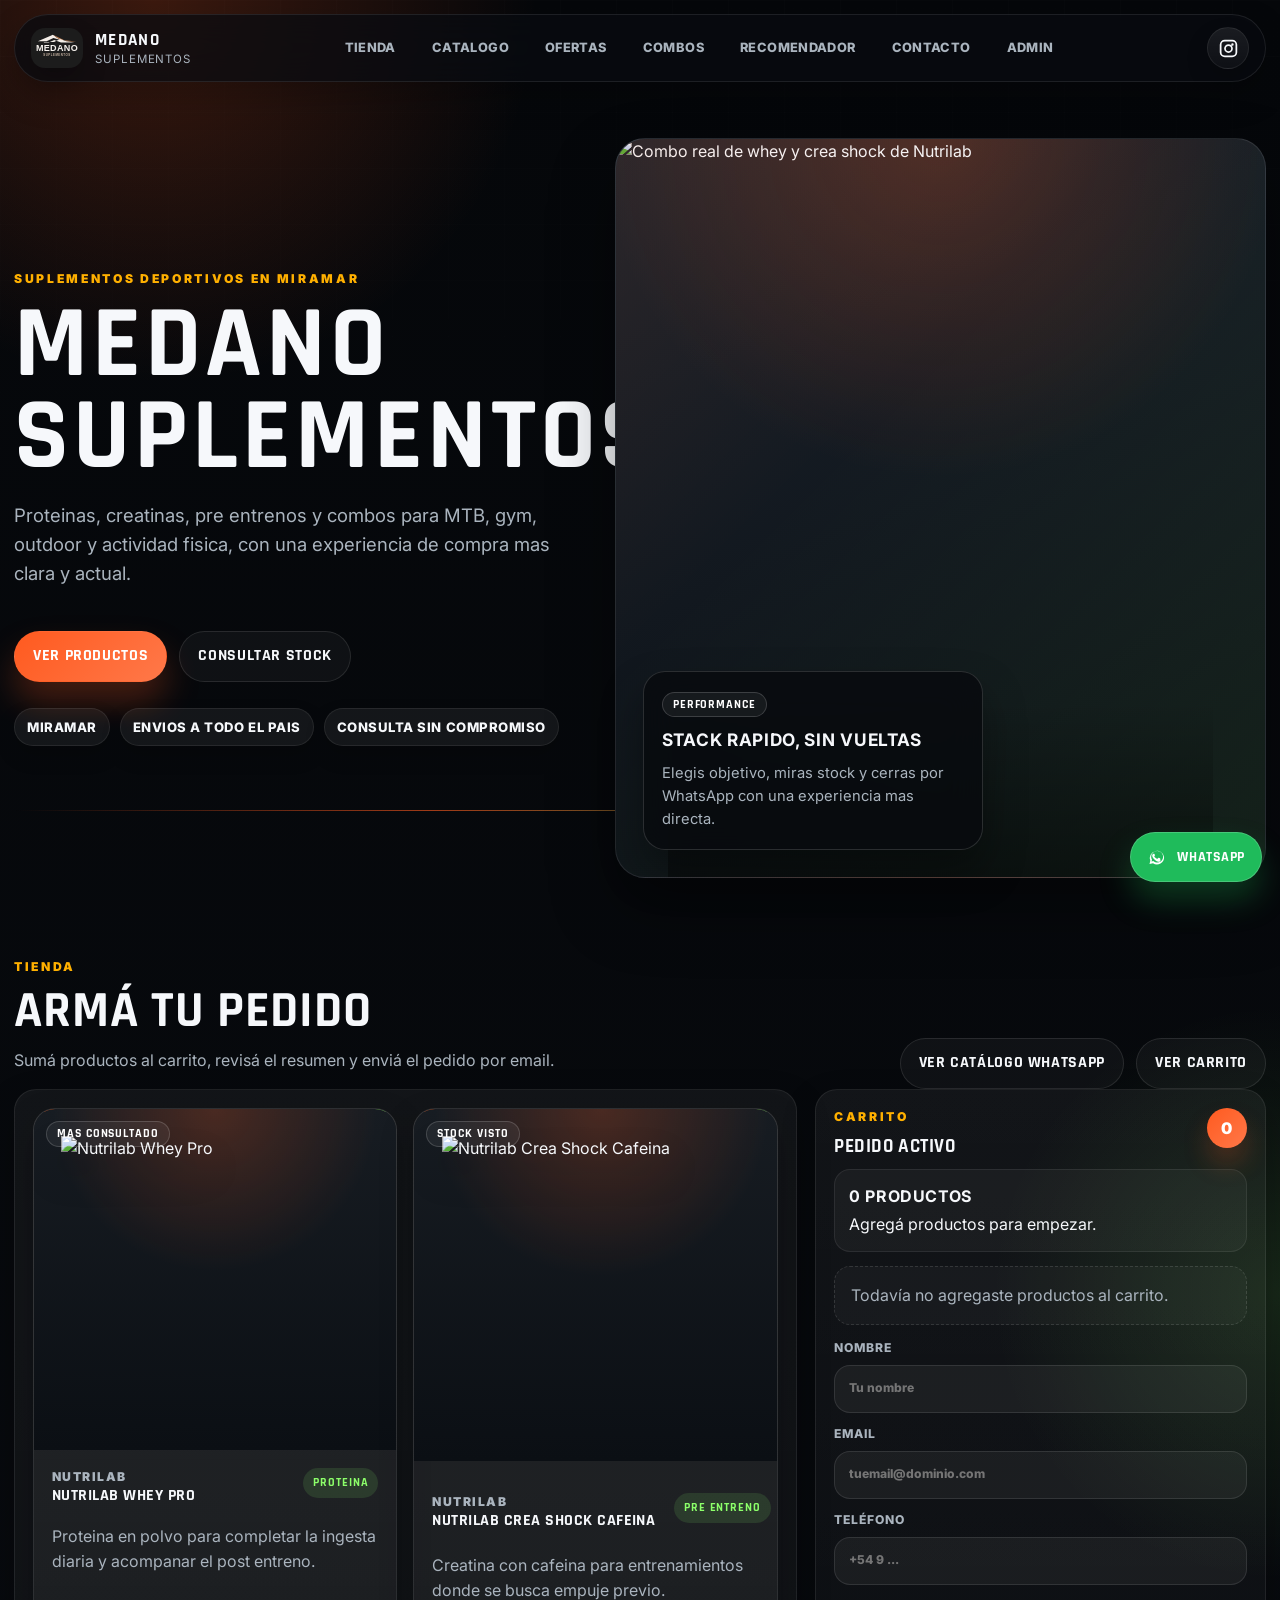
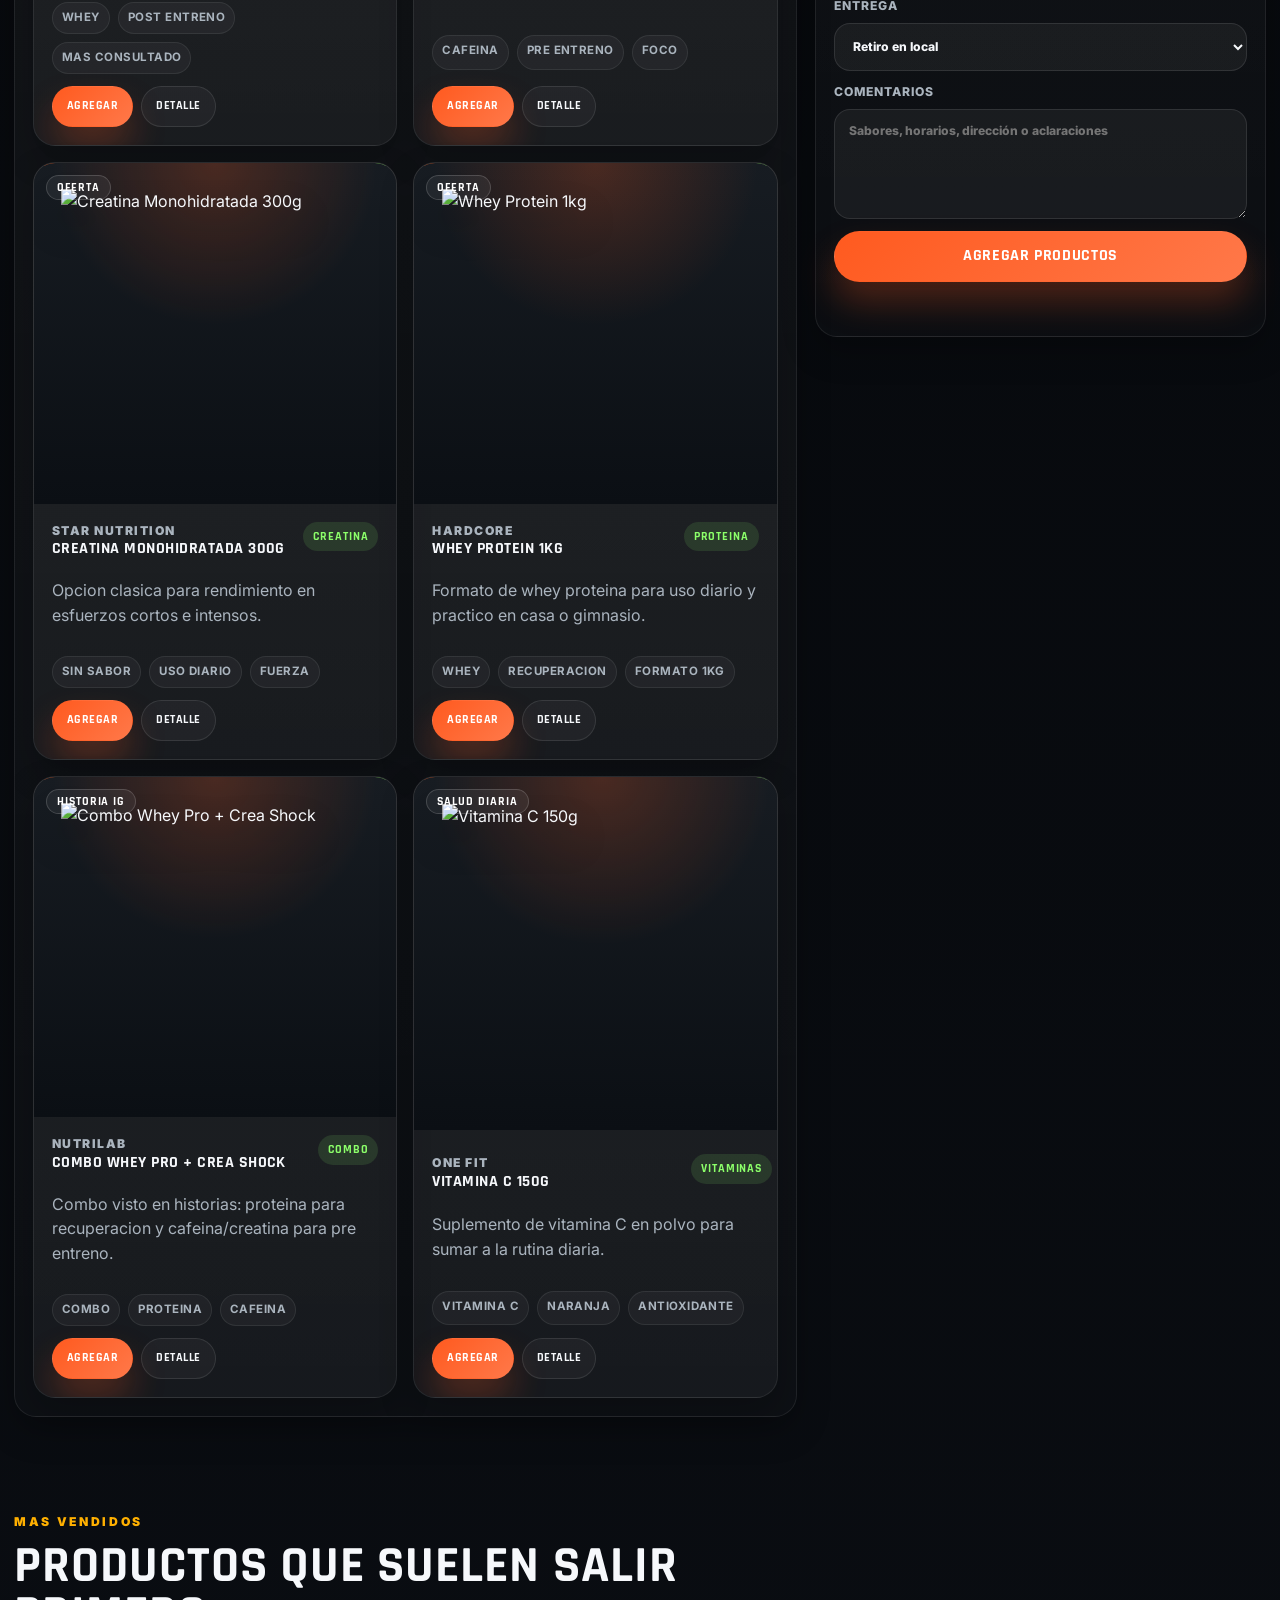
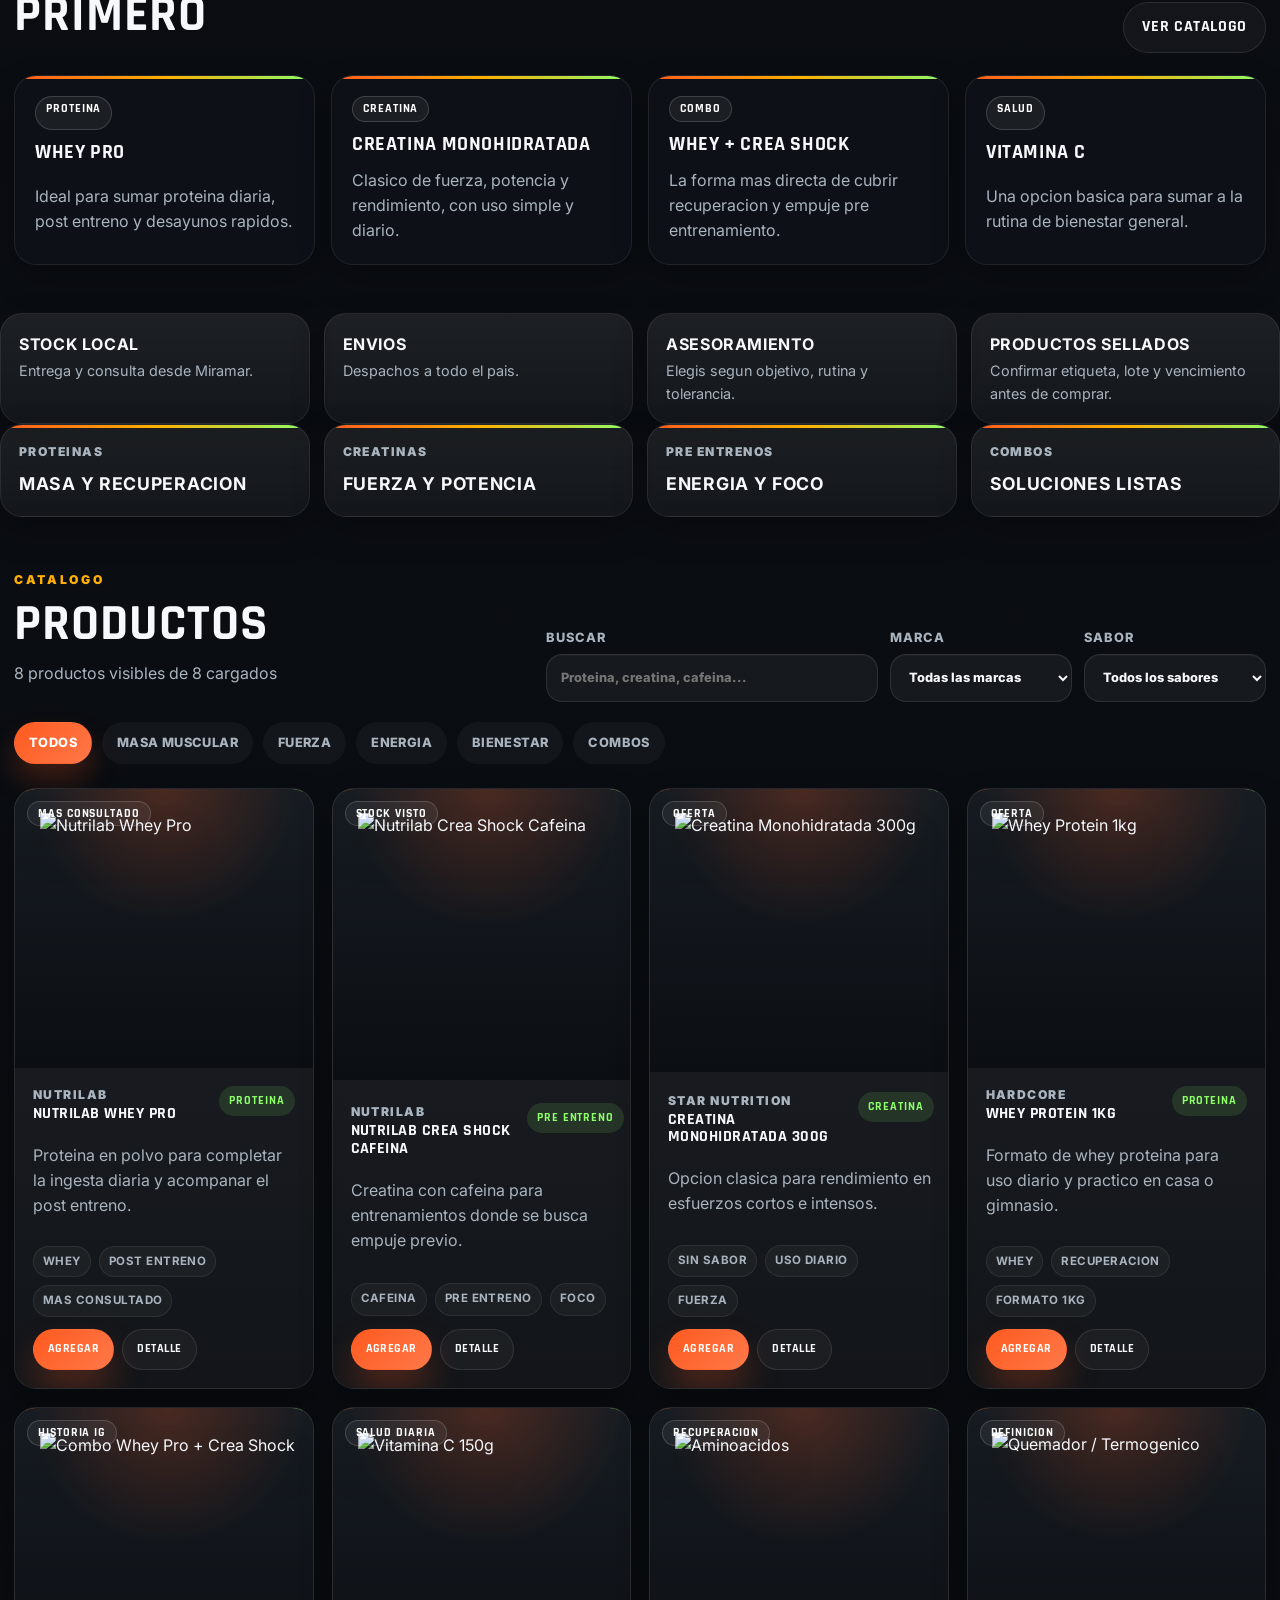
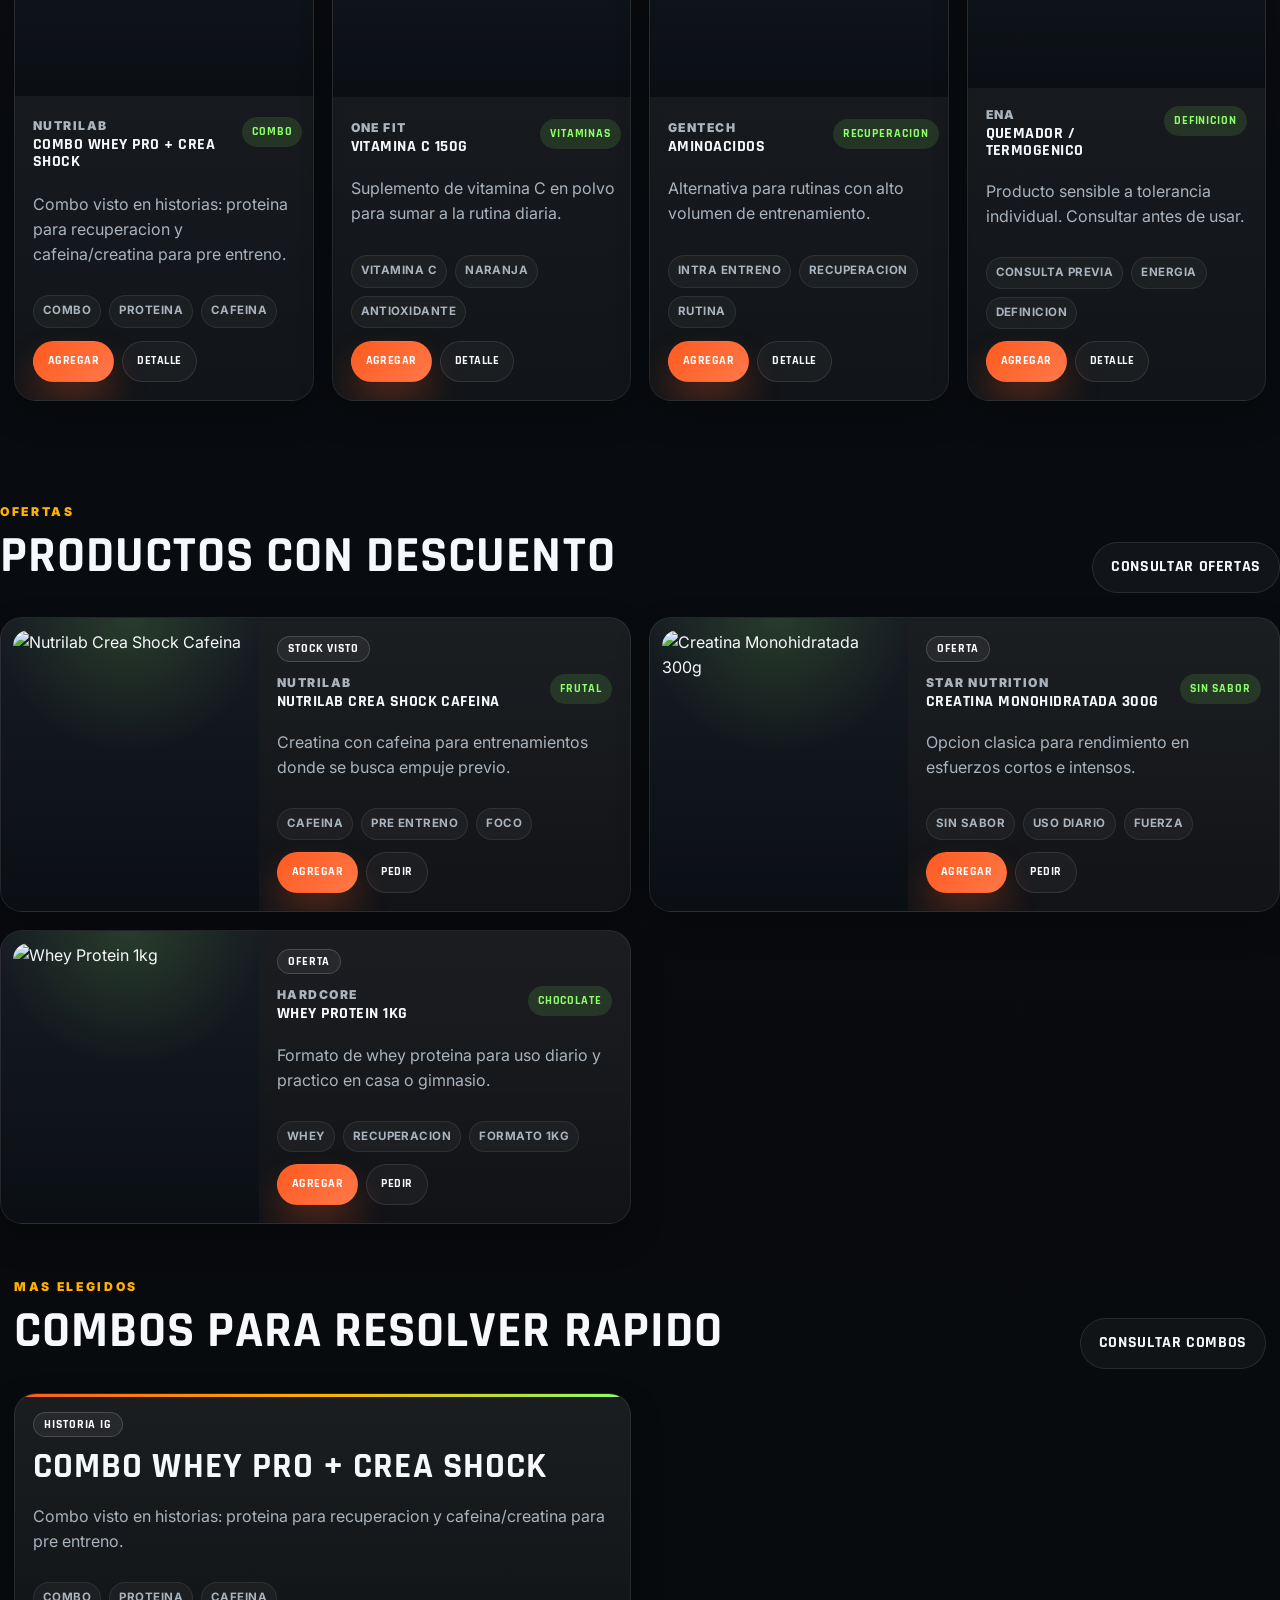
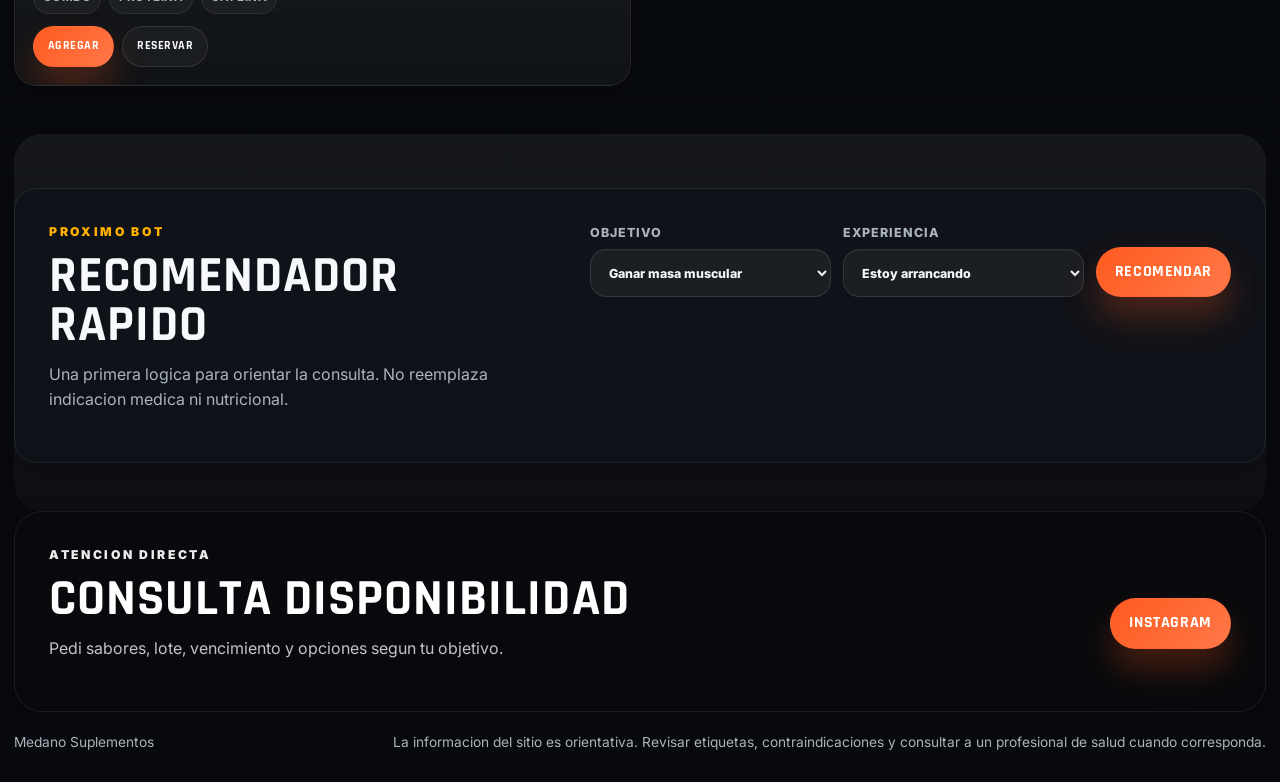
==== commit ba5e5771: "Add admin login and catalog management" ====
--- a/index.html
+++ b/index.html
@@ -30,6 +30,7 @@
         <a href="#combos">Combos</a>
         <a href="#recomendador">Recomendador</a>
         <a href="#contacto">Contacto</a>
+        <a href="/login">Admin</a>
       </nav>
       <a class="icon-button" href="https://www.instagram.com/medanosuplementos/" target="_blank" rel="noreferrer" aria-label="Instagram">
         <svg aria-hidden="true" viewBox="0 0 24 24"><path d="M7.8 2h8.4A5.8 5.8 0 0 1 22 7.8v8.4a5.8 5.8 0 0 1-5.8 5.8H7.8A5.8 5.8 0 0 1 2 16.2V7.8A5.8 5.8 0 0 1 7.8 2Zm0 2A3.8 3.8 0 0 0 4 7.8v8.4A3.8 3.8 0 0 0 7.8 20h8.4a3.8 3.8 0 0 0 3.8-3.8V7.8A3.8 3.8 0 0 0 16.2 4H7.8Zm8.7 2.1a1.4 1.4 0 1 1 0 2.8 1.4 1.4 0 0 1 0-2.8ZM12 7a5 5 0 1 1 0 10 5 5 0 0 1 0-10Zm0 2a3 3 0 1 0 0 6 3 3 0 0 0 0-6Z"/></svg>
--- a/styles.css
+++ b/styles.css
@@ -1180,6 +1180,268 @@
   font-size: 0.86rem;
 }
 
+.auth-page,
+.admin-page {
+  min-height: 100vh;
+}
+
+.auth-page {
+  display: grid;
+  place-items: center;
+  padding: 24px;
+}
+
+.auth-shell {
+  width: min(560px, 100%);
+}
+
+.auth-panel,
+.admin-card,
+.admin-hero {
+  border: 1px solid rgba(255, 255, 255, 0.08);
+  border-radius: var(--radius-xl);
+  background: rgba(10, 13, 18, 0.9);
+  box-shadow: var(--shadow-soft);
+}
+
+.auth-panel {
+  display: grid;
+  gap: 22px;
+  padding: clamp(24px, 5vw, 36px);
+}
+
+.auth-brand {
+  display: inline-flex;
+  align-items: center;
+  gap: 14px;
+}
+
+.auth-brand img {
+  width: 60px;
+  height: 46px;
+  border-radius: 16px;
+}
+
+.auth-brand span,
+.auth-brand strong {
+  display: block;
+  font-family: "Rajdhani", "Inter", ui-sans-serif, system-ui, sans-serif;
+  text-transform: uppercase;
+  letter-spacing: 0.12em;
+}
+
+.auth-brand strong {
+  color: var(--brand-2);
+}
+
+.auth-form {
+  display: grid;
+  gap: 14px;
+}
+
+.auth-form label {
+  display: grid;
+  gap: 8px;
+  color: var(--muted);
+  font-size: 0.82rem;
+  font-weight: 800;
+  letter-spacing: 0.08em;
+  text-transform: uppercase;
+}
+
+.auth-form input,
+.admin-card textarea {
+  width: 100%;
+  border: 1px solid rgba(255, 255, 255, 0.1);
+  border-radius: 16px;
+  background: rgba(255, 255, 255, 0.05);
+  color: var(--text);
+  padding: 14px 16px;
+  box-shadow: inset 0 1px 0 rgba(255, 255, 255, 0.04);
+}
+
+.auth-form input {
+  min-height: 50px;
+}
+
+.auth-status,
+.admin-status {
+  min-height: 24px;
+  margin: 0;
+  color: var(--muted);
+}
+
+.auth-status.is-error,
+.admin-status.is-error {
+  color: #ff8c80;
+}
+
+.auth-status.is-success,
+.admin-status.is-success {
+  color: #8cff6a;
+}
+
+.auth-back {
+  justify-content: center;
+}
+
+.admin-page {
+  padding: 24px;
+}
+
+.admin-topbar,
+.admin-shell {
+  width: min(calc(100% - 0px), 1440px);
+  margin: 0 auto;
+}
+
+.admin-topbar {
+  display: flex;
+  align-items: center;
+  justify-content: space-between;
+  gap: 16px;
+  margin-bottom: 18px;
+}
+
+.admin-actions {
+  display: flex;
+  align-items: center;
+  gap: 10px;
+}
+
+.admin-shell {
+  display: grid;
+  gap: 18px;
+}
+
+.admin-hero {
+  display: flex;
+  align-items: end;
+  justify-content: space-between;
+  gap: 18px;
+  padding: clamp(22px, 4vw, 32px);
+}
+
+.admin-stats {
+  display: grid;
+  grid-template-columns: repeat(3, minmax(120px, 1fr));
+  gap: 12px;
+}
+
+.admin-stats article {
+  min-width: 140px;
+  padding: 16px;
+  border-radius: 18px;
+  background: rgba(255, 255, 255, 0.05);
+}
+
+.admin-stats strong {
+  display: block;
+  font-family: "Rajdhani", "Inter", ui-sans-serif, system-ui, sans-serif;
+  font-size: 2rem;
+  line-height: 1;
+}
+
+.admin-stats span {
+  color: var(--muted);
+  font-size: 0.82rem;
+  letter-spacing: 0.08em;
+  text-transform: uppercase;
+}
+
+.admin-grid {
+  display: grid;
+  grid-template-columns: minmax(0, 1.2fr) minmax(340px, 0.8fr);
+  gap: 18px;
+}
+
+.admin-card {
+  display: grid;
+  gap: 16px;
+  padding: clamp(18px, 3vw, 28px);
+}
+
+.admin-card textarea {
+  min-height: 560px;
+  resize: vertical;
+  font-family: "SFMono-Regular", Consolas, "Liberation Mono", monospace;
+  font-size: 0.86rem;
+  line-height: 1.6;
+}
+
+.admin-card code {
+  color: var(--brand-2);
+}
+
+.admin-card-actions {
+  display: flex;
+  align-items: center;
+  gap: 10px;
+  flex-wrap: wrap;
+}
+
+.orders-list {
+  display: grid;
+  gap: 12px;
+  max-height: 760px;
+  overflow: auto;
+  padding-right: 4px;
+}
+
+.order-card {
+  display: grid;
+  gap: 10px;
+  padding: 16px;
+  border-radius: 18px;
+  background: rgba(255, 255, 255, 0.05);
+  border: 1px solid rgba(255, 255, 255, 0.08);
+}
+
+.order-card p,
+.order-card ul {
+  margin-bottom: 0;
+}
+
+.order-card ul {
+  padding-left: 18px;
+  color: var(--muted);
+}
+
+.order-card-head {
+  display: flex;
+  align-items: start;
+  justify-content: space-between;
+  gap: 10px;
+}
+
+.order-card-head span {
+  display: block;
+  color: var(--muted);
+  font-size: 0.84rem;
+}
+
+.order-pill {
+  display: inline-flex;
+  align-items: center;
+  justify-content: center;
+  min-height: 32px;
+  padding: 0 10px;
+  border-radius: 999px;
+  background: rgba(140, 255, 106, 0.12);
+  color: var(--brand-3);
+  font-size: 0.74rem;
+  font-weight: 900;
+  letter-spacing: 0.08em;
+  text-transform: uppercase;
+}
+
+.empty-state {
+  padding: 18px;
+  border-radius: 18px;
+  background: rgba(255, 255, 255, 0.04);
+  color: var(--muted);
+}
+
 .product-dialog {
   width: min(1040px, calc(100vw - 28px));
   max-height: min(860px, calc(100vh - 28px));
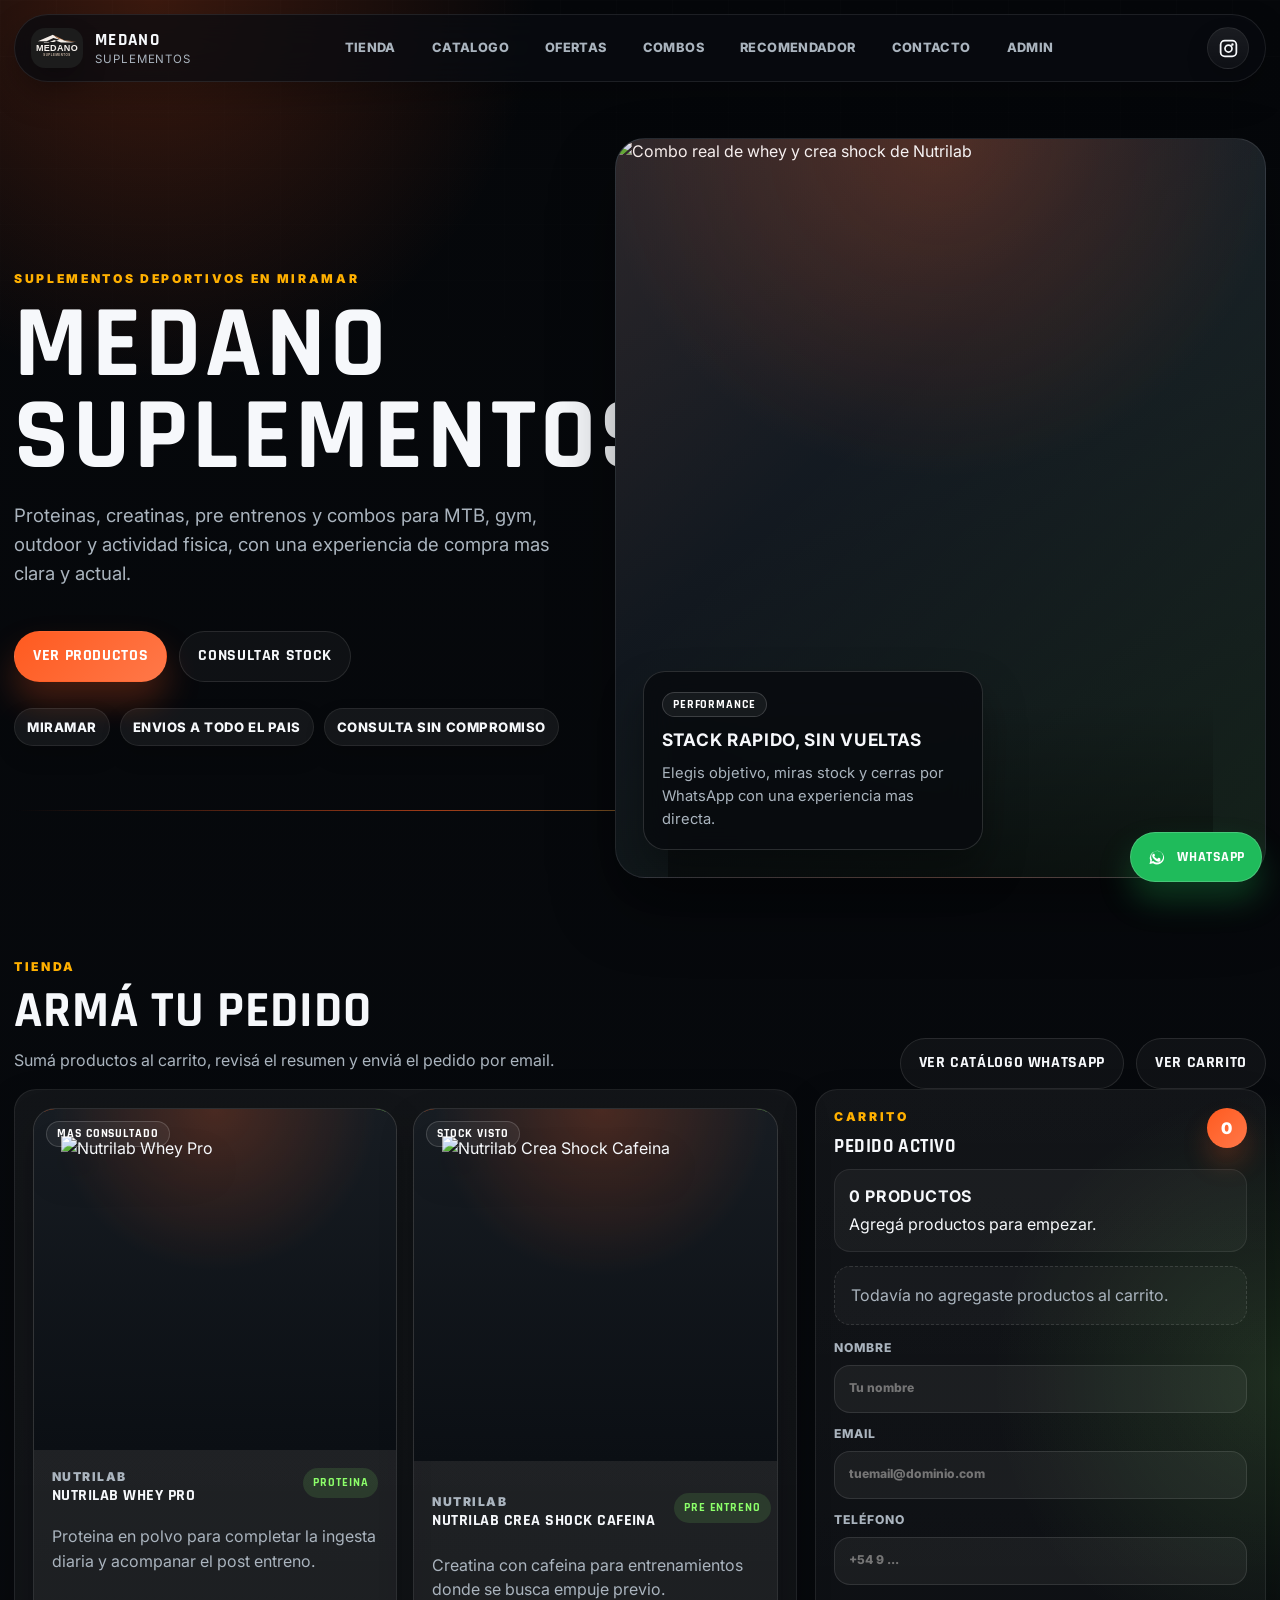
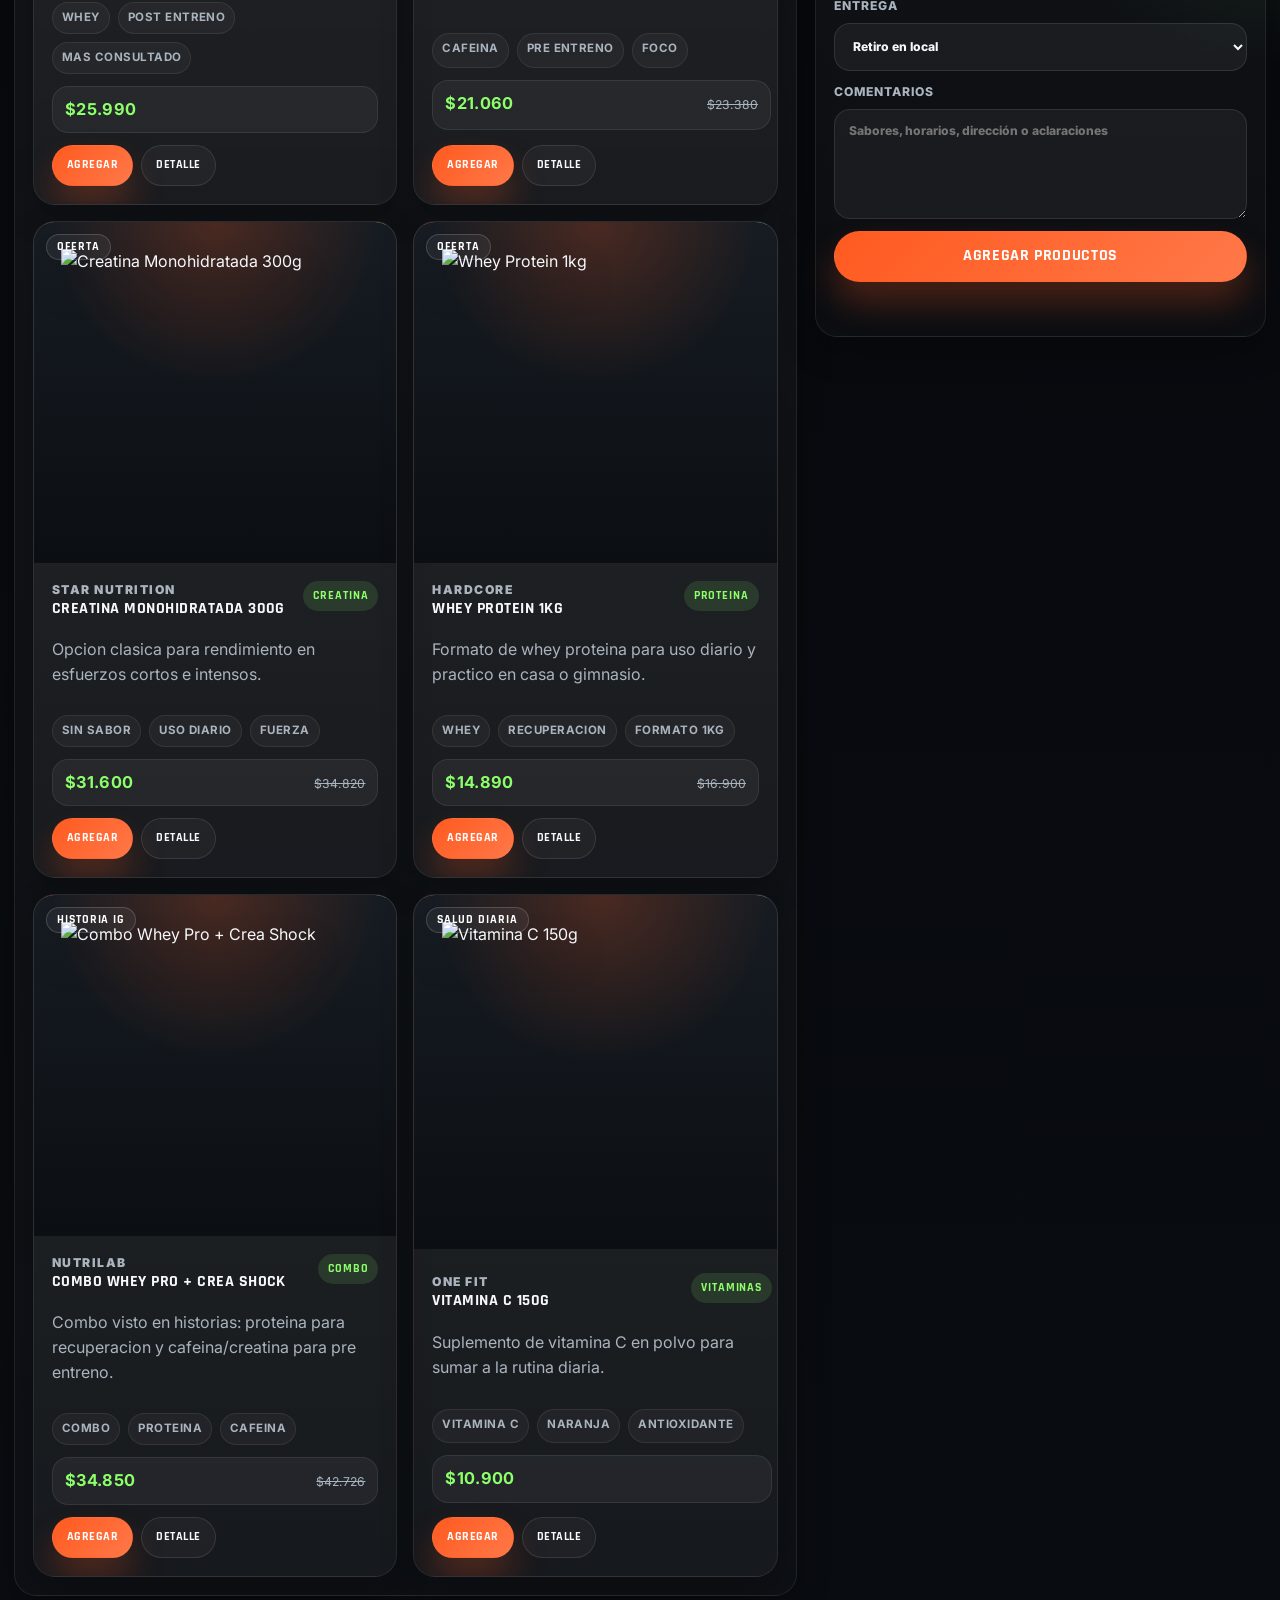
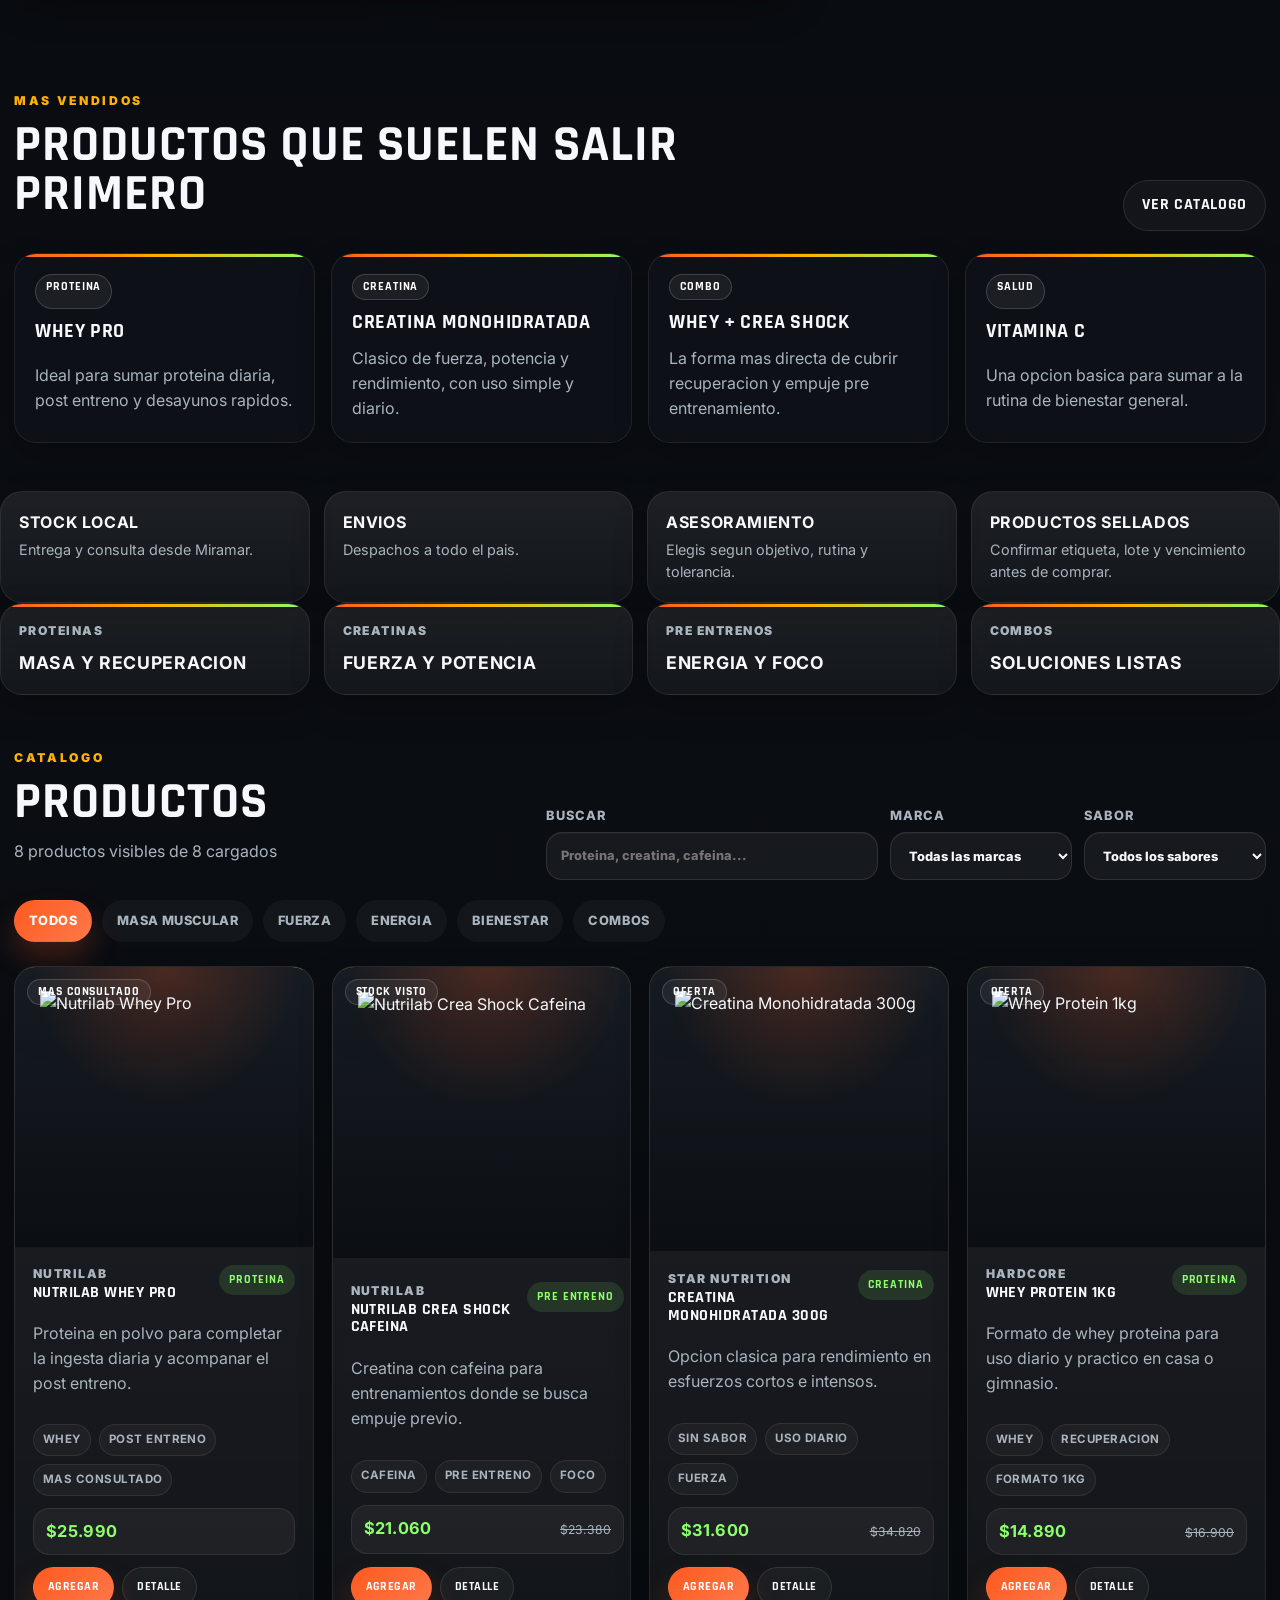
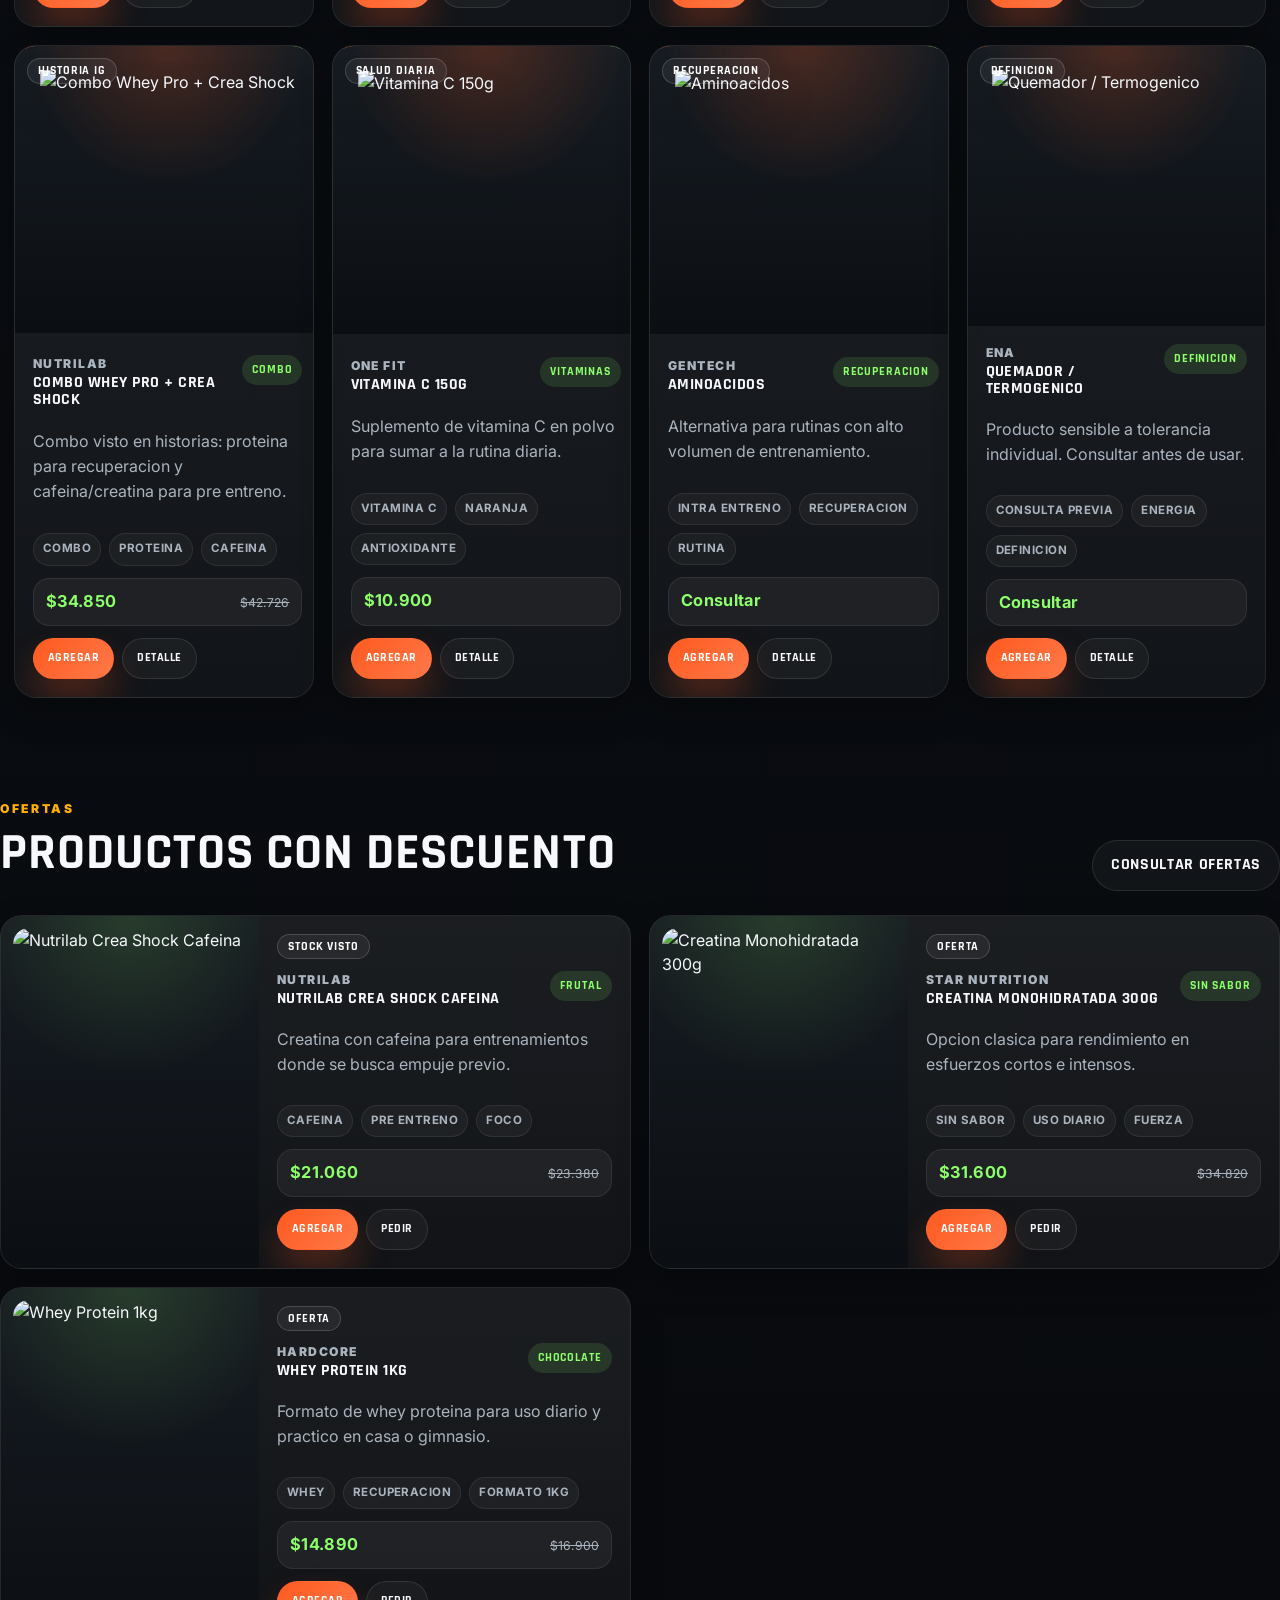
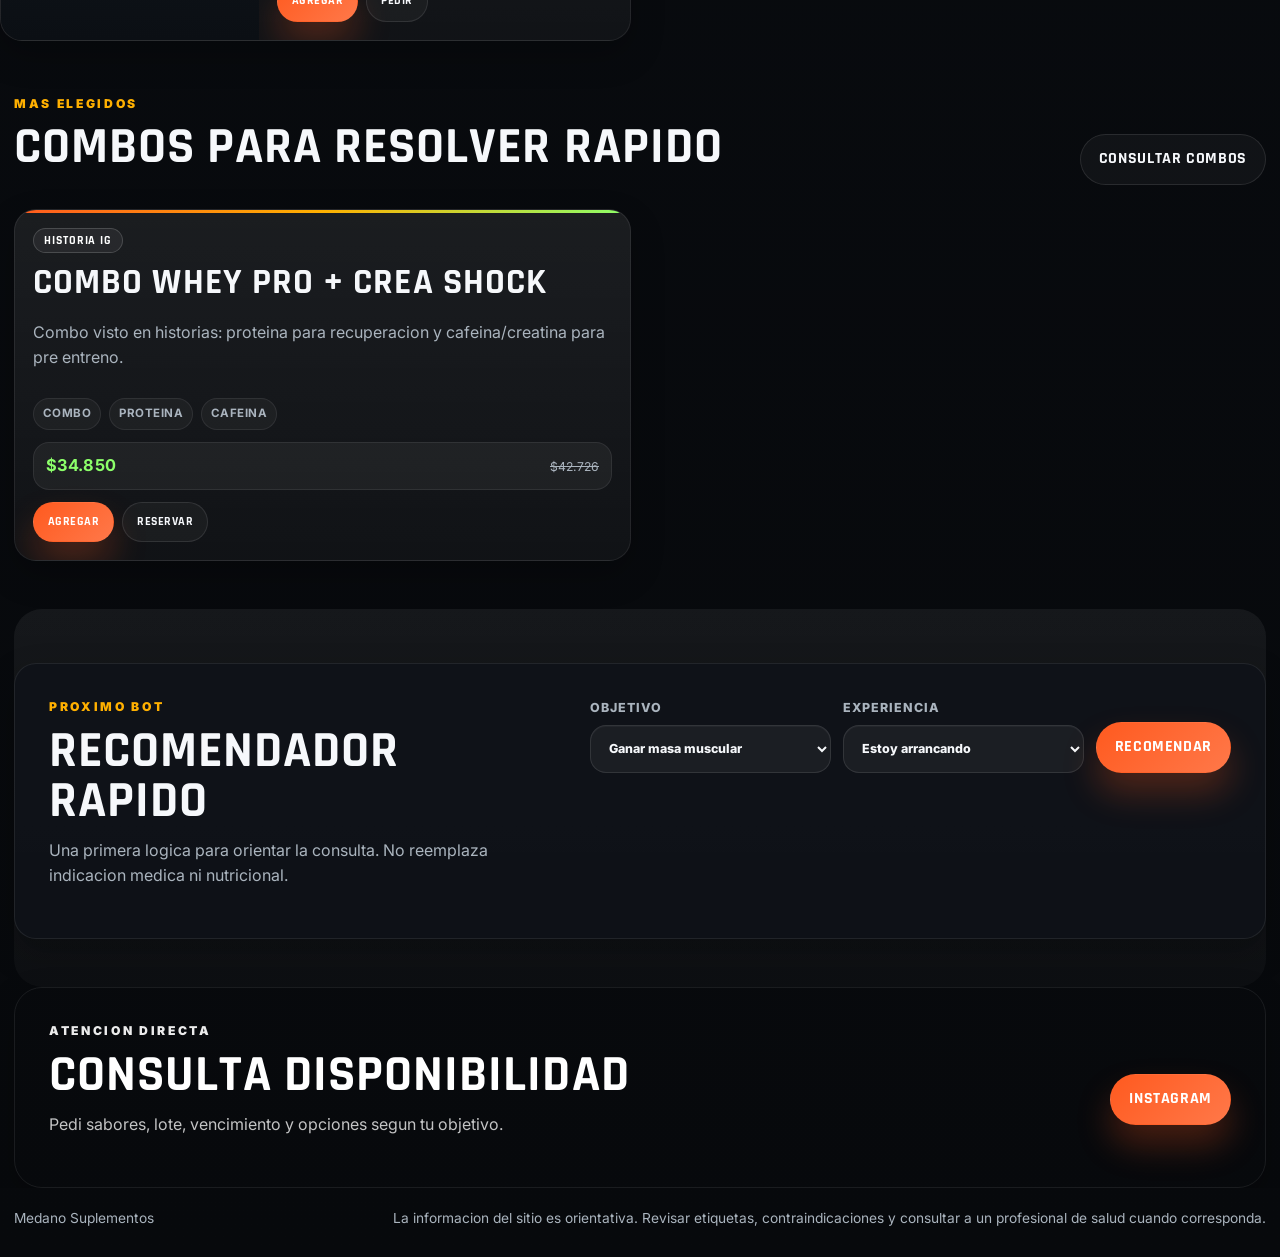
==== commit f24583dd: "Improve admin contrast and public price toggle" ====
--- a/index.html
+++ b/index.html
@@ -342,6 +342,10 @@
               <span>Sabores</span>
               <strong id="dialogFlavors"></strong>
             </div>
+            <div id="dialogPriceBlock">
+              <span>Precio</span>
+              <strong id="dialogPrice"></strong>
+            </div>
           </div>
           <div class="dialog-blocks">
             <section>
--- a/styles.css
+++ b/styles.css
@@ -1349,10 +1349,56 @@
   text-transform: uppercase;
 }
 
-.admin-grid {
-  display: grid;
-  grid-template-columns: minmax(0, 1.2fr) minmax(340px, 0.8fr);
+.admin-tabs {
+  display: inline-flex;
+  flex-wrap: wrap;
+  gap: 10px;
+  padding: 10px;
+  border: 1px solid rgba(255, 255, 255, 0.08);
+  border-radius: 24px;
+  background: rgba(10, 13, 18, 0.88);
+  box-shadow: var(--shadow-soft);
+}
+
+.admin-tab {
+  min-height: 48px;
+  border: 1px solid rgba(255, 255, 255, 0.1);
+  border-radius: 999px;
+  background: rgba(255, 255, 255, 0.04);
+  color: var(--muted);
+  padding: 12px 18px;
+  font-family: "Rajdhani", "Inter", ui-sans-serif, system-ui, sans-serif;
+  font-weight: 900;
+  letter-spacing: 0.08em;
+  text-transform: uppercase;
+  transition:
+    transform 160ms ease,
+    background 160ms ease,
+    border-color 160ms ease,
+    color 160ms ease,
+    box-shadow 160ms ease;
+}
+
+.admin-tab:hover {
+  transform: translateY(-1px);
+  border-color: rgba(255, 255, 255, 0.16);
+  color: var(--text);
+}
+
+.admin-tab.is-active {
+  border-color: transparent;
+  background: linear-gradient(135deg, var(--brand), #ff7849);
+  color: #ffffff;
+  box-shadow: 0 16px 28px rgba(255, 90, 31, 0.24);
+}
+
+.admin-panels {
+  display: grid;
   gap: 18px;
+}
+
+.admin-panel {
+  width: 100%;
 }
 
 .admin-card {
@@ -1361,9 +1407,286 @@
   padding: clamp(18px, 3vw, 28px);
 }
 
-.admin-card textarea {
-  min-height: 560px;
+.catalog-manager {
+  display: grid;
+  grid-template-columns: minmax(290px, 0.78fr) minmax(0, 1.22fr);
+  grid-template-rows: auto auto;
+  gap: 16px;
+  align-items: start;
+}
+
+.catalog-list {
+  grid-column: 1;
+  grid-row: 1;
+  display: grid;
+  gap: 10px;
+  max-height: 900px;
+  overflow: auto;
+  padding-right: 4px;
+}
+
+#catalogCountStatus {
+  grid-column: 1 / -1;
+  grid-row: 2;
+  margin-top: -4px;
+}
+
+.catalog-item {
+  width: 100%;
+  text-align: left;
+  border: 1px solid rgba(255, 255, 255, 0.08);
+  border-radius: 18px;
+  background: rgba(255, 255, 255, 0.05);
+  color: var(--text);
+  padding: 14px;
+  cursor: pointer;
+  transition:
+    transform 160ms ease,
+    border-color 160ms ease,
+    background 160ms ease;
+}
+
+.catalog-item:hover,
+.catalog-item.is-active {
+  border-color: rgba(255, 90, 31, 0.5);
+  background: rgba(255, 90, 31, 0.08);
+  transform: translateY(-1px);
+}
+
+.catalog-item-top {
+  display: flex;
+  align-items: start;
+  justify-content: space-between;
+  gap: 12px;
+}
+
+.catalog-item-top strong,
+.catalog-item-top span,
+.catalog-item-top small {
+  display: block;
+}
+
+.catalog-item-top strong {
+  margin-bottom: 3px;
+  font-size: 0.95rem;
+}
+
+.catalog-item-top span,
+.catalog-item-top small {
+  color: var(--muted);
+  font-size: 0.78rem;
+}
+
+.catalog-item-meta {
+  display: flex;
+  flex-wrap: wrap;
+  gap: 8px;
+  margin-top: 12px;
+}
+
+.catalog-item-meta span,
+.catalog-item-meta strong {
+  border-radius: 999px;
+  padding: 5px 9px;
+  background: rgba(255, 255, 255, 0.06);
+  color: var(--muted);
+  font-size: 0.72rem;
+  font-weight: 800;
+}
+
+.catalog-item-meta strong {
+  color: var(--brand-3);
+}
+
+.product-form {
+  grid-column: 2;
+  grid-row: 1;
+  display: grid;
+  gap: 12px;
+  align-content: start;
+  min-width: 0;
+}
+
+.product-form-head {
+  align-items: start;
+}
+
+.product-form label {
+  display: grid;
+  gap: 8px;
+  color: var(--muted);
+  font-size: 0.82rem;
+  font-weight: 800;
+  letter-spacing: 0.08em;
+  text-transform: uppercase;
+}
+
+.product-form input,
+.product-form select,
+.product-form textarea {
+  width: 100%;
+  border: 1px solid rgba(255, 255, 255, 0.18);
+  border-radius: 16px;
+  background: rgba(255, 255, 255, 0.09);
+  color: var(--text);
+  padding: 14px 16px;
+  box-shadow:
+    inset 0 1px 0 rgba(255, 255, 255, 0.06),
+    0 0 0 1px rgba(0, 0, 0, 0.12);
+}
+
+.product-form textarea {
   resize: vertical;
+  min-height: 96px;
+}
+
+.product-form input::placeholder,
+.product-form textarea::placeholder {
+  color: rgba(246, 248, 251, 0.42);
+}
+
+.product-form input:focus,
+.product-form select:focus,
+.product-form textarea:focus,
+.admin-search input:focus {
+  outline: none;
+  border-color: rgba(255, 176, 0, 0.7);
+  box-shadow:
+    0 0 0 3px rgba(255, 176, 0, 0.14),
+    inset 0 1px 0 rgba(255, 255, 255, 0.08);
+}
+
+.toggle-field {
+  display: flex;
+  align-items: center;
+  gap: 12px;
+  padding: 14px 16px;
+  border: 1px solid rgba(255, 255, 255, 0.12);
+  border-radius: 18px;
+  background: rgba(255, 255, 255, 0.05);
+}
+
+.toggle-field input[type="checkbox"] {
+  width: 20px;
+  height: 20px;
+  flex: 0 0 auto;
+  accent-color: var(--brand);
+}
+
+.toggle-field span {
+  display: grid;
+  gap: 3px;
+  text-transform: none;
+  letter-spacing: 0;
+}
+
+.toggle-field small {
+  color: var(--muted);
+  font-size: 0.74rem;
+  line-height: 1.35;
+  font-weight: 600;
+}
+
+.catalog-price-state {
+  display: inline-flex;
+  min-height: 26px;
+  align-items: center;
+  border-radius: 999px;
+  padding: 0 9px;
+  background: rgba(255, 255, 255, 0.06);
+  color: var(--muted);
+  font-size: 0.68rem;
+  font-weight: 900;
+  letter-spacing: 0.08em;
+  text-transform: uppercase;
+}
+
+.catalog-price-state.is-public {
+  background: rgba(140, 255, 106, 0.12);
+  color: var(--brand-3);
+}
+
+.card-price {
+  display: flex;
+  align-items: baseline;
+  justify-content: space-between;
+  gap: 10px;
+  border: 1px solid rgba(255, 255, 255, 0.08);
+  border-radius: 16px;
+  background: rgba(255, 255, 255, 0.05);
+  padding: 10px 12px;
+}
+
+.card-price strong {
+  color: var(--brand-3);
+  font-size: 1.02rem;
+  letter-spacing: 0.02em;
+}
+
+.card-price span {
+  color: var(--muted);
+  font-size: 0.76rem;
+  text-decoration: line-through;
+}
+
+.product-form-grid {
+  display: grid;
+  grid-template-columns: repeat(2, minmax(0, 1fr));
+  gap: 12px;
+}
+
+.image-upload {
+  display: grid;
+  grid-template-columns: minmax(0, 1fr) auto;
+  gap: 12px;
+  align-items: end;
+  padding: 14px;
+  border: 1px dashed rgba(255, 255, 255, 0.12);
+  border-radius: 18px;
+  background: rgba(255, 255, 255, 0.03);
+}
+
+.image-upload-hint {
+  margin: 8px 0 0;
+}
+
+.image-upload input[type="file"] {
+  padding: 12px;
+}
+
+.image-preview {
+  display: grid;
+  gap: 10px;
+  padding: 14px;
+  border-radius: 18px;
+  border: 1px solid rgba(255, 255, 255, 0.08);
+  background: rgba(255, 255, 255, 0.04);
+}
+
+.image-preview span {
+  color: var(--muted);
+  font-size: 0.78rem;
+  font-weight: 800;
+  letter-spacing: 0.08em;
+  text-transform: uppercase;
+}
+
+.image-preview img {
+  width: 100%;
+  min-height: 220px;
+  border-radius: 16px;
+  object-fit: contain;
+  background:
+    radial-gradient(circle at top, rgba(255, 90, 31, 0.16), transparent 46%),
+    rgba(0, 0, 0, 0.18);
+  display: none;
+}
+
+.image-preview.has-image img {
+  display: block;
+}
+
+.product-form textarea {
   font-family: "SFMono-Regular", Consolas, "Liberation Mono", monospace;
   font-size: 0.86rem;
   line-height: 1.6;
@@ -1378,6 +1701,28 @@
   align-items: center;
   gap: 10px;
   flex-wrap: wrap;
+}
+
+.admin-search {
+  display: grid;
+  gap: 6px;
+  min-width: 260px;
+  color: var(--muted);
+  font-size: 0.78rem;
+  font-weight: 800;
+  letter-spacing: 0.08em;
+  text-transform: uppercase;
+}
+
+.admin-search input {
+  width: 100%;
+  min-height: 46px;
+  border: 1px solid rgba(255, 255, 255, 0.1);
+  border-radius: 14px;
+  background: rgba(255, 255, 255, 0.05);
+  color: var(--text);
+  padding: 12px 14px;
+  box-shadow: inset 0 1px 0 rgba(255, 255, 255, 0.04);
 }
 
 .orders-list {
@@ -1588,8 +1933,20 @@
   .store-layout,
   .advisor-panel,
   .offer-card,
-  .product-dialog-panel {
+  .product-dialog-panel,
+  .catalog-manager {
     grid-template-columns: 1fr;
+  }
+
+  .catalog-list,
+  .product-form,
+  #catalogCountStatus {
+    grid-column: auto;
+    grid-row: auto;
+  }
+
+  .admin-tabs {
+    width: 100%;
   }
 
   .hero-visual {
@@ -1603,6 +1960,15 @@
   .advisor-form,
   .recommendation {
     grid-column: auto;
+  }
+
+  .admin-search {
+    min-width: 0;
+    width: 100%;
+  }
+
+  .image-upload {
+    grid-template-columns: 1fr;
   }
 
   .dialog-media {
@@ -1653,6 +2019,10 @@
     grid-template-columns: 1fr;
   }
 
+  .product-form-grid {
+    grid-template-columns: 1fr;
+  }
+
   .product-grid,
   .featured-grid,
   .trust-strip,
@@ -1675,6 +2045,10 @@
     grid-template-columns: 1fr;
   }
 
+  .catalog-list {
+    max-height: 420px;
+  }
+
   .floating-whatsapp {
     right: 14px;
     bottom: 14px;
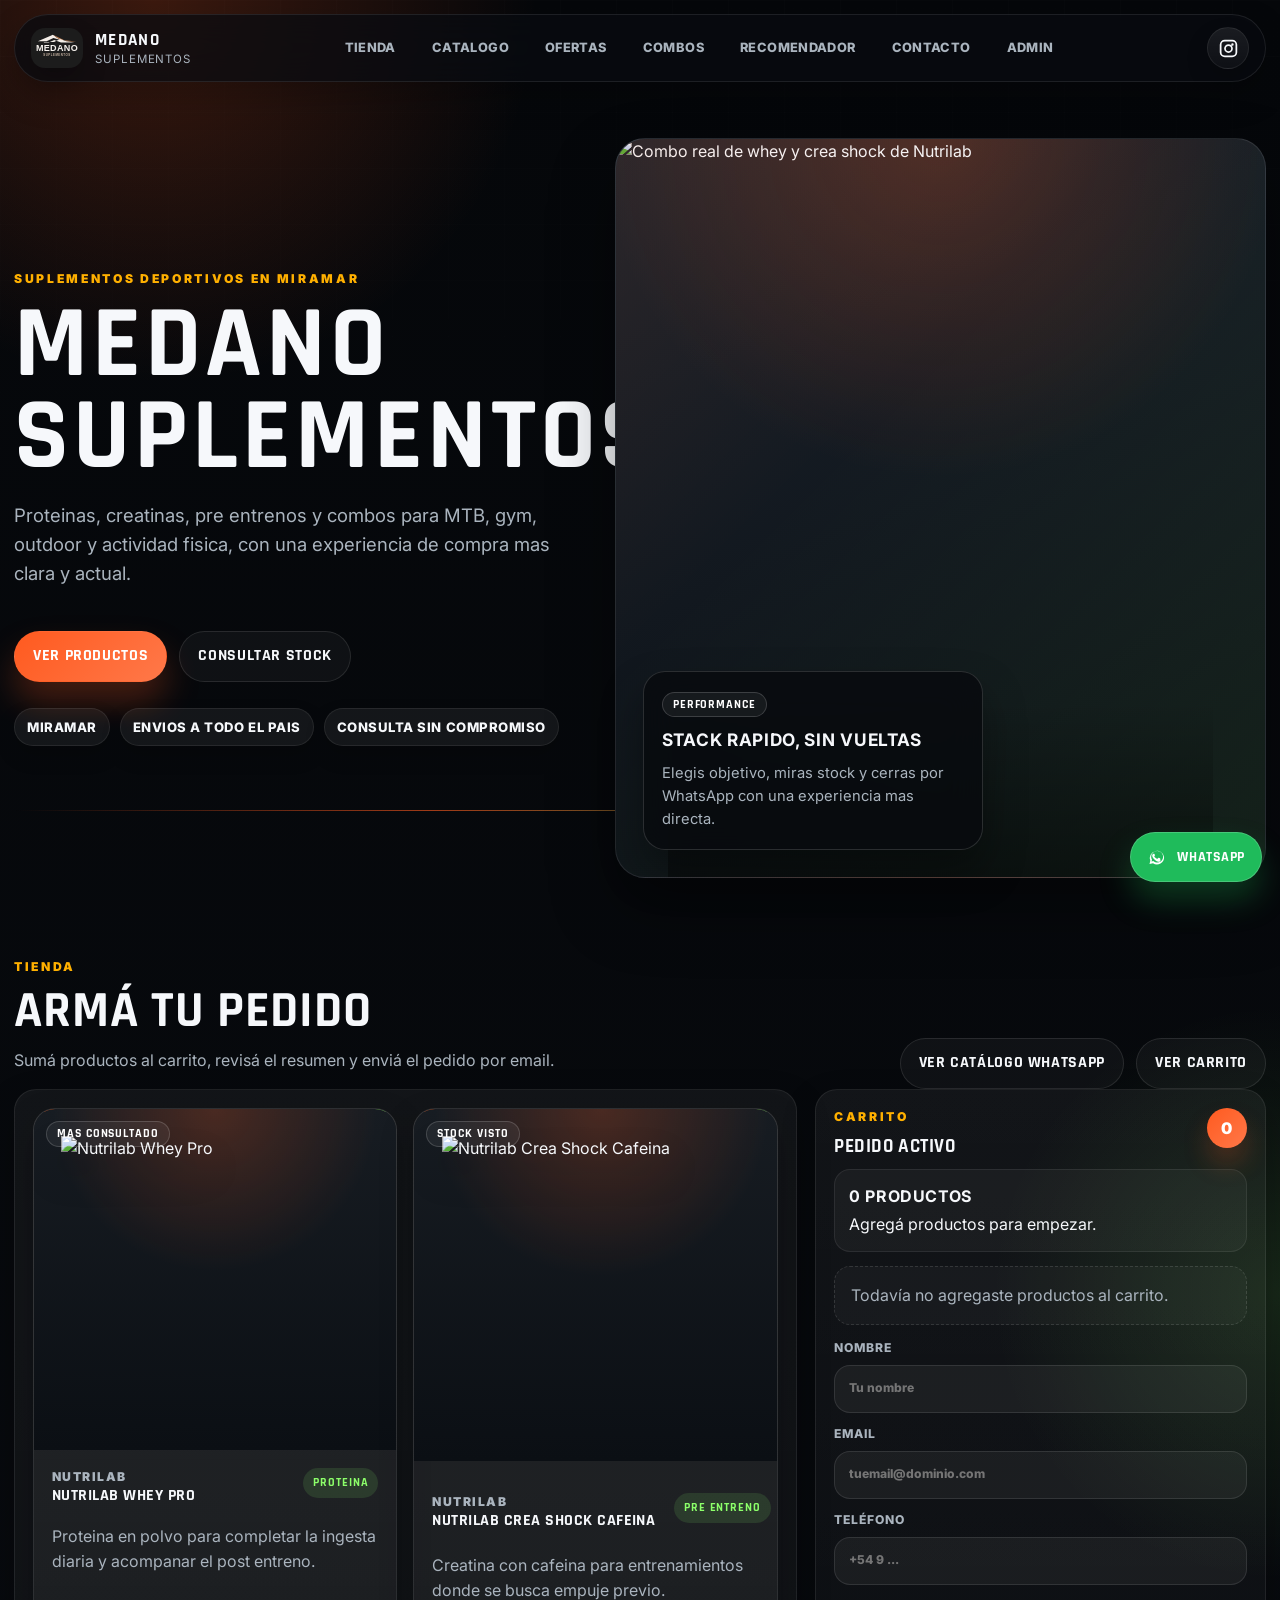
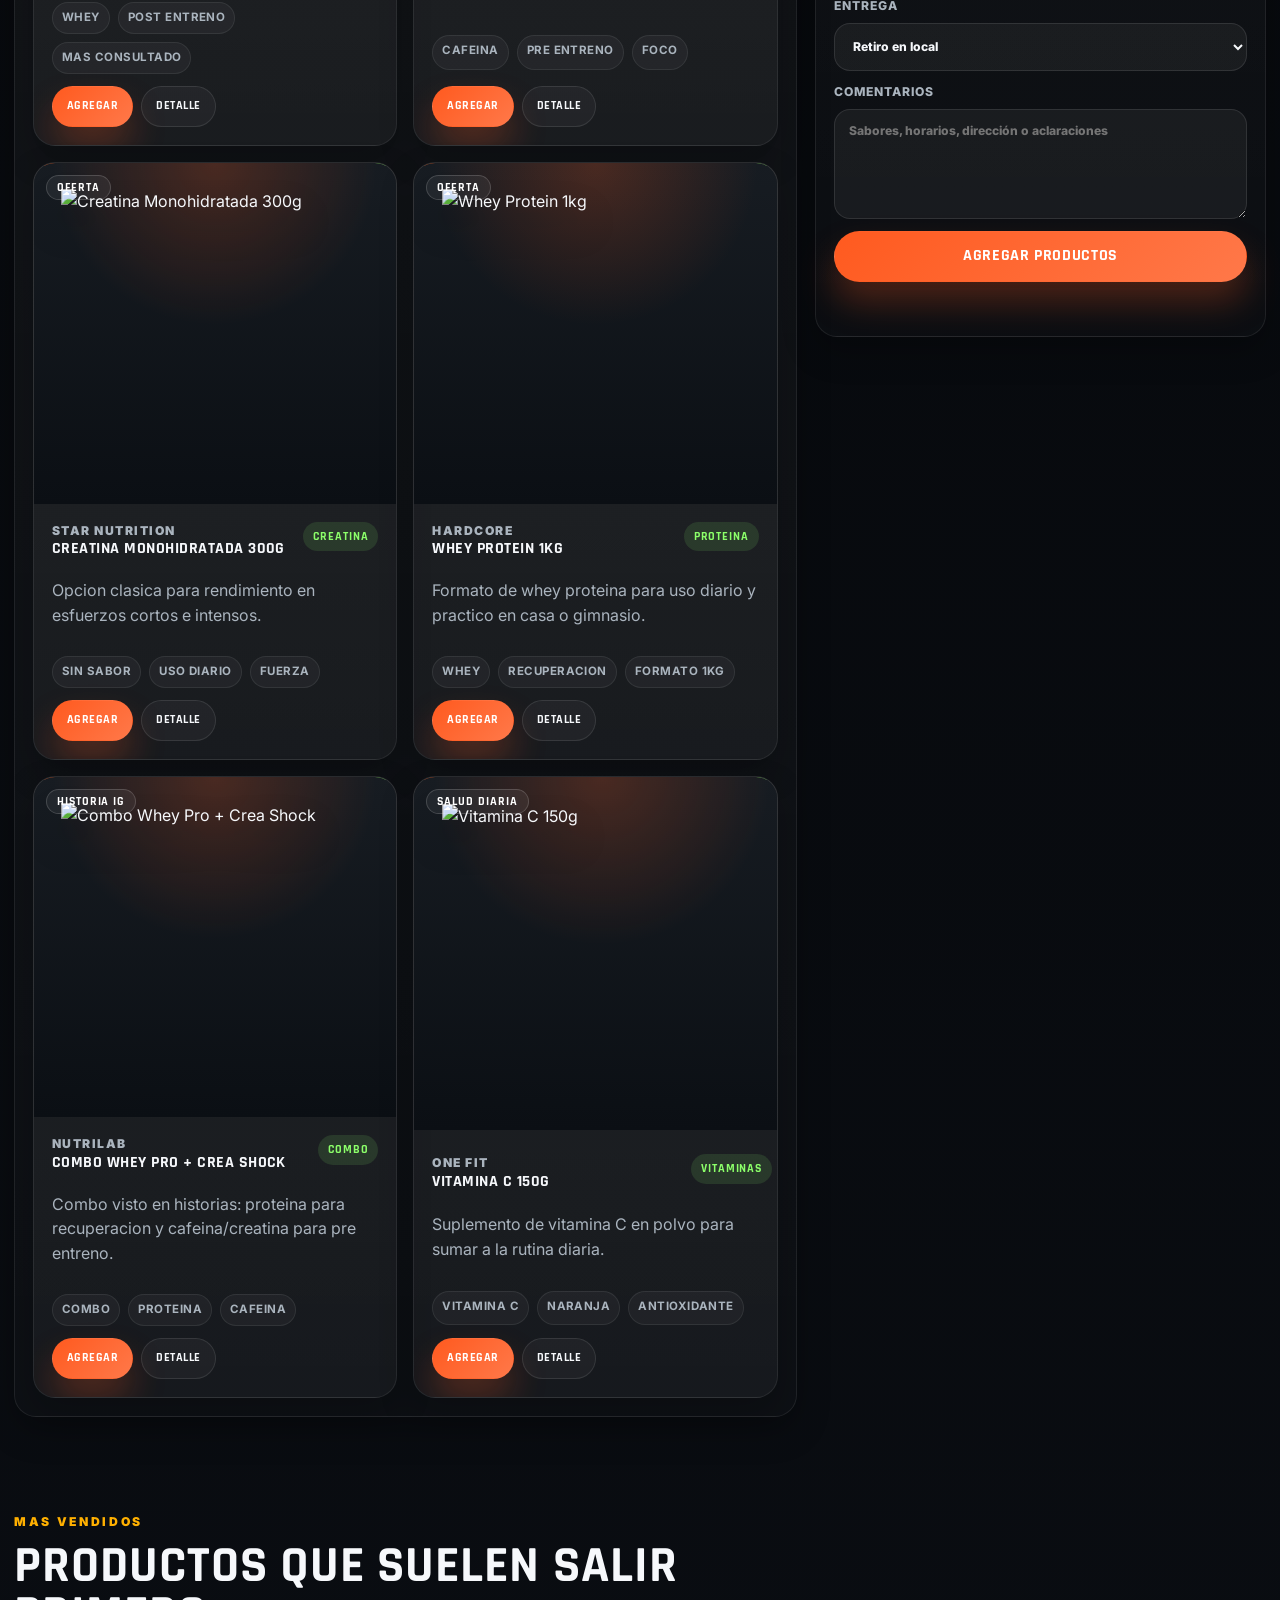
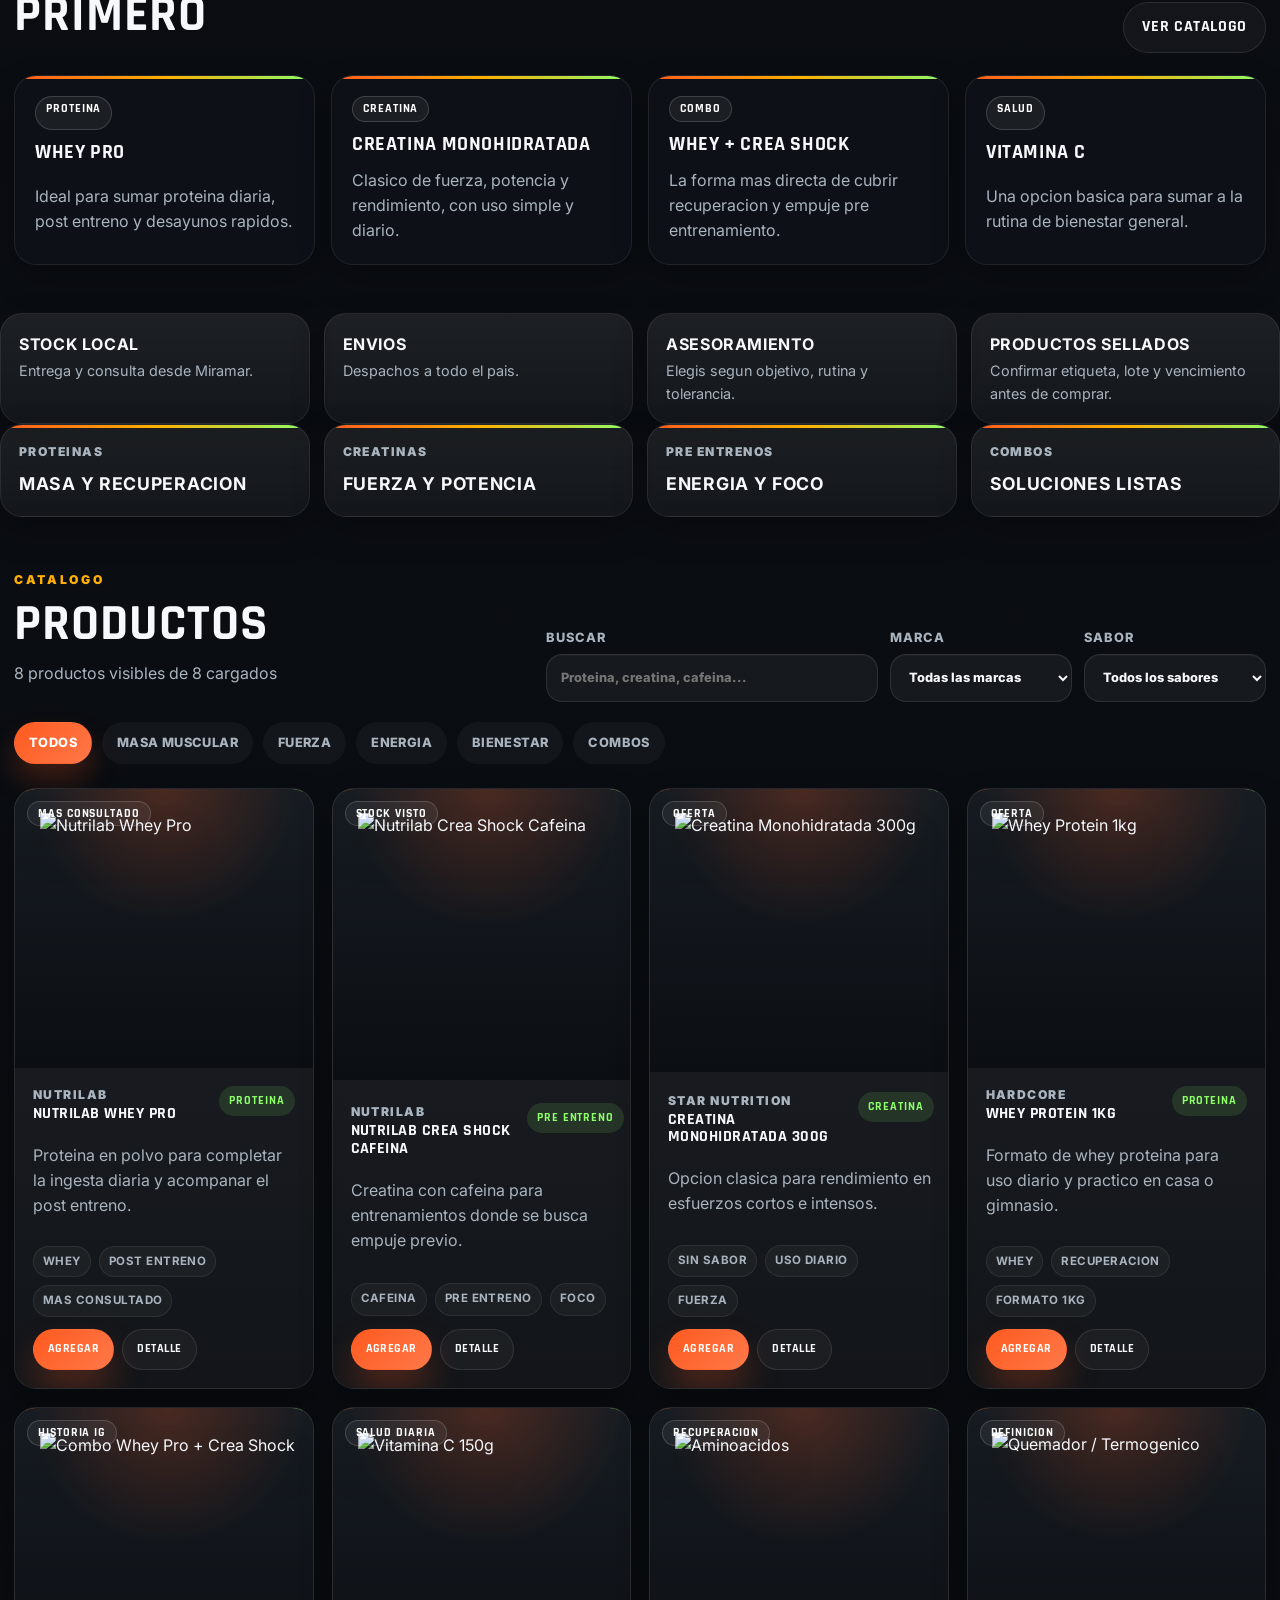
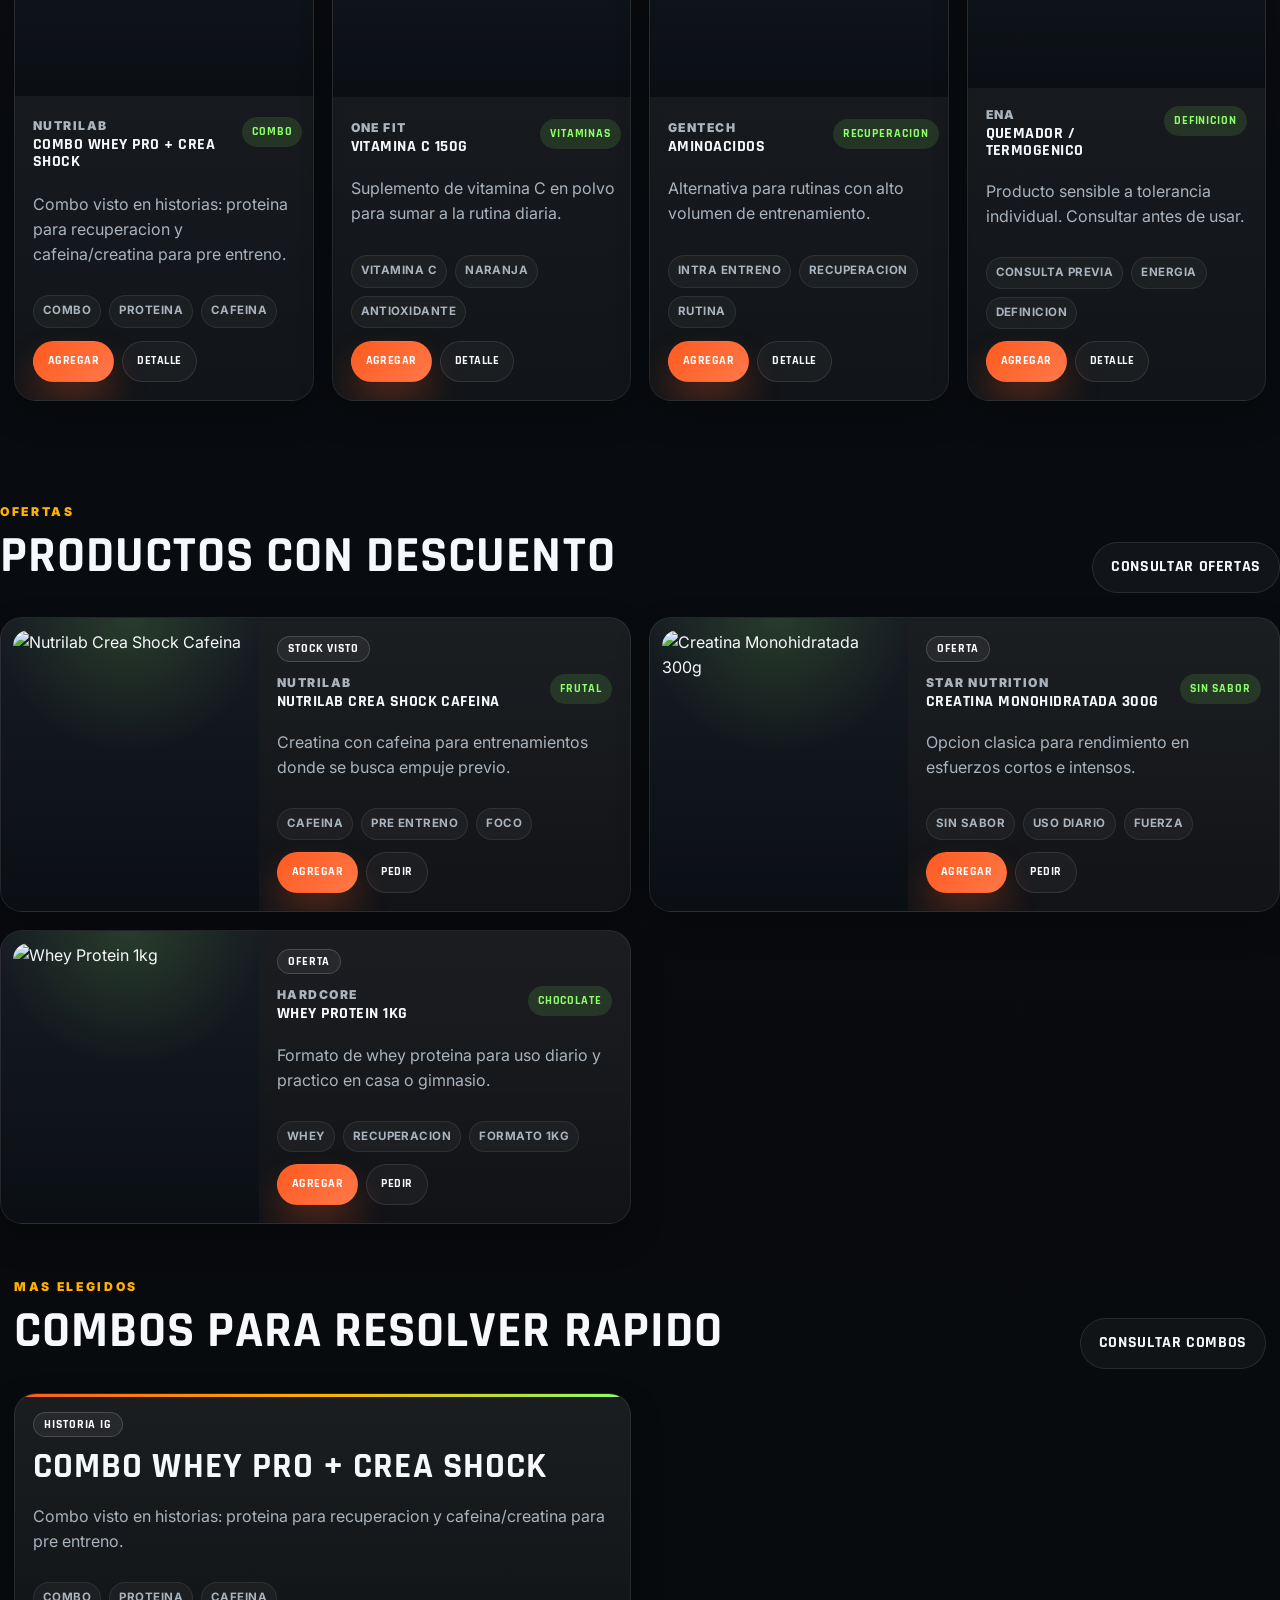
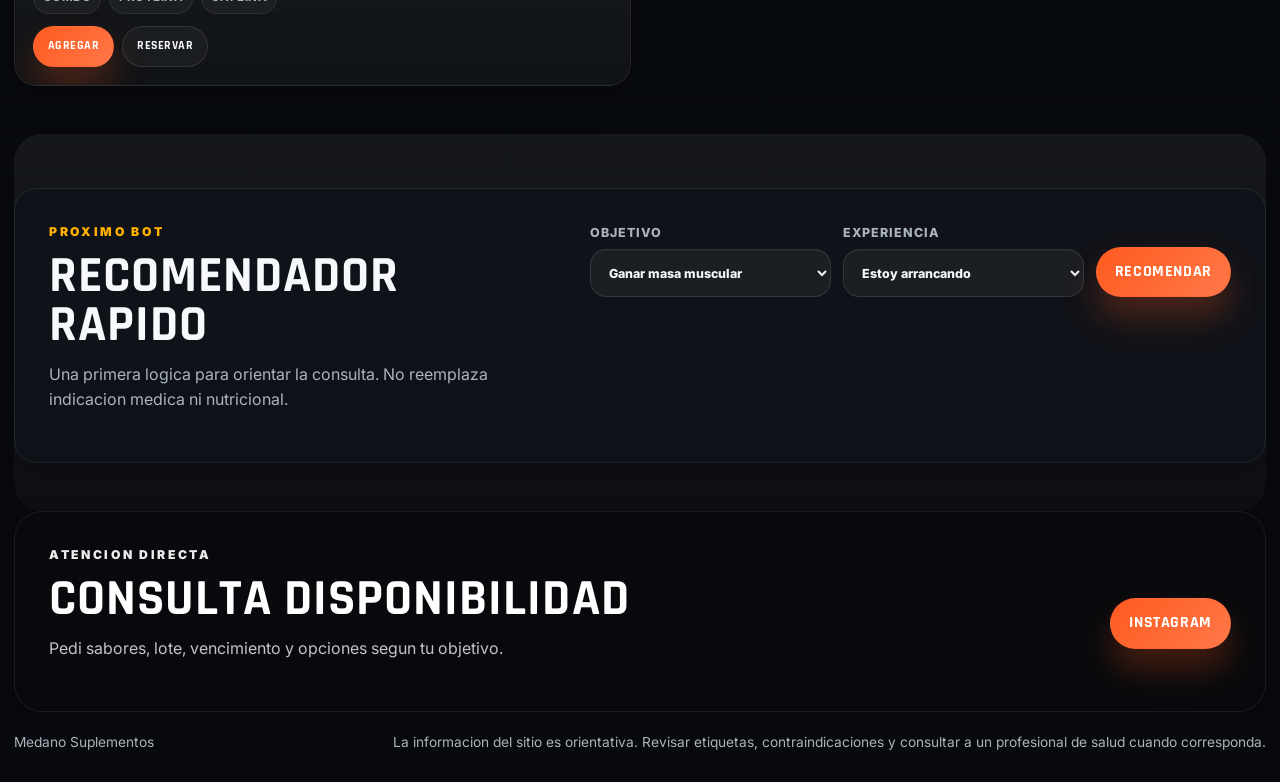
==== commit 0fdd083b: "Fix mobile header menu" ====
--- a/index.html
+++ b/index.html
@@ -23,7 +23,12 @@
           <small>Suplementos</small>
         </span>
       </a>
-      <nav class="main-nav" aria-label="Principal">
+      <button class="menu-toggle" type="button" id="menuToggle" aria-expanded="false" aria-controls="mainNav" aria-label="Abrir menu">
+        <span></span>
+        <span></span>
+        <span></span>
+      </button>
+      <nav class="main-nav" id="mainNav" aria-label="Principal">
         <a href="#tienda">Tienda</a>
         <a href="#catalogo">Catalogo</a>
         <a href="#ofertas">Ofertas</a>
--- a/styles.css
+++ b/styles.css
@@ -198,6 +198,41 @@
   fill: currentColor;
 }
 
+.menu-toggle {
+  display: none;
+  align-items: center;
+  justify-content: center;
+  gap: 4px;
+  width: 42px;
+  height: 42px;
+  border: 1px solid var(--line);
+  border-radius: 999px;
+  background: linear-gradient(180deg, rgba(255, 255, 255, 0.08), rgba(255, 255, 255, 0.03));
+  box-shadow: 0 10px 22px rgba(0, 0, 0, 0.2);
+  padding: 0;
+}
+
+.menu-toggle span {
+  display: block;
+  width: 16px;
+  height: 2px;
+  border-radius: 999px;
+  background: currentColor;
+  transition: transform 160ms ease, opacity 160ms ease;
+}
+
+.site-header.is-menu-open .menu-toggle span:nth-child(1) {
+  transform: translateY(6px) rotate(45deg);
+}
+
+.site-header.is-menu-open .menu-toggle span:nth-child(2) {
+  opacity: 0;
+}
+
+.site-header.is-menu-open .menu-toggle span:nth-child(3) {
+  transform: translateY(-6px) rotate(-45deg);
+}
+
 .eyebrow {
   margin: 0 0 10px;
   color: var(--brand-2);
@@ -1919,14 +1954,30 @@
   .site-header {
     width: min(calc(100% - 20px), 1440px);
     border-radius: 24px;
-    grid-template-columns: 1fr auto;
+    grid-template-columns: 1fr auto auto;
+    align-items: start;
   }
 
   .main-nav {
+    display: none;
     grid-column: 1 / -1;
-    justify-content: flex-start;
-    overflow-x: auto;
-    padding-bottom: 2px;
+    grid-template-columns: repeat(2, minmax(0, 1fr));
+    gap: 8px;
+    margin-top: 4px;
+    padding: 10px 0 2px;
+  }
+
+  .site-header.is-menu-open .main-nav {
+    display: grid;
+  }
+
+  .menu-toggle {
+    display: inline-flex;
+  }
+
+  .main-nav a {
+    width: 100%;
+    text-align: center;
   }
 
   .hero,
@@ -1967,6 +2018,19 @@
     width: 100%;
   }
 
+  .admin-hero {
+    flex-direction: column;
+    align-items: start;
+  }
+
+  .admin-stats {
+    width: 100%;
+  }
+
+  .admin-card-actions {
+    width: 100%;
+  }
+
   .image-upload {
     grid-template-columns: 1fr;
   }
@@ -2023,6 +2087,19 @@
     grid-template-columns: 1fr;
   }
 
+  .product-form-head {
+    gap: 14px;
+  }
+
+  .product-form-head .admin-card-actions,
+  .section-heading .admin-card-actions {
+    justify-content: flex-start;
+  }
+
+  .toggle-field {
+    align-items: flex-start;
+  }
+
   .product-grid,
   .featured-grid,
   .trust-strip,
@@ -2049,6 +2126,18 @@
     max-height: 420px;
   }
 
+  .orders-list {
+    max-height: 520px;
+  }
+
+  .catalog-manager {
+    gap: 12px;
+  }
+
+  .admin-card {
+    padding: 18px;
+  }
+
   .floating-whatsapp {
     right: 14px;
     bottom: 14px;
@@ -2058,4 +2147,65 @@
   h1 {
     font-size: clamp(2.9rem, 16vw, 4.8rem);
   }
-}
+
+  .admin-page {
+    padding: 14px;
+  }
+
+  .admin-topbar,
+  .admin-shell {
+    width: 100%;
+  }
+
+  .admin-topbar {
+    align-items: stretch;
+    flex-direction: column;
+  }
+
+  .admin-actions {
+    width: 100%;
+    justify-content: space-between;
+    flex-wrap: wrap;
+  }
+
+  .admin-tabs {
+    width: 100%;
+    padding: 8px;
+  }
+
+  .admin-tab {
+    width: 100%;
+    justify-content: center;
+  }
+
+  .admin-stats {
+    grid-template-columns: 1fr;
+  }
+
+  .catalog-list {
+    max-height: 360px;
+  }
+
+  .product-form textarea {
+    min-height: 84px;
+  }
+
+  .image-preview img {
+    min-height: 180px;
+  }
+
+  .dialog-metrics div,
+  .dialog-blocks section,
+  .order-card {
+    padding: 12px;
+  }
+
+  .product-dialog {
+    width: min(calc(100vw - 20px), 1040px);
+    max-height: calc(100vh - 20px);
+  }
+
+  .dialog-actions {
+    flex-direction: column;
+  }
+}
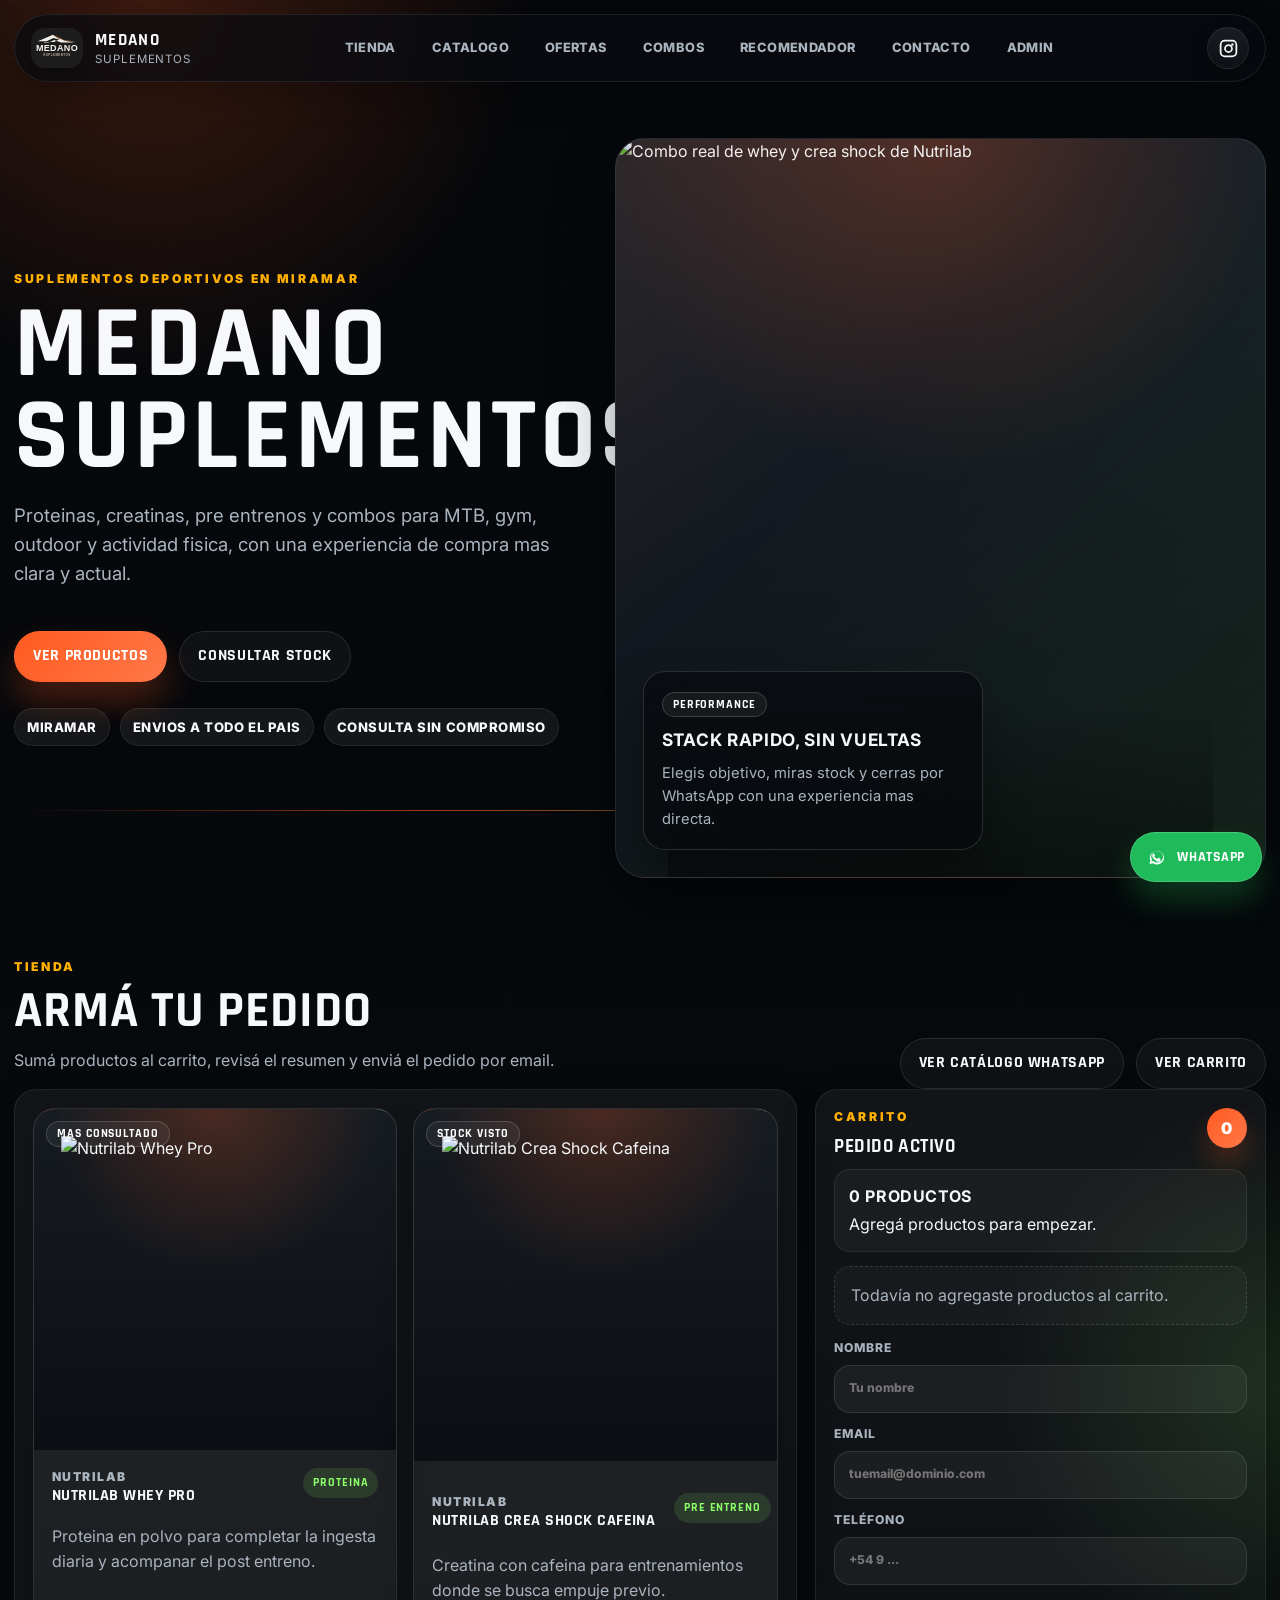
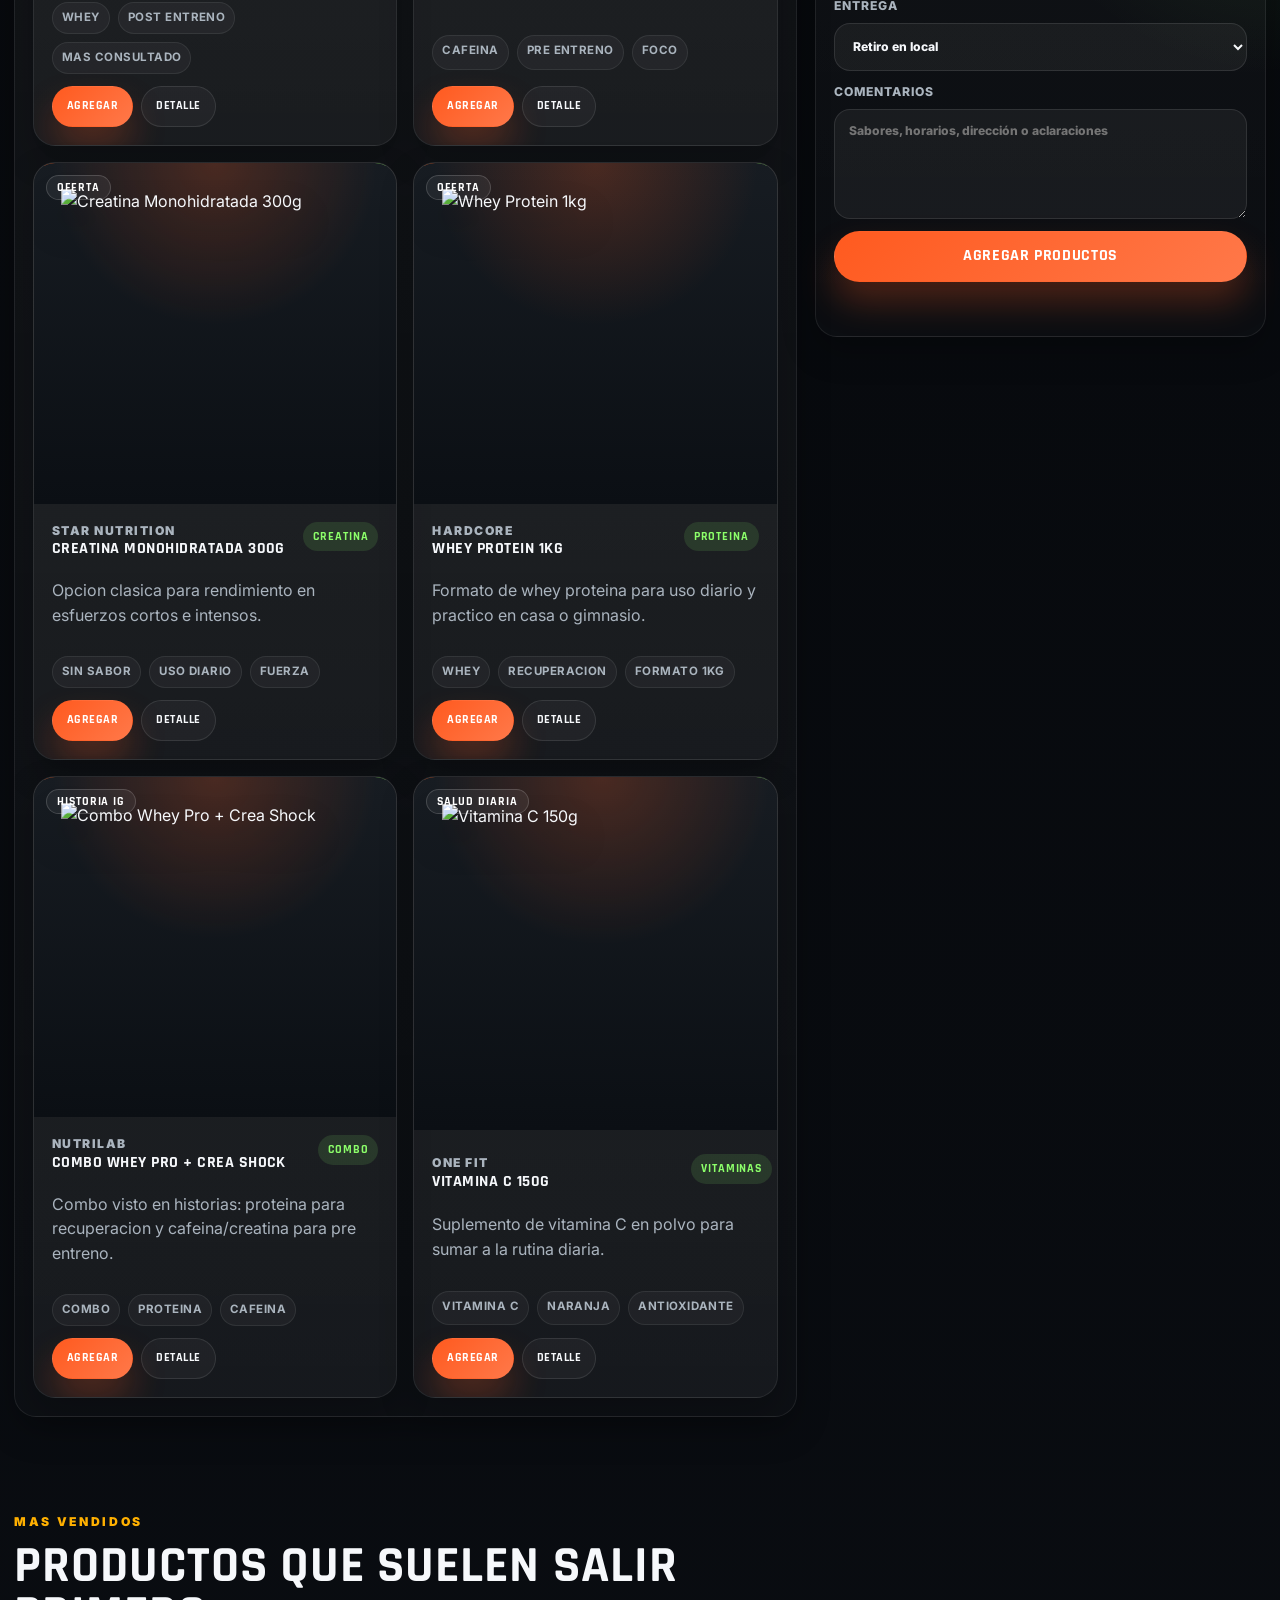
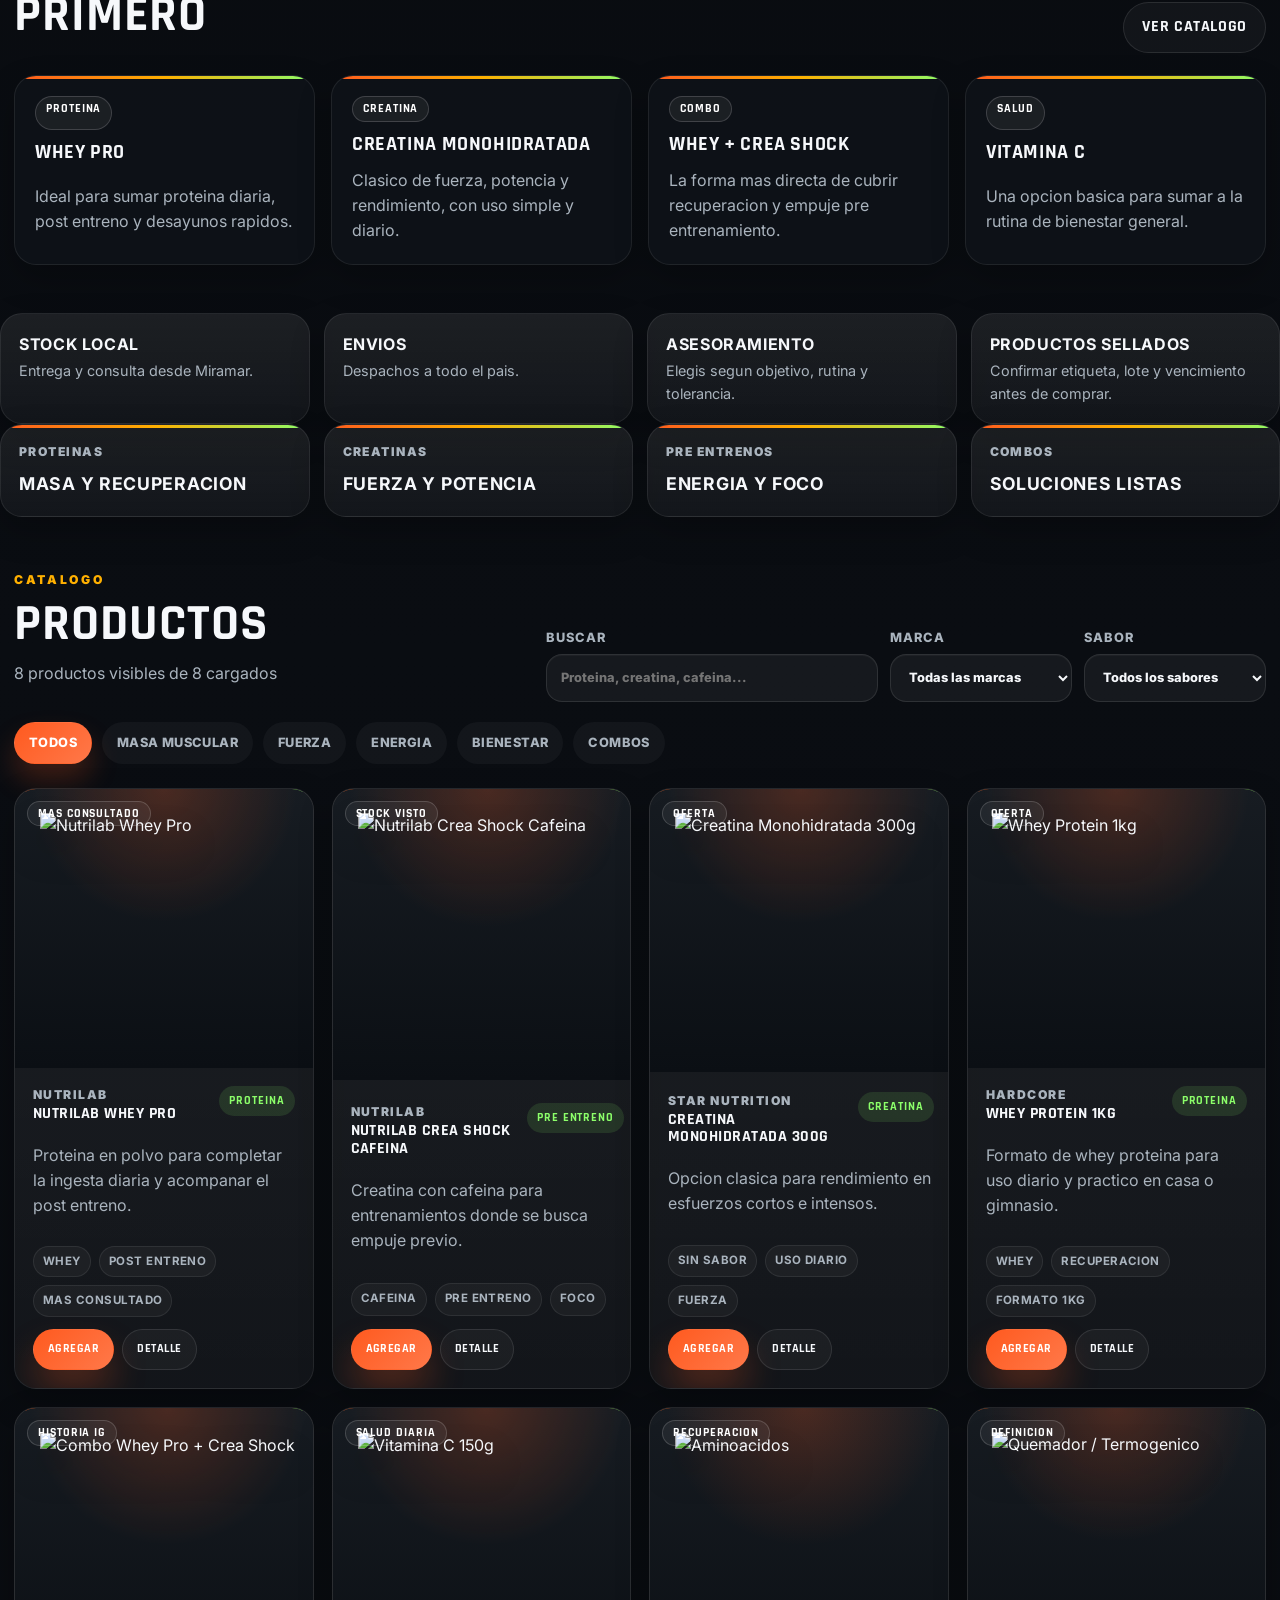
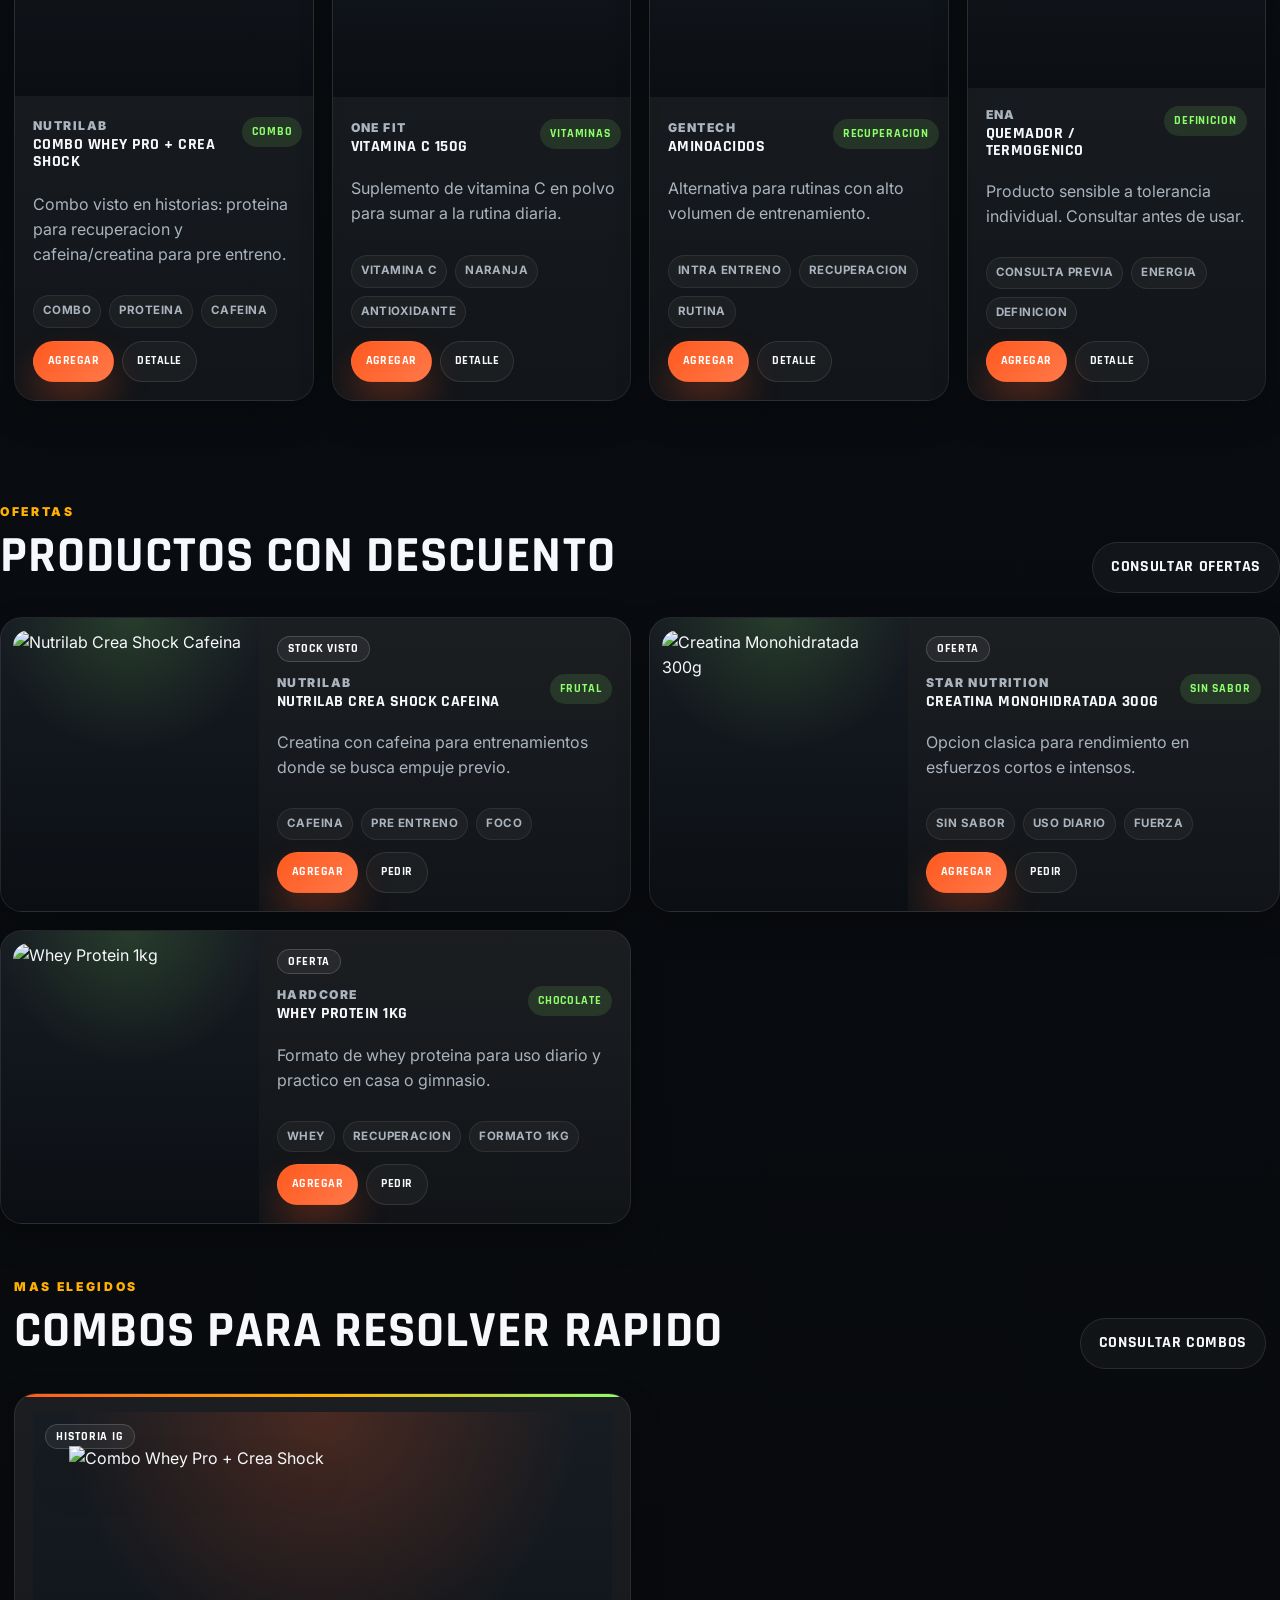
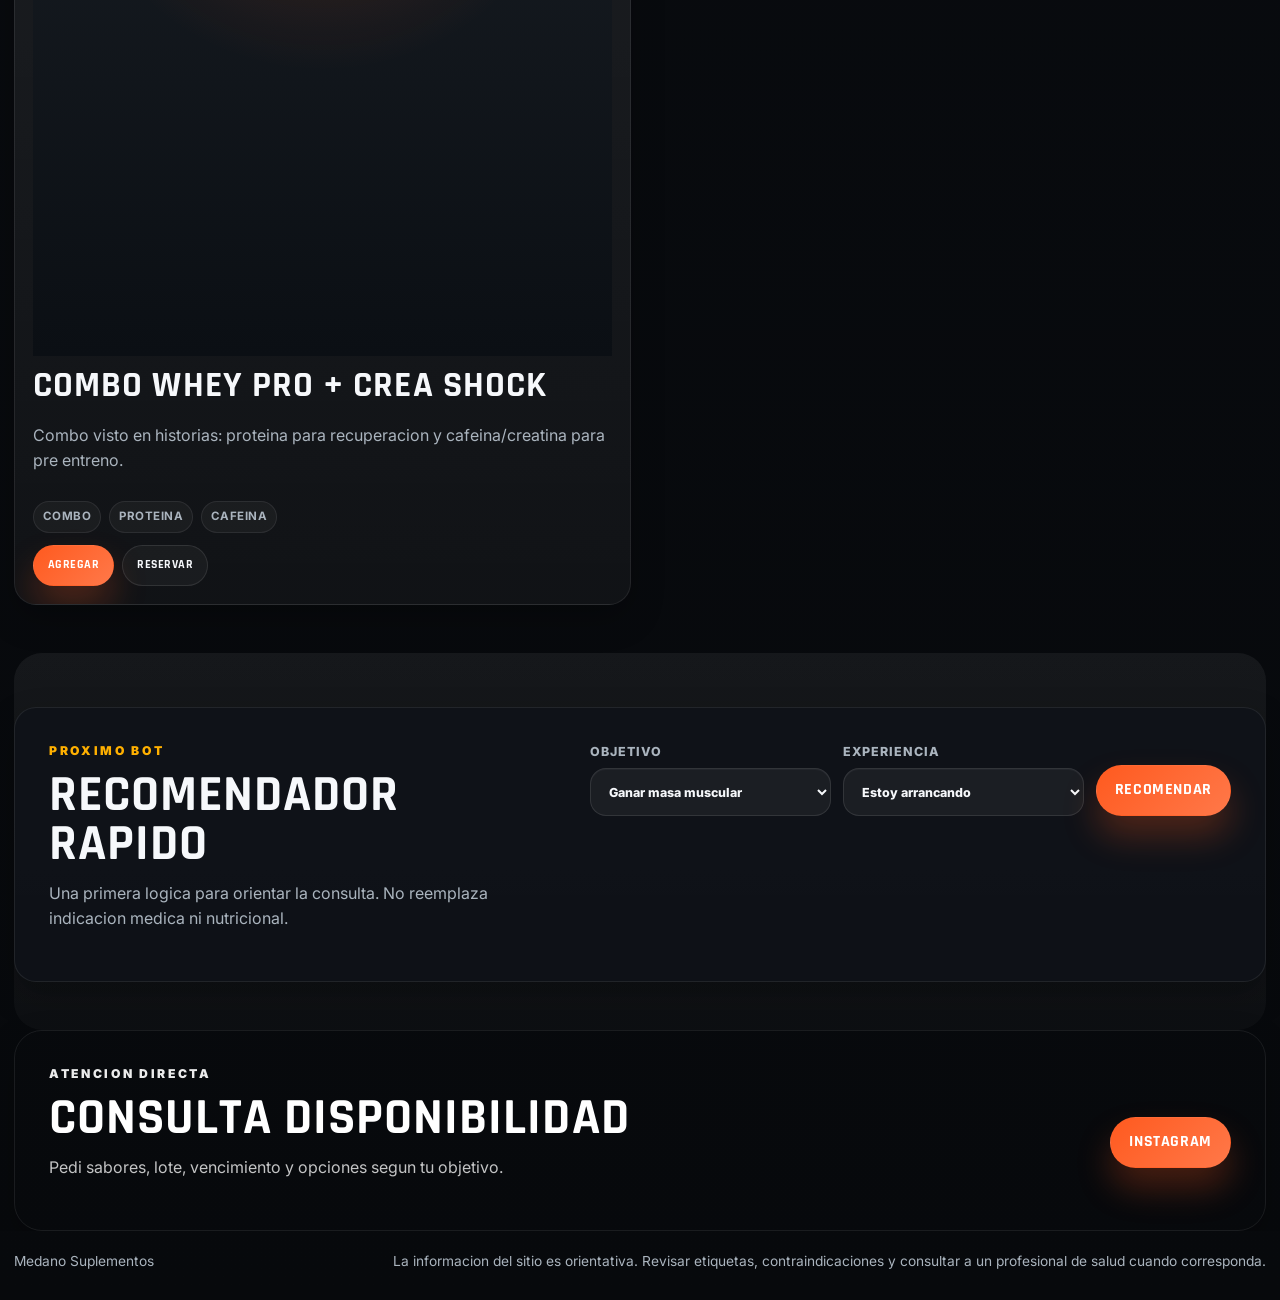
==== commit a589ea48: "Add checkout honeypot anti-spam" ====
--- a/index.html
+++ b/index.html
@@ -120,6 +120,10 @@
                 Teléfono
                 <input type="tel" id="customerPhone" name="phone" placeholder="+54 9 ..." required />
               </label>
+              <label class="honeypot-field" aria-hidden="true">
+                Empresa
+                <input type="text" id="customerCompany" name="company" tabindex="-1" autocomplete="off" />
+              </label>
               <label>
                 Entrega
                 <select id="deliveryMethod" name="delivery">
--- a/styles.css
+++ b/styles.css
@@ -676,6 +676,14 @@
   min-height: 110px;
 }
 
+.honeypot-field {
+  position: absolute;
+  left: -9999px;
+  width: 1px;
+  height: 1px;
+  overflow: hidden;
+}
+
 .checkout-submit {
   width: 100%;
 }
